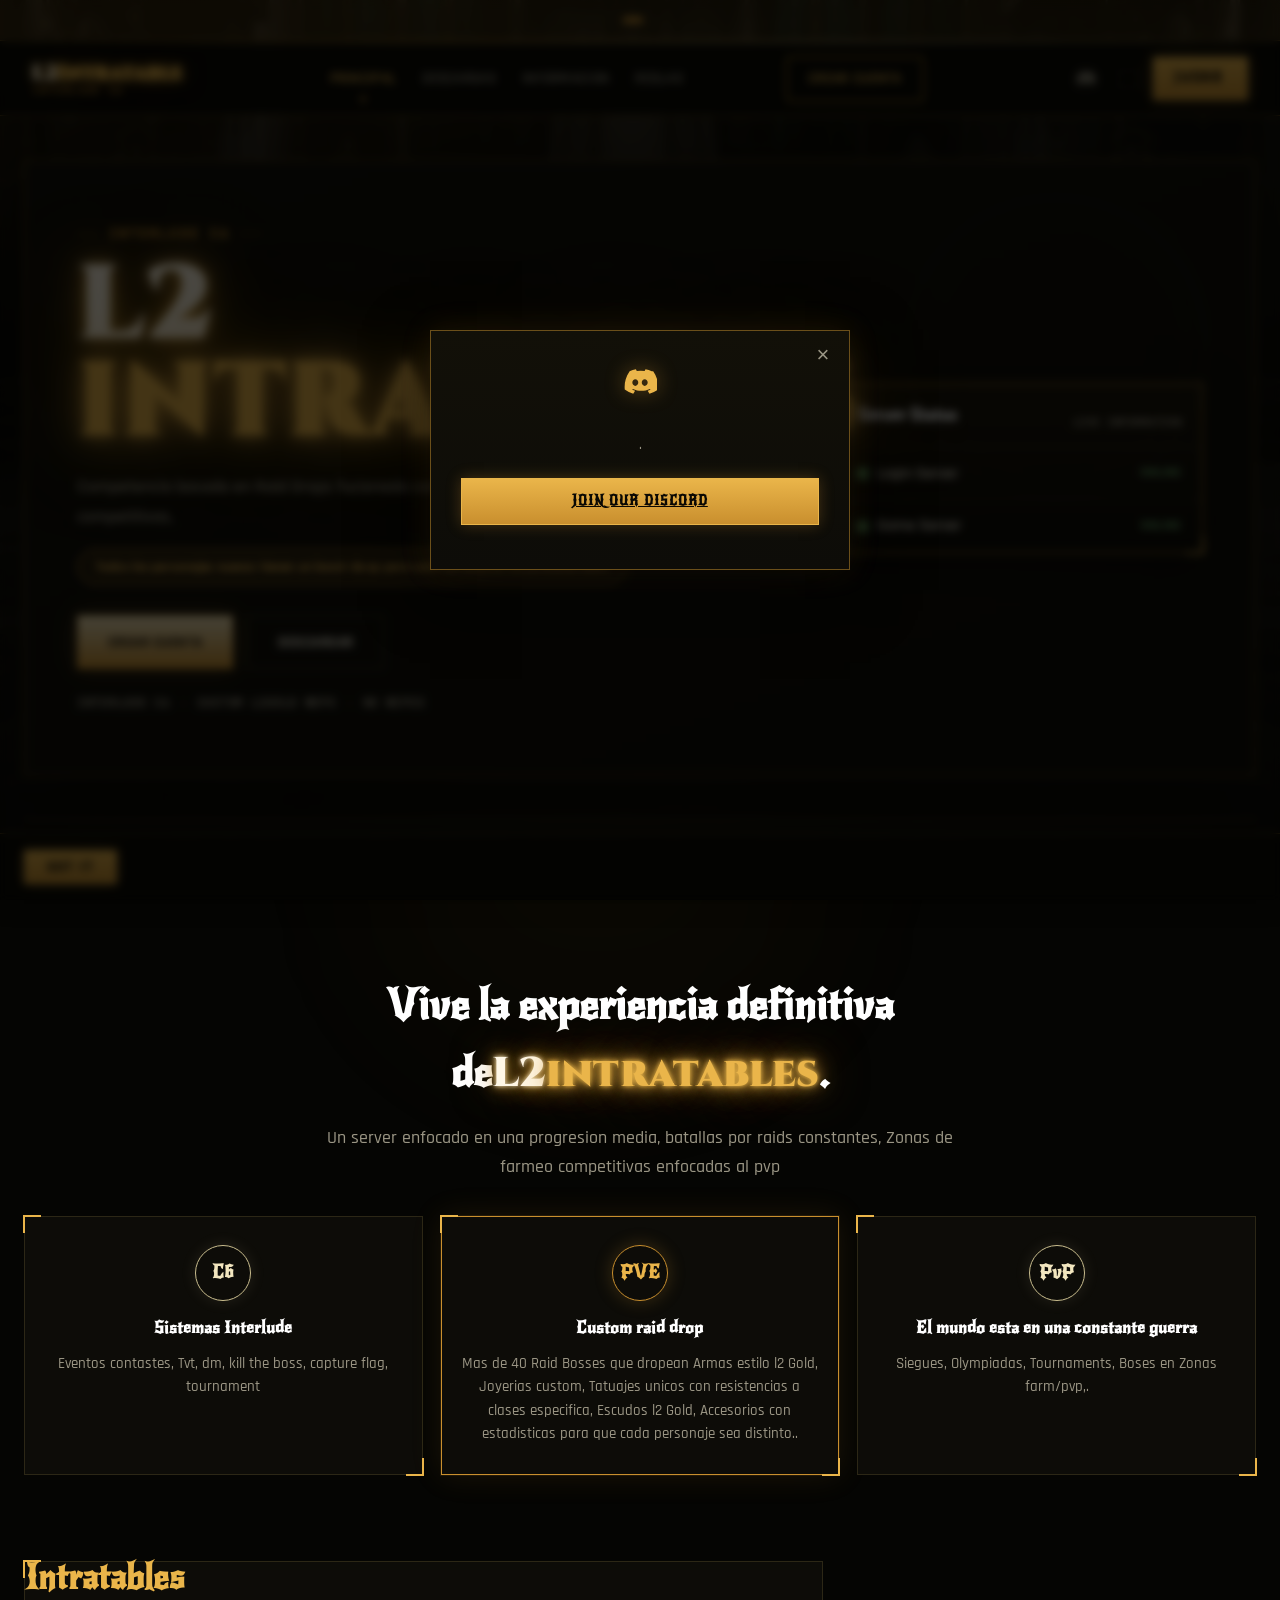
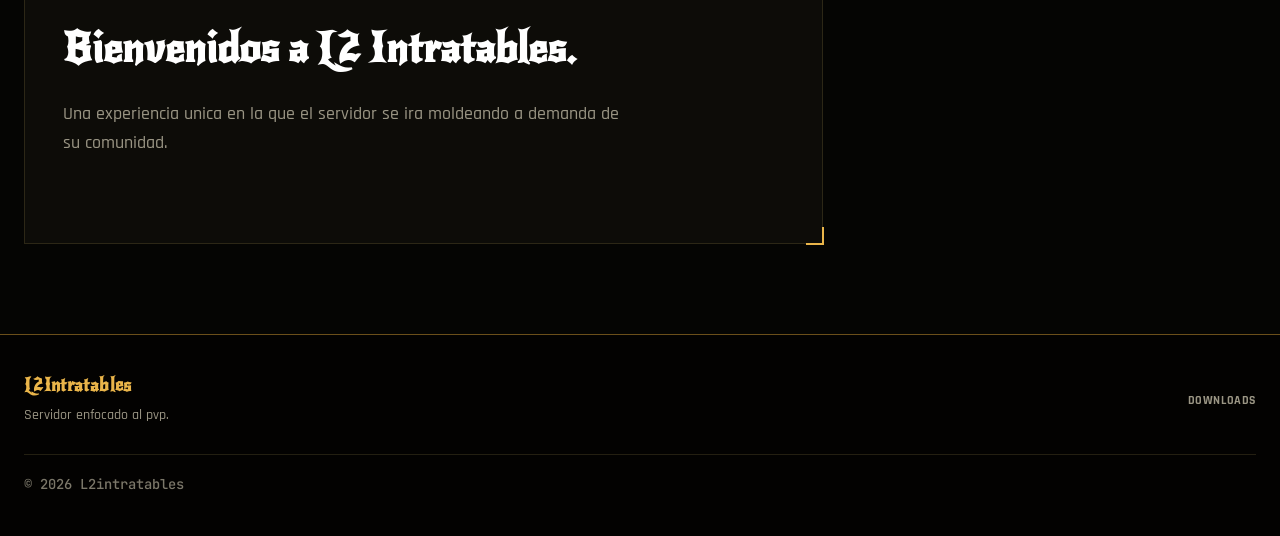
==== index.html @ 2b1c3dee "Add files via upload" ====
<!doctype html>
<html lang="en">

<!-- Mirrored from l2gold.run/ by HTTrack Website Copier/3.x [XR&CO'2014], Wed, 05 Aug 2026 22:41:58 GMT -->
<!-- Added by HTTrack --><meta http-equiv="content-type" content="text/html;charset=UTF-8" /><!-- /Added by HTTrack -->
<head>
    <meta charset="utf-8">
    <meta name="viewport" content="width=device-width, initial-scale=1">
    <meta name="theme-color" content="#0d1310">
    <meta name="description" content="L2Intratables.com —Lineage II Interlude server.">
    <title>L2Intratables.com</title>
    <meta property="og:type" content="website">
    <meta property="og:url" content="index.html">
    <meta property="og:site_name" content="L2Intratables.run">
    <meta property="og:title" content="L2Intratables.com">
    <meta property="og:description" content="L2Intratables.com — Lineage II Interlude server.">
    <meta property="og:image" content="assets/l2gold-og-logo-v2.gif">
    <meta property="og:image:type" content="image/gif">
    <meta property="og:image:width" content="240">
    <meta property="og:image:height" content="240">
    <meta name="twitter:card" content="summary_large_image">
    <meta name="twitter:title" content="L2Intratables.run">
    <meta name="twitter:description" content="L2Gold.run — Lineage II Interlude server.">
    <meta name="twitter:image" content="assets/l2Intratables-og-logo-v2.gif">
    <link rel="icon" href="favicon.ico" sizes="any">
    <link rel="icon" type="image/png" sizes="32x32" href="assets/favicon-32x32.png">
    <link rel="icon" type="image/png" sizes="16x16" href="assets/favicon-16x16.png">
    <link rel="icon" type="image/png" sizes="192x192" href="assets/favicon-192x192.png">
    <link rel="apple-touch-icon" href="assets/apple-touch-icon.png">
    <link rel="stylesheet" href="assets/fonts.css">
    <link rel="stylesheet" href="assets/style.css">
    <script defer src="assets/site.js"></script>
</head>
<body>
<video class="bg-video" autoplay muted loop playsinline>
    <source src="assets/bg/site-bg-video.webm" type="video/webm">
    <source src="assets/bg/site-bg-video.mp4" type="video/mp4">
</video>
<div class="bg-video-overlay" aria-hidden="true"></div>
<div class="page-atmosphere" aria-hidden="true"><span></span><span></span><span></span></div>
<div class="beta-banner"><span class="beta-tag"></span><span>.</span></div>
<header class="site-header">
    <div class="header-topline"></div>
    <div class="nav-wrap">
        <a class="brand" href="index.html" aria-label="L2Gold.run home">
            <span class="brand-copy"><strong class="neon-logo-nav">L2<span class="neon-accent">Intratable</span></strong><small>Interlude C6</small></span>
        </a>
        <button class="nav-toggle" type="button" aria-expanded="false" aria-controls="main-nav"><span></span><span></span><span></span></button>
        <nav id="main-nav" class="main-nav">
            <a class="active" href="index.html">Principal</a>
            <a class="" href="downloads.html">Descargas</a>
            <a class="" href="information.html">Informacion</a>
            <a class="" href="rules.html">Reglas</a>
            <a class="" href="raidbosses.html"></a>
            <a class="" href="rankings.html"></a>
                            <a href="login.html"></a>
                <a class="nav-account-mobile" href="register.html">Crear Cuenta</a>
                    </nav>
        <div class="header-actions">
            <a class="icon-btn" href="https://discord.gg/a4QXUT7ww" target="_blank" rel="noopener" aria-label="Discord">
                <svg viewBox="0 0 24 24" width="19" height="19" fill="currentColor" aria-hidden="true"><path d="M20.317 4.369A19.79 19.79 0 0 0 15.885 3c-.211.375-.457.881-.63 1.283a18.27 18.27 0 0 0-5.51 0A12.6 12.6 0 0 0 9.115 3a19.74 19.74 0 0 0-4.435 1.372C1.578 8.79.892 13.09 1.235 17.33a19.9 19.9 0 0 0 5.993 3.03c.483-.66.913-1.36 1.283-2.098a12.9 12.9 0 0 1-2.021-.97c.17-.124.336-.253.497-.386 3.898 1.8 8.126 1.8 11.977 0 .163.133.329.262.497.386-.641.383-1.32.71-2.023.971.37.737.799 1.437 1.282 2.098a19.83 19.83 0 0 0 5.996-3.03c.428-4.917-.739-9.178-3.399-12.962ZM8.68 14.756c-1.146 0-2.086-1.06-2.086-2.362 0-1.303.914-2.363 2.086-2.363 1.181 0 2.112 1.069 2.093 2.363 0 1.303-.912 2.362-2.093 2.362Zm6.65 0c-1.146 0-2.085-1.06-2.085-2.362 0-1.303.913-2.363 2.085-2.363 1.183 0 2.113 1.069 2.094 2.363 0 1.303-.902 2.362-2.094 2.362Z"/></svg>
            </a>
                        <div class="lang-switch">
                <button type="button" class="lang-current" aria-expanded="false" aria-haspopup="listbox">
                    <span></span>
                </ul>
            </div>
            <a class="btn-play" href="downloads.html"><span>Jugar</span></a>
        </div>
    </div>
</header>
<main class="wrap site-main">
<section class="hero">
    <div class="hero-rune" aria-hidden="true"></div>
    <div class="hero-content">
        <p class="eyebrow"><span></span> Interlude C6 <span></span></p>
        <h1 class="neon-logo">L2<span class="neon-accent">Intratables</span></h1>
        <p class="lead">Competencia basada en Raid Drops fucionada con zonas de farm competitivas.</p>
        <p class="hero-promo">Todos los personajes nuevos tienen un boost de xp para subir su clase en las primeras 24hs</p>
        <div class="actions">
            <a class="button primary large" href="register.html">Crear Cuenta</a>
            <a class="button ghost large" href="downloads.html">Descargar</a>
        </div>
        <div class="hero-notes"><span>Interlude C6</span><i></i><span>Custom L2Gold WEPS</span><i></i><span>No Wipes</span></div>
    </div>
    <aside class="server-widget">
        <div class="widget-title"><span>Server Status</span><small>Live information</small></div>
        <div class="status-row"><span><b class="status-dot up"></b>Login Server</span><strong class="online">Online</strong></div>
        <div class="status-row"><span><b class="status-dot up"></b>Game Server</span><strong class="online">Online</strong></div>
    </aside>
</section>

<div class="ticker" aria-hidden="true">
    <div class="ticker-track">
                                    <span class="ticker-item"><i></i>Joyerias Custom Por Drop</span>
                            <span class="ticker-item"><i></i>Doble progresion las primeras 24 hs</span>
                            <span class="ticker-item"><i></i>Weapons Custom Por Drop</span>
                            <span class="ticker-item"><i></i>Sub-class sin restriccion por clases</span>
                            <span class="ticker-item"><i></i>Clases balanceadas</span>
                            <span class="ticker-item"><i></i>No Wipes</span>
                            <span class="ticker-item"><i></i>Reward por pvps y pks</span>
                            <span class="ticker-item"><i></i>Zonas rotativas De Flag</span>
                            <span class="ticker-item"><i></i>Enfocado al pvp</span>
                            <span class="ticker-item"><i></i>TvT &amp; Olympiad Events</span>
                            <span class="ticker-item"><i></i> Custom Accesorios Por Drop</span>
                                                <span class="ticker-item"><i></i> Interlude C6</span>
                                    <span class="ticker-item"><i></i>Joyerias Custom Por Drop</span>
                        </div>
</div>

<section class="section-heading">
    <p class="eyebrow"></p>
    <h2>Vive la experiencia definitiva de<span class="neon-logo-inline">L2<span class="neon-accent">intratables</span></span>.</h2>
    <p>Un server enfocado en una progresion media, batallas por raids constantes, Zonas de farmeo competitivas enfocadas al pvp</p>
</section>

<section class="feature-grid">
    <article class="feature-card"><div class="feature-icon">C6</div><h3>Sistemas Interlude</h3><p>Eventos contastes, Tvt, dm, kill the boss, capture flag, tournament</p></article>
    <article class="feature-card featured"><div class="feature-icon">PVE</div><h3>Custom raid drop</h3><p>Mas de 40 Raid Bosses que dropean Armas estilo l2 Gold, Joyerias custom, Tatuajes unicos con resistencias a clases especifica, Escudos l2 Gold, Accesorios con estadisticas para que cada personaje sea distinto..</p></article>
    <article class="feature-card"><div class="feature-icon">PvP</div><h3>El mundo esta en una constante guerra</h3><p>Siegues, Olympiadas, Tournaments, Boses en Zonas farm/pvp,.</p></article>
</section>

<section class="news-layout">
    <div class="news-main" data-day="Intratables">
        <div>
            <p class="eyebrow"></p>
            <h2>Bienvenidos a L2 Intratables.</h2>
            <p>Una experiencia unica en la que el servidor se ira moldeando a demanda de su comunidad.</p>
            <a class="text-link" href="register.html"><span></span></a>
        </div>
    </div>
</div>
    </aside>
</section>
</main>
<footer class="site-footer">
    <div class="wrap footer-grid">
        <div>
            <div class="footer-brand">L2Intratables</div>
            <p>Servidor enfocado al pvp.</p>
        </div>
        <div class="footer-links">
            <a href="downloads.html">Downloads</a>
        </div>
        <p class="legal">&copy; 2026 L2intratables </p>
    </div>
</footer>
<div class="cookie-banner" id="cookie-banner" role="dialog" aria-live="polite" aria-label="Cookie notice" hidden>
    <div class="cookie-banner-inner">
        <button type="button" class="btn-cookie-accept" id="cookie-accept">Got it</button>
    </div>
</div>
<div class="discord-popup-overlay" id="discord-popup" role="dialog" aria-modal="true" aria-label="Discord feedback invite" hidden>
    <div class="discord-popup-card">
        <button type="button" class="discord-popup-close" id="discord-popup-close" aria-label="Close">&times;</button>
        <svg class="discord-popup-icon" viewBox="0 0 24 24" width="34" height="34" fill="currentColor" aria-hidden="true"><path d="M20.317 4.369A19.79 19.79 0 0 0 15.885 3c-.211.375-.457.881-.63 1.283a18.27 18.27 0 0 0-5.51 0A12.6 12.6 0 0 0 9.115 3a19.74 19.74 0 0 0-4.435 1.372C1.578 8.79.892 13.09 1.235 17.33a19.9 19.9 0 0 0 5.993 3.03c.483-.66.913-1.36 1.283-2.098a12.9 12.9 0 0 1-2.021-.97c.17-.124.336-.253.497-.386 3.898 1.8 8.126 1.8 11.977 0 .163.133.329.262.497.386-.641.383-1.32.71-2.023.971.37.737.799 1.437 1.282 2.098a19.83 19.83 0 0 0 5.996-3.03c.428-4.917-.739-9.178-3.399-12.962ZM8.68 14.756c-1.146 0-2.086-1.06-2.086-2.362 0-1.303.914-2.363 2.086-2.363 1.181 0 2.112 1.069 2.093 2.363 0 1.303-.912 2.362-2.093 2.362Zm6.65 0c-1.146 0-2.085-1.06-2.085-2.362 0-1.303.913-2.363 2.085-2.363 1.183 0 2.113 1.069 2.094 2.363 0 1.303-.902 2.362-2.094 2.362Z"/></svg>
        <h3></h3>
        <p>.</p>
        <div class="discord-popup-actions">
            <a class="btn-discord-join" href="https://discord.gg/a4QXUT7ww" target="_blank" rel="noopener" id="discord-popup-join">Join our Discord</a>
            <button type="button" class="btn-discord-dismiss" id="discord-popup-dismiss"></button>
        </div>
    </div>
</div>
</body>

<!-- Mirrored from l2Intratables/ by HTTrack Website Copier/3.x [XR&CO'2014], Wed, 05 Aug 2026 22:42:10 GMT -->
</html>
---- assets/fonts.css ----
/*
 * New Rocker (display font) — the .ttf could not be downloaded in this
 * environment to self-host like the fonts below, so it's loaded from Google
 * Fonts directly for now. Same GDPR caveat as the old setup: swap this for a
 * self-hosted /assets/fonts/new-rocker-400.ttf + @font-face block whenever
 * you get a chance to download it yourself, then delete this @import line.
 * NOTE: @import must stay the very first rule in this file or the browser
 * silently ignores it.
 */
@import url('https://fonts.googleapis.com/css2?family=New+Rocker&amp;display=swap');

/*
 * Self-hosted replacements for the fonts previously loaded from
 * fonts.googleapis.com / fonts.gstatic.com. Serving them from our own
 * domain means visitor IP addresses are never sent to Google just to
 * render text — this was the actual GDPR issue in play, not the fonts
 * themselves.
 *
 * Place the matching .ttf files in /public/assets/fonts/ using the exact
 * filenames referenced below.
 */
@font-face{ font-family:'Cinzel'; font-style:normal; font-weight:600; font-display:swap; src:url('fonts/cinzel-600.ttf') format('truetype'); }
@font-face{ font-family:'Cinzel'; font-style:normal; font-weight:700; font-display:swap; src:url('fonts/cinzel-700.ttf') format('truetype'); }
@font-face{ font-family:'Cinzel'; font-style:normal; font-weight:900; font-display:swap; src:url('fonts/cinzel-900.ttf') format('truetype'); }

@font-face{ font-family:'Rajdhani'; font-style:normal; font-weight:500; font-display:swap; src:url('fonts/rajdhani-500.ttf') format('truetype'); }
@font-face{ font-family:'Rajdhani'; font-style:normal; font-weight:600; font-display:swap; src:url('fonts/rajdhani-600.ttf') format('truetype'); }
@font-face{ font-family:'Rajdhani'; font-style:normal; font-weight:700; font-display:swap; src:url('fonts/rajdhani-700.ttf') format('truetype'); }

@font-face{ font-family:'JetBrains Mono'; font-style:normal; font-weight:400; font-display:swap; src:url('fonts/jetbrains-mono-400.ttf') format('truetype'); }
@font-face{ font-family:'JetBrains Mono'; font-style:normal; font-weight:500; font-display:swap; src:url('fonts/jetbrains-mono-500.ttf') format('truetype'); }
---- assets/style.css ----
/* ==========================================================================
   L2Gold Interlude — theme: black & gold (no green)
   Deep black background, dark gold primary, pearl-gold highlight accents.
   ========================================================================== */

:root{
  --bg:        #050503;
  --bg2:       #0a0906;
  --panel:     #0d0c08;
  --panel2:    #121008;
  --line:      #2c2716;
  --line-strong: #46401f;
  --text:      #ece7d6;
  --muted:     #9a9584;
  --gold:      #c98f2e;
  --gold-bright: #eab54a;
  --gold-dim:  #6b4f1a;
  --pearl:     #f2e6bf;
  --pearl-dim: #c9bd8e;
  --red:       #e2574c;
  --status-green: #6fbf73;
  --shadow:    0 24px 70px rgba(0,0,0,.65);
  --display:   'New Rocker', 'Cinzel', Georgia, serif;
  --body:      'Rajdhani', sans-serif;
  --mono:      'JetBrains Mono', 'Courier New', monospace;
}

*{ box-sizing:border-box; }
html{ scroll-behavior:smooth; background:var(--bg); scrollbar-width:thin; scrollbar-color:var(--gold-dim) var(--bg2); }
body{
  margin:0; background:transparent; color:var(--text);
  font-family:var(--body); font-size:18px; font-weight:500; line-height:1.6;
  -webkit-font-smoothing:antialiased;
}

/* Themed scrollbars everywhere (page + any scrollable box like .table-wrap)
   instead of the browser's default light/boxy scrollbar clashing with the
   dark theme. Firefox uses the scrollbar-width/-color rule above; this
   covers Chrome/Edge/Safari. */
::-webkit-scrollbar{ width:10px; height:10px; }
::-webkit-scrollbar-track{ background:var(--bg2); }
::-webkit-scrollbar-thumb{ background:var(--gold-dim); border:2px solid var(--bg2); }
::-webkit-scrollbar-thumb:hover{ background:var(--gold); }
::-webkit-scrollbar-corner{ background:var(--bg2); }
a{ color:inherit; }
.wrap{ width:min(100% - 48px, 1440px); margin-inline:auto; }
h1,h2,h3{ font-family:var(--display); font-weight:700; margin:0; }

.page-atmosphere{ position:fixed; inset:0; z-index:0; pointer-events:none; }
.page-atmosphere span{ position:absolute; border-radius:50%; filter:blur(80px); opacity:.5; }
.page-atmosphere span:nth-child(1){ width:720px; height:480px; top:-200px; left:-160px; background:rgba(201,143,46,.13); }
.page-atmosphere span:nth-child(2){ width:580px; height:460px; top:20px; right:-180px; background:rgba(242,230,191,.05); }
.page-atmosphere span:nth-child(3){ width:480px; height:400px; bottom:-180px; left:28%; background:rgba(201,143,46,.06); }

.beta-banner{ position:relative; z-index:51; display:flex; align-items:center; justify-content:center; gap:12px; flex-wrap:wrap; padding:10px 20px; background:linear-gradient(90deg, rgba(201,143,46,.14), rgba(234,181,74,.1), rgba(201,143,46,.14)); border-bottom:1px solid var(--gold-dim); text-align:center; font-family:var(--body); font-size:14px; line-height:1.4; color:var(--pearl-dim); }
.beta-tag{ flex:none; padding:3px 10px; border-radius:2px; background:var(--gold); color:#050503; font-weight:800; font-size:12px; letter-spacing:.04em; text-transform:uppercase; }
.site-header{ position:sticky; top:0; z-index:50; background:rgba(5,5,3,.94); backdrop-filter:blur(10px); border-bottom:1px solid var(--gold-dim); }
.header-topline{ height:2px; background:linear-gradient(90deg, transparent, var(--gold), var(--pearl-dim), transparent); opacity:.6; }
.nav-wrap{ display:grid; grid-template-columns:auto 1fr auto; align-items:center; gap:20px; padding:14px 32px; position:relative; }
.brand{ display:flex; align-items:center; gap:14px; text-decoration:none; }
.brand-mark{ width:44px; height:44px; flex:none; display:block; filter: drop-shadow(0 0 10px rgba(201,143,46,.5)); }
.brand-copy{ display:grid; line-height:1.15; }
.brand-copy strong{ font-family:var(--display); font-size:19px; letter-spacing:.01em; font-weight:700; color:#fff; text-shadow:0 0 14px rgba(201,143,46,.3); }
.brand-copy small{ font-family:var(--mono); font-size:10.5px; letter-spacing:.16em; text-transform:uppercase; color:var(--gold); }

/* Small nav-bar echo of the hero neon wordmark — mixed case ("L2Gold", not
   "L2GOLD"), glow radii scaled way down so it doesn't blur out this small. */
.brand-copy strong.neon-logo-nav{
  font-family:'Cinzel', Georgia, serif;
  font-size:20px;
  font-weight:900;
  letter-spacing:.01em;
  color:#fff8e8;
  text-shadow:
    0 0 2px rgba(255,247,224,.85),
    0 0 5px rgba(234,181,74,.9),
    0 0 11px rgba(201,143,46,.8),
    0 0 22px rgba(201,143,46,.45);
  animation: neon-breathe 4s ease-in-out infinite;
}
.brand-copy strong.neon-logo-nav .neon-accent{
  color:#eab54a;
  text-shadow:
    0 0 2px rgba(234,181,74,.95),
    0 0 6px rgba(234,181,74,1),
    0 0 13px rgba(201,143,46,.85),
    0 0 26px rgba(201,143,46,.5);
}
.nav-toggle{ display:none; background:none; border:1px solid var(--line); width:40px; height:40px; padding:0; cursor:pointer; }
.nav-toggle span{ display:block; width:18px; height:1px; background:var(--muted); margin:4px auto; }
.main-nav{ display:flex; align-items:center; justify-content:center; gap:26px; font-family:var(--body); font-size:15px; font-weight:600; letter-spacing:.02em; text-transform:uppercase; }
.main-nav a{ position:relative; color:var(--muted); text-decoration:none; transition:color .6s ease, text-shadow .6s ease; }
.main-nav a:hover, .main-nav a.active{ color:#fff; }
.main-nav a:hover{ text-shadow:0 0 10px rgba(234,181,74,.55), 0 0 22px rgba(201,143,46,.35); }
.main-nav a.active{ color:var(--gold-bright); }
.main-nav a.active::after{ content:""; position:absolute; left:50%; bottom:-10px; width:4px; height:4px; background:var(--gold-bright); border-radius:50%; transform:translateX(-50%); box-shadow:0 0 8px rgba(234,181,74,.7); }
.main-nav .nav-account-mobile{ padding:9px 20px; border:1px solid var(--gold); border-radius:0; color:var(--gold-bright) !important; box-shadow:0 0 0 1px rgba(201,143,46,.1), 0 0 18px rgba(201,143,46,.14); }
.main-nav .nav-account-mobile:hover{ background:var(--gold); color:#0a0803 !important; }

/* ---- header right-side actions: socials, language switch, play button ---- */
.header-actions{ display:flex; align-items:center; gap:14px; }
.icon-btn{ display:flex; align-items:center; justify-content:center; width:34px; height:34px; border-radius:50%; border:1px solid var(--line); color:var(--muted); text-decoration:none; transition:color .3s ease, border-color .3s ease, box-shadow .3s ease; flex:none; }
.icon-btn:hover{ color:var(--gold-bright); border-color:var(--gold); box-shadow:0 0 14px rgba(201,143,46,.2); }

.lang-switch{ position:relative; font-family:var(--mono); font-size:12px; letter-spacing:.08em; }
.lang-current{ display:flex; align-items:center; gap:6px; background:none; border:1px solid var(--line); color:var(--muted); padding:8px 10px; border-radius:0; cursor:pointer; text-transform:uppercase; transition:color .3s ease, border-color .3s ease; }
.lang-current:hover, .lang-switch.open .lang-current{ color:var(--gold-bright); border-color:var(--gold); }
.lang-switch.open .lang-current svg{ transform:rotate(180deg); }
.lang-current svg{ transition:transform .25s ease; }
.lang-options{ display:none; position:absolute; top:calc(100% + 8px); right:0; min-width:64px; margin:0; padding:6px; list-style:none; background:#0a0805; border:1px solid var(--line-strong); border-radius:0; box-shadow:var(--shadow); z-index:60; }
.lang-switch.open .lang-options{ display:block; }
.lang-options li{ margin:0; }
.lang-options a{ display:block; width:100%; padding:7px 10px; border-radius:0; color:var(--muted); font-family:var(--mono); font-size:12px; letter-spacing:.08em; text-align:left; text-decoration:none; cursor:pointer; transition:color .2s ease, background .2s ease; }
.lang-options a:hover{ color:#fff; background:rgba(201,143,46,.12); }
.lang-options li[aria-selected="true"] a{ color:var(--gold-bright); }

.user-switch{ position:relative; font-family:var(--body); font-size:13px; }
.user-current{ display:flex; align-items:center; gap:7px; background:none; border:1px solid var(--line); color:var(--pearl-dim); padding:8px 12px; border-radius:0; cursor:pointer; font-weight:600; letter-spacing:.01em; max-width:160px; transition:color .3s ease, border-color .3s ease; }
.user-current span{ overflow:hidden; text-overflow:ellipsis; white-space:nowrap; }
.user-current:hover, .user-switch.open .user-current{ color:var(--gold-bright); border-color:var(--gold); }
.user-switch.open .user-current svg{ transform:rotate(180deg); }
.user-current svg{ flex:none; transition:transform .25s ease; }
.user-options{ display:none; position:absolute; top:calc(100% + 8px); right:0; min-width:190px; margin:0; padding:6px; list-style:none; background:#0a0805; border:1px solid var(--line-strong); border-radius:0; box-shadow:var(--shadow); z-index:60; }
.user-switch.open .user-options{ display:block; }
.user-options li{ margin:0; }
.user-options a{ display:block; width:100%; padding:8px 10px; border-radius:0; color:var(--muted); font-size:13px; font-weight:600; text-align:left; text-decoration:none; cursor:pointer; transition:color .2s ease, background .2s ease; }
.user-options a:hover{ color:#fff; background:rgba(201,143,46,.12); }
.user-options-divider{ margin-top:6px !important; padding-top:6px; border-top:1px solid var(--line); }
.user-options-divider a{ color:var(--red); }
.user-options-divider a:hover{ color:#fff; background:rgba(226,87,76,.14); }

.btn-play{ display:flex; align-items:center; gap:8px; padding:10px 24px 10px 20px; font-family:var(--display); font-size:13px; font-weight:700; letter-spacing:.14em; text-transform:uppercase; text-decoration:none; color:#0a0803; background:linear-gradient(180deg, var(--gold-bright), var(--gold)); border:1px solid var(--gold-bright); box-shadow:0 0 18px rgba(201,143,46,.35); transition:filter .25s ease, box-shadow .25s ease; }
.btn-play:hover{ filter:brightness(1.12); box-shadow:0 0 26px rgba(234,181,74,.5); }

.flash{ margin:20px 0; padding:14px 18px; border-radius:0; border:1px solid var(--line); font-family:var(--body); font-size:15px; font-weight:600; }
.flash.error{ border-color:var(--red); color:#f3a9a2; background:rgba(226,87,76,.08); }
.flash.success{ border-color:var(--gold); color:var(--pearl); background:rgba(201,143,46,.08); }

.site-main{ position:relative; z-index:1; padding-block:44px 90px; }

.eyebrow{ margin:0 0 16px; color:var(--gold); font:700 13px var(--mono); letter-spacing:.16em; text-transform:uppercase; display:flex; align-items:center; gap:10px; }
.eyebrow span{ width:22px; height:1px; background:var(--gold-dim); }
.button{
  display:inline-flex; align-items:center; justify-content:center; min-height:48px; padding:0 24px;
  border:1px solid var(--line-strong); border-radius:0; background:rgba(255,255,255,.02); color:var(--text);
  font:700 14px var(--body); letter-spacing:.03em; text-transform:uppercase; text-decoration:none;
  transition:background .6s ease, border-color .6s ease, box-shadow .6s ease, filter .6s ease;
  cursor:pointer; transition:.15s;
}
.button:hover{ border-color:var(--gold-dim); background:rgba(201,143,46,.06); box-shadow:0 0 22px rgba(201,143,46,.35); }
.button.primary{ background:linear-gradient(180deg, var(--pearl), var(--gold)); border-color:var(--gold); color:#150f05; box-shadow:0 0 24px rgba(201,143,46,.28); }
.button.primary:hover{ filter:brightness(1.08); box-shadow:0 0 36px rgba(201,143,46,.55); }
.button.ghost{ background:transparent; }
.button.ghost:hover{ box-shadow:0 0 18px rgba(201,143,46,.25); }
.button.large{ min-height:54px; padding:0 30px; font-size:15px; }
.button.full{ width:100%; }

/* Hewn Stone framing: sharp edges, thick bronze border, carved gold corner brackets */
.panel, .feature-card, .download-card, .server-widget, .news-main, .quick-start,
.page-banner, .auth-shell, .account-hero, .account-sidebar, .char-card, .hero{
  position:relative; border-width:2px; border-color:var(--gold-dim);
}
.panel::before, .feature-card::before, .download-card::before, .server-widget::before, .news-main::before, .quick-start::before,
.page-banner::before, .auth-shell::before, .account-hero::before, .account-sidebar::before, .char-card::before, .hero::before,
.panel::after, .feature-card::after, .download-card::after, .server-widget::after, .news-main::after, .quick-start::after,
.page-banner::after, .auth-shell::after, .account-hero::after, .account-sidebar::after, .char-card::after, .hero::after{
  content:""; position:absolute; width:16px; height:16px; border:2px solid var(--gold-bright); pointer-events:none;
}
.panel::before, .feature-card::before, .download-card::before, .server-widget::before, .news-main::before, .quick-start::before,
.page-banner::before, .auth-shell::before, .account-hero::before, .account-sidebar::before, .char-card::before, .hero::before{
  top:-2px; left:-2px; border-right:0; border-bottom:0;
}
.panel::after, .feature-card::after, .download-card::after, .server-widget::after, .news-main::after, .quick-start::after,
.page-banner::after, .auth-shell::after, .account-hero::after, .account-sidebar::after, .char-card::after, .hero::after{
  bottom:-2px; right:-2px; border-left:0; border-top:0;
}

.panel{ background:var(--panel); border:1px solid var(--line); border-radius:0; padding:30px; position:relative; }
.panel-heading{ margin-bottom:22px; }
.panel-heading h2{ margin:5px 0 6px; font-size:1.7rem; color:#fff; }
.panel-heading p{ margin:0; color:var(--muted); }
.panel-kicker{ color:var(--pearl-dim); font:700 11px var(--mono); letter-spacing:.14em; text-transform:uppercase; }

.shop-category-title{ margin:0 0 4px; font:700 13px var(--mono); letter-spacing:.1em; text-transform:uppercase; color:var(--pearl-dim); border-bottom:1px solid var(--gold-dim); padding-bottom:8px; }
.amount-presets{ display:flex; flex-wrap:wrap; gap:8px; margin-bottom:14px; }
.amount-presets .amount-preset{ min-height:auto; padding:8px 14px; font-size:13px; }

.page-banner{ padding:60px 25px; text-align:center; border:1px solid var(--gold-dim); border-radius:0; background:radial-gradient(ellipse at 50% 0%, rgba(201,143,46,.09), var(--panel) 70%); }
.page-banner h1{
  font-size:clamp(2.1rem, 4.6vw, 3.2rem);
  font-weight:900;
  color:#fff8e8;
  text-shadow:
    0 0 4px rgba(255,247,224,.85),
    0 0 10px rgba(234,181,74,.85),
    0 0 24px rgba(201,143,46,.7),
    0 0 50px rgba(201,143,46,.4);
  animation: neon-breathe 4s ease-in-out infinite;
}
.page-banner p:last-child{ margin:14px auto 0; max-width:520px; color:var(--muted); font-size:17px; }

.hero{
  position:relative; display:grid; grid-template-columns:minmax(0,1.3fr) minmax(280px,.66fr);
  align-items:center; gap:40px; padding:64px 52px; overflow:hidden;
  border:1px solid var(--gold-dim); border-radius:0; background:linear-gradient(160deg, var(--panel), var(--bg2)); box-shadow:var(--shadow);
}
.hero-rune{ position:absolute; right:4%; top:6%; width:300px; height:300px; border:1px solid rgba(242,230,191,.1); border-radius:50%; opacity:.6; }
.hero-rune::before{ content:""; position:absolute; inset:18px; border:1px dashed rgba(201,143,46,.16); border-radius:50%; }
.hero-content, .server-widget{ position:relative; z-index:2; }
h1, .page-banner h1, .auth-story h1, .account-hero h1{ color:#fff; line-height:1.05; letter-spacing:-.01em; }
.hero h1{ font-size:clamp(2.4rem, 5.2vw, 4rem); font-weight:700; text-shadow:0 0 26px rgba(201,143,46,.3); }
.hero h1 em{ font-style:normal; color:var(--gold-bright); }

/* Neon wordmark treatment for the homepage hero logo — kept on Cinzel on
   purpose, the brand mark stays as-is even though headings elsewhere now
   use New Rocker. */
.hero h1.neon-logo{
  font-family:'Cinzel', Georgia, serif;
  font-size:clamp(3.6rem, 10vw, 6.4rem);
  font-weight:900;
  text-transform:uppercase;
  letter-spacing:.02em;
  line-height:.95;
  color:#fff8e8;
  text-shadow:
    0 0 6px rgba(255,247,224,.85),
    0 0 14px rgba(234,181,74,.9),
    0 0 30px rgba(201,143,46,.85),
    0 0 64px rgba(201,143,46,.55),
    0 0 110px rgba(201,143,46,.32);
  animation: neon-breathe 4s ease-in-out infinite;
}
.neon-logo .neon-accent{
  display:inline-block;
  color:#eab54a;
  text-shadow:
    0 0 6px rgba(234,181,74,.95),
    0 0 18px rgba(234,181,74,1),
    0 0 38px rgba(201,143,46,.9),
    0 0 78px rgba(201,143,46,.6),
    0 0 130px rgba(201,143,46,.38);
}
@keyframes neon-breathe{
  0%, 100%{ filter:brightness(1); }
  50%{ filter:brightness(1.18); }
}
@media (prefers-reduced-motion: reduce){
  .neon-logo{ animation:none; }
}
@media(max-width:480px){
  .hero h1.neon-logo{ font-size:2.8rem; }
}
.lead{ max-width:520px; margin:20px 0 0; color:var(--muted); font-size:1.15rem; font-weight:600; }
.actions{ display:flex; flex-wrap:wrap; gap:14px; margin-top:30px; }
.hero-notes{ display:flex; align-items:center; gap:12px; margin-top:26px; color:var(--muted); font:700 12px var(--mono); letter-spacing:.06em; text-transform:uppercase; }
.hero-notes i{ width:3px; height:3px; border-radius:50%; background:var(--gold-dim); }

.hero-promo{ display:inline-flex; align-items:center; gap:8px; margin:18px 0 0; padding:9px 18px; border:1px solid var(--gold); border-radius:999px; background:rgba(201,143,46,.12); color:var(--gold-bright); font:700 13px var(--body); letter-spacing:.01em; }

.server-widget{ border:1px solid var(--gold); border-radius:0; background:linear-gradient(180deg, rgba(201,143,46,.05), rgba(0,0,0,.3)); box-shadow:0 0 0 1px rgba(201,143,46,.08), 0 12px 40px rgba(0,0,0,.6); }
.widget-title{ display:flex; align-items:end; justify-content:space-between; padding:18px 20px; border-bottom:1px solid var(--line); }
.widget-title span{ font-family:var(--display); font-weight:700; font-size:1.05rem; color:#fff; }
.widget-title small{ color:var(--muted); font:700 10.5px var(--mono); text-transform:uppercase; letter-spacing:.08em; }
.status-row{ display:flex; justify-content:space-between; align-items:center; padding:13px 20px; border-bottom:1px solid var(--line); font-family:var(--body); font-size:16px; font-weight:600; }
.status-row:last-of-type{ border-bottom:none; }
.status-row span{ display:flex; align-items:center; gap:10px; }
.status-row strong{ font-size:.72rem; text-transform:uppercase; letter-spacing:.08em; }
.status-dot{ width:9px; height:9px; border-radius:50%; }
.status-dot.up{ background:var(--status-green); box-shadow:0 0 0 4px rgba(111,191,115,.18), 0 0 10px rgba(111,191,115,.6); animation:pulse 2s ease-in-out infinite; }
.status-dot.down{ background:var(--red); box-shadow:0 0 0 4px rgba(226,87,76,.15); }
@keyframes pulse{ 0%,100%{opacity:1} 50%{opacity:.5} }
.online{ color:var(--status-green) !important; font-weight:700; text-transform:uppercase; letter-spacing:.06em; font-size:13.5px; }
.offline{ color:var(--red) !important; font-weight:700; text-transform:uppercase; letter-spacing:.06em; font-size:13.5px; }
.players-online{ display:flex; align-items:center; justify-content:space-between; padding:20px; border-bottom:1px solid var(--line); }
.players-online small{ color:var(--muted); font:700 10.5px var(--mono); letter-spacing:.08em; text-transform:uppercase; }
.players-online strong{ font-size:2rem; font-family:var(--display); color:var(--gold-bright); line-height:1; }
.widget-link{ display:flex; justify-content:space-between; padding:14px 20px; background:rgba(201,143,46,.06); font:700 13px var(--body); letter-spacing:.03em; text-transform:uppercase; color:var(--gold-bright); text-decoration:none; }

.section-heading{ text-align:center; max-width:640px; margin:86px auto 34px; }
.section-heading h2, .news-main h2{ font-size:clamp(1.9rem,3.6vw,2.6rem); margin:10px 0 12px; color:#fff; }
.section-heading > p:last-child{ color:var(--muted); }

/* Reserved for the two "Gold Weapons" / "Gold Shields" headings only —
   the amber half of the L2Gold wordmark glow, standalone (no neon-logo
   ancestor needed). */
.eyebrow-brand{
  color:#fff8e8;
  text-shadow:
    0 0 3px rgba(255,247,224,.85),
    0 0 7px rgba(234,181,74,.85),
    0 0 15px rgba(201,143,46,.6);
}
.gold-accent-text{
  color:#eab54a;
  font-weight:900;
  text-shadow:
    0 0 4px rgba(234,181,74,.95),
    0 0 12px rgba(234,181,74,1),
    0 0 26px rgba(201,143,46,.85),
    0 0 52px rgba(201,143,46,.55);
  animation: neon-breathe 4s ease-in-out infinite;
}

/* Inline logo treatment when the L2Gold wordmark appears inside running heading text */
.neon-logo-inline{
  font-family:'Cinzel', Georgia, serif;
  font-weight:900;
  color:#fff8e8;
  text-shadow:
    0 0 4px rgba(255,247,224,.85),
    0 0 10px rgba(234,181,74,.9),
    0 0 22px rgba(201,143,46,.8),
    0 0 44px rgba(201,143,46,.5);
  animation: neon-breathe 4s ease-in-out infinite;
}
.neon-logo-inline .neon-accent{
  color:#eab54a;
  text-shadow:
    0 0 4px rgba(234,181,74,.95),
    0 0 12px rgba(234,181,74,1),
    0 0 26px rgba(201,143,46,.85),
    0 0 52px rgba(201,143,46,.55);
}

.feature-grid{ display:grid; grid-template-columns:repeat(auto-fit, minmax(230px, 1fr)); gap:18px; }
.feature-card{
  display:flex; flex-direction:column; align-items:center; text-align:center; gap:10px;
  padding:28px 20px; border:1px solid var(--line); border-radius:0; background:var(--panel);
  transition:.15s;
}
.feature-card:hover{ border-color:var(--gold-dim); transform:translateY(-2px); }
.feature-card.featured{ border-color:var(--gold); box-shadow:0 0 0 1px rgba(201,143,46,.1), 0 0 30px rgba(201,143,46,.12); }
.feature-number{ display:none; }
.feature-icon{
  width:56px; height:56px; border-radius:50%; border:1px solid var(--pearl-dim); color:var(--pearl);
  display:grid; place-items:center; font-size:1.2rem; font-family:var(--display); font-weight:700;
  box-shadow:0 0 16px rgba(242,230,191,.1);
}
.feature-card.featured .feature-icon{ border-color:var(--gold); color:var(--gold-bright); box-shadow:0 0 18px rgba(201,143,46,.25); }
.feature-card h3{ font-size:1.05rem; margin:4px 0 0; font-family:var(--display); font-weight:700; color:#fff; }
.feature-card p{ margin:0; color:var(--muted); font-size:.92rem; }

.news-layout{ display:grid; grid-template-columns:1.4fr .72fr; gap:22px; margin-top:86px; }
.news-main{ border:1px solid var(--line); border-radius:0; background:var(--panel); padding:38px; display:grid; grid-template-columns:auto 1fr; gap:30px; align-items:start; }
.news-main::before{ content:attr(data-day); font-family:var(--display); font-weight:700; font-size:2.1rem; color:var(--gold-bright); line-height:1; }
.news-date{ display:none; }
.news-main p{ color:var(--muted); max-width:560px; }
.text-link{ display:inline-flex; gap:12px; margin-top:8px; font:700 13px var(--body); letter-spacing:.03em; text-transform:uppercase; color:var(--gold-bright); text-decoration:none; }
.text-link.muted-link{ font:600 12px var(--body); letter-spacing:.02em; text-transform:none; color:var(--muted); }
.text-link.muted-link:hover{ color:var(--pearl-dim); }
.quick-start{ border:1px solid var(--line); border-radius:0; background:var(--panel); padding:38px; }
.quick-start ol{ list-style:none; margin:22px 0; padding:0; }
.quick-start li{ display:flex; gap:14px; padding:14px 0; border-bottom:1px solid var(--line); }
.quick-start li:last-child{ border-bottom:none; }
.quick-start li > span{ display:grid; place-items:center; width:30px; height:30px; border:1px solid var(--gold); border-radius:50%; color:var(--gold-bright); font:700 12px var(--mono); flex:none; }
.quick-start li div{ display:grid; }
.quick-start li strong{ color:#fff; }
.quick-start li small{ color:var(--muted); }

.vote-panel .vote-desc{ margin:14px 0 0; color:var(--muted); line-height:1.5; }
.vote-buttons{ display:flex; flex-wrap:wrap; align-items:center; gap:12px; margin-top:24px; }
.vote-buttons a{ display:inline-flex; padding:5px; border:1px solid var(--line); transition:.15s; }
.vote-buttons a:hover{ border-color:var(--gold); }
.vote-buttons img{ display:block; max-width:100%; height:auto; }

.auth-shell{ min-height:auto; display:grid; grid-template-columns:1.1fr .82fr; gap:40px; align-items:center; padding:50px; border:1px solid var(--gold-dim); border-radius:0; background:var(--panel); }
.auth-shell.reverse{ grid-template-columns:1.1fr .82fr; }
.auth-story{ padding:20px; }
.auth-story h1{ max-width:560px; font-size:clamp(2.1rem,4.4vw,3rem); }
.auth-story > p:not(.eyebrow){ max-width:500px; color:var(--muted); font-size:1.05rem; }
.auth-quote{ margin-top:36px; padding-left:16px; border-left:2px solid var(--gold); color:var(--pearl-dim); font-style:italic; font-size:.98rem; }
.auth-benefits{ margin:26px 0 0; padding:0; list-style:none; }
.auth-benefits li{ margin:9px 0; color:#d7d3c2; font-weight:600; }
.auth-benefits li::before{ content:"\2726"; margin-right:10px; color:var(--gold); font-size:.8em; }
.auth-panel{ max-width:460px; width:100%; justify-self:end; }
.auth-shell.reverse .auth-panel{ order:2; }
.auth-shell.reverse .auth-story{ order:1; }

form{ display:grid; gap:16px; }
label{ display:grid; gap:7px; color:#d7d3c2; font:700 12px var(--body); letter-spacing:.03em; text-transform:uppercase; }
input{ width:100%; min-height:48px; padding:11px 14px; border:1px solid var(--line); border-radius:0; outline:none; background:#050503; color:var(--text); font:600 1rem var(--body); transition:.15s; }
input:focus{ border-color:var(--gold-dim); box-shadow:0 0 0 3px rgba(201,143,46,.1); }
input::placeholder{ color:#5c5748; }
.form-foot{ margin:16px 0 0; text-align:center; color:var(--muted); font-size:.92rem; }

.download-grid, .ranking-grid, .support-layout, .account-grid{ display:grid; grid-template-columns:repeat(2,minmax(0,1fr)); gap:20px; margin-top:24px; }
.download-card{ padding:30px; border:1px solid var(--line); border-radius:0; background:var(--panel); position:relative; }
.download-icon{ float:right; width:46px; height:46px; border-radius:50%; display:grid; place-items:center; border:1px solid var(--gold); color:var(--gold-bright); font-size:1.2rem; }
.download-card h2{ margin:6px 0 8px; font-size:1.5rem; color:#fff; }
.download-card p{ min-height:48px; color:var(--muted); }
.download-card.is-disabled{ opacity:.5; filter:grayscale(.5); }
.download-card.is-disabled .download-icon{ border-color:var(--line-strong); color:var(--muted); }
.disabled-btn{ display:flex; align-items:center; justify-content:center; width:100%; min-height:48px; padding:0 24px; border:1px solid var(--line-strong); background:none; color:var(--muted); font:700 14px var(--body); letter-spacing:.03em; text-transform:uppercase; cursor:not-allowed; }
.download-meta{ display:flex; justify-content:space-between; margin:22px 0; padding:12px 0; border-top:1px solid var(--line); border-bottom:1px solid var(--line); font:700 12px var(--body); text-transform:uppercase; letter-spacing:.03em; }
.download-meta span{ color:var(--muted); }
.install-steps{ display:grid; grid-template-columns:repeat(3,1fr); margin-top:22px; border:1px solid var(--line); border-radius:0; overflow:hidden; }
.install-steps > div{ display:grid; grid-template-columns:auto 1fr; column-gap:12px; padding:22px; border-right:1px solid var(--line); background:var(--panel); }
.install-steps > div:last-child{ border-right:0; }
.install-steps span{ grid-row:1/3; color:var(--gold-bright); font-family:var(--mono); font-size:1.1rem; }
.install-steps strong{ font-size:1rem; font-family:var(--display); color:#fff; }
.install-steps small{ color:var(--muted); }

.row-heading{ display:flex; align-items:center; justify-content:space-between; }
.ranking-emblem{ font-size:1.3rem; color:var(--gold-bright); }
.ranking-row{ display:grid; grid-template-columns:36px 1fr auto; align-items:center; gap:12px; padding:12px 0; border-top:1px solid var(--line); font-family:var(--mono); }
.rank-position{ display:grid; place-items:center; width:30px; height:30px; border-radius:50%; color:var(--muted); font-size:.76rem; font-weight:700; }
.rank-position.top{ border:1px solid var(--gold); color:var(--gold-bright); background:rgba(201,143,46,.08); }
.rank-name{ font-family:var(--body); font-weight:700; font-size:1.02rem; color:#fff; }
.rank-score{ text-align:right; }
.rank-score strong{ display:block; color:var(--gold-bright); font-size:1rem; }
.rank-score small{ color:var(--muted); font-size:.62rem; text-transform:uppercase; letter-spacing:.08em; }

.support-layout{ grid-template-columns:1.25fr .65fr; }
.support-main{ display:flex; gap:24px; align-items:flex-start; }
.support-icon{ display:grid; place-items:center; flex:0 0 58px; height:58px; border-radius:50%; border:1px solid var(--pearl-dim); color:var(--pearl); font-size:1.2rem; }
.support-main h2{ font-size:1.7rem; margin:4px 0; color:#fff; }
.support-info h3{ margin-top:0; font-family:var(--display); color:#fff; }
.support-info ul{ padding-left:18px; color:var(--muted); }
.support-info li{ margin:10px 0; }
.muted{ color:var(--muted); }

.terms-box{ max-height:220px; overflow-y:auto; padding:16px 18px; margin:16px 0; border:1px solid var(--line); border-radius:0; background:rgba(255,255,255,.02); color:var(--muted); font-size:13.5px; line-height:1.65; }
.terms-box h4{ margin:14px 0 6px; color:var(--pearl-dim); font-size:12px; letter-spacing:.06em; text-transform:uppercase; }
.terms-box h4:first-child{ margin-top:0; }
.terms-box p{ margin:0 0 10px; }
.terms-box p:last-child{ margin-bottom:0; }
.terms-checkbox{ display:flex; align-items:flex-start; gap:10px; margin-bottom:16px; font-size:14px; color:var(--text); }
.terms-checkbox input{ margin-top:3px; }

.account-hero{ display:flex; align-items:center; justify-content:space-between; padding:44px; border:1px solid var(--gold-dim); border-radius:0; background:var(--panel); gap:24px; }
.account-hero h1{ font-size:clamp(2rem,4.4vw,2.8rem); }
.account-hero p:last-child{ color:var(--muted); }
.account-seal{ display:grid; place-items:center; width:90px; height:90px; border-radius:50%; border:1px solid var(--gold); background:rgba(201,143,46,.08); flex:none; }
.account-seal span{ font-family:var(--display); font-weight:700; font-size:2rem; color:var(--gold-bright); }
.account-data{ margin:0; }
.account-data > div{ display:flex; justify-content:space-between; padding:13px 0; border-top:1px solid var(--line); }
.account-data dt{ color:var(--muted); font-family:var(--mono); font-size:.85rem; }
.account-data dd{ margin:0; font-weight:700; color:#fff; }
.character-panel{ margin-top:22px; }
.count-badge{ padding:6px 10px; border:1px solid var(--line); border-radius:0; color:var(--muted); font:700 11px var(--body); text-transform:uppercase; letter-spacing:.06em; }
.table-wrap{ overflow-x:auto; }
table{ width:100%; border-collapse:collapse; }
th,td{ text-align:left; padding:12px; border-top:1px solid var(--line); }
th{ color:var(--muted); font:700 11px var(--mono); letter-spacing:.08em; text-transform:uppercase; }
.mini-status{ font:700 11px var(--body); text-transform:uppercase; letter-spacing:.05em; }
.empty-state{ text-align:center; padding:40px 20px; color:var(--muted); }
.empty-state span{ color:var(--gold-bright); font-size:1.8rem; }
.empty-state h3{ margin:8px 0; color:#fff; }
.empty-state.compact{ padding:24px; }

.legend{ display:flex; gap:24px; margin-top:22px; flex-wrap:wrap; font-family:var(--mono); font-size:12.5px; color:var(--muted); }
.legend span{ display:flex; align-items:center; gap:8px; }
.ldot{ width:8px; height:8px; border-radius:50%; }
.ldot.alive{ background:var(--status-green); box-shadow:0 0 0 3px rgba(111,191,115,.22); }
.ldot.dead{ background:var(--red); box-shadow:0 0 0 3px rgba(226,87,76,.2); }
.boss-note{ font-family:var(--mono); font-size:12px; color:var(--muted); opacity:.85; margin:24px 0; max-width:640px; line-height:1.7; }
.boss-table thead th{ font-size:11px; }
.bossname{ font-family:var(--display); font-weight:700; font-size:1rem; color:#fff; }
.bosslevel{ font-family:var(--mono); font-size:11px; color:var(--muted); margin-top:3px; }
.bstatus{ display:flex; align-items:center; gap:8px; font-family:var(--body); font-weight:700; font-size:13px; white-space:nowrap; text-transform:uppercase; letter-spacing:.03em; }
.bstatus.alive{ color:var(--status-green); }
.bstatus.dead{ color:var(--red); }
.bstatus .dot{ width:8px; height:8px; border-radius:50%; }
.bstatus.alive .dot{ background:var(--status-green); box-shadow:0 0 0 3px rgba(111,191,115,.22); animation:pulse 2s ease-in-out infinite; }
.bstatus.dead .dot{ background:var(--red); }
.respawn{ display:block; font-size:10.5px; color:var(--muted); margin-top:3px; opacity:.9; font-family:var(--mono); }
.drops-cell{ font-size:.94rem; color:var(--muted); }
.drops-cell b{ color:#fff; font-weight:700; }
.quest-tag{ display:inline-block; font-family:var(--mono); font-size:10px; letter-spacing:.03em; color:var(--gold-bright); border:1px solid var(--gold-dim); padding:2px 7px; margin-top:6px; border-radius:0; }

.site-footer{ border-top:1px solid var(--gold-dim); background:#030201; padding:36px 0; position:relative; z-index:1; }
.footer-grid{ display:grid; grid-template-columns:1fr auto; gap:18px; align-items:center; }
.footer-brand{ color:var(--gold-bright); font-family:var(--display); font-size:1.1rem; font-weight:700; letter-spacing:.02em; }
.footer-grid p{ margin:5px 0; color:var(--muted); font-size:.86rem; }
.footer-links{ display:flex; gap:20px; font:700 12px var(--body); text-transform:uppercase; letter-spacing:.05em; }
.footer-links a{ text-decoration:none; color:var(--muted); }
.footer-links a:hover{ color:var(--gold-bright); }
.legal{ grid-column:1/-1; padding-top:18px; border-top:1px solid var(--line); font-family:var(--mono); font-size:11px; color:var(--muted); opacity:.8; }

/* cookie consent banner */
.cookie-banner{ position:fixed; left:0; right:0; bottom:0; z-index:80; background:rgba(5,5,3,.97); backdrop-filter:blur(10px); border-top:1px solid var(--gold-dim); box-shadow:0 -8px 30px rgba(0,0,0,.5); }
.cookie-banner-inner{ width:min(100% - 48px, 1440px); margin-inline:auto; padding:16px 0; display:flex; flex-wrap:wrap; align-items:center; justify-content:space-between; gap:16px; }
.cookie-banner-inner p{ margin:0; color:var(--text); font-size:.9rem; line-height:1.5; }
.cookie-banner-inner p a{ color:var(--gold-bright); text-decoration:underline; }
.btn-cookie-accept{ flex:none; padding:9px 22px; font-family:var(--display); font-size:12px; font-weight:700; letter-spacing:.1em; text-transform:uppercase; color:#0a0803; background:linear-gradient(180deg, var(--gold-bright), var(--gold)); border:1px solid var(--gold-bright); cursor:pointer; box-shadow:0 0 14px rgba(201,143,46,.3); transition:filter .25s ease, box-shadow .25s ease; }
.btn-cookie-accept:hover{ filter:brightness(1.12); box-shadow:0 0 22px rgba(234,181,74,.45); }
@media (max-width:640px){
  .cookie-banner-inner{ flex-direction:column; align-items:stretch; text-align:center; }
  .btn-cookie-accept{ width:100%; }
  .beta-banner{ font-size:12.5px; padding:8px 14px; }
}

.discord-popup-overlay{ position:fixed; inset:0; z-index:90; display:flex; align-items:center; justify-content:center; padding:24px; background:rgba(4,4,2,.72); backdrop-filter:blur(4px); animation:discordPopupFade .25s ease; }
.discord-popup-overlay[hidden]{ display:none; }
@keyframes discordPopupFade{ from{ opacity:0; } to{ opacity:1; } }
.discord-popup-card{ position:relative; width:min(100%, 420px); padding:34px 30px 28px; text-align:center; background:linear-gradient(180deg, var(--panel2), var(--panel)); border:1px solid var(--gold-dim); box-shadow:0 20px 60px rgba(0,0,0,.55), 0 0 30px rgba(201,143,46,.12); animation:discordPopupRise .3s ease; }
@keyframes discordPopupRise{ from{ opacity:0; transform:translateY(12px) scale(.98); } to{ opacity:1; transform:translateY(0) scale(1); } }
.discord-popup-icon{ color:var(--gold-bright); filter:drop-shadow(0 0 10px rgba(201,143,46,.4)); margin-bottom:14px; }
.discord-popup-card h3{ font-family:var(--display); font-size:20px; color:var(--pearl); margin-bottom:10px; }
.discord-popup-card p{ margin:0 0 22px; color:var(--muted); font-size:.92rem; line-height:1.6; }
.discord-popup-actions{ display:flex; flex-direction:column; align-items:center; gap:12px; }
.btn-discord-join{ display:inline-block; width:100%; padding:12px 22px; font-family:var(--display); font-size:13px; font-weight:700; letter-spacing:.08em; text-transform:uppercase; color:#0a0803; background:linear-gradient(180deg, var(--gold-bright), var(--gold)); border:1px solid var(--gold-bright); cursor:pointer; box-shadow:0 0 14px rgba(201,143,46,.3); transition:filter .25s ease, box-shadow .25s ease; }
.btn-discord-join:hover{ filter:brightness(1.12); box-shadow:0 0 22px rgba(234,181,74,.45); }
.btn-discord-dismiss{ background:none; border:none; color:var(--muted); font-family:var(--body); font-size:.85rem; text-decoration:underline; cursor:pointer; padding:2px; }
.btn-discord-dismiss:hover{ color:var(--pearl-dim); }
.discord-popup-close{ position:absolute; top:10px; right:12px; width:28px; height:28px; display:flex; align-items:center; justify-content:center; background:none; border:none; color:var(--muted); font-size:22px; line-height:1; cursor:pointer; }
.discord-popup-close:hover{ color:var(--pearl); }
@media (max-width:640px){
  .discord-popup-card{ padding:28px 22px 24px; }
}

/* live video background */
.bg-video{
  position:fixed; inset:0; width:100%; height:100%; object-fit:cover;
  z-index:-2; filter:brightness(.5) saturate(.8) sepia(.15);
}
.bg-video-overlay{
  position:fixed; inset:0; z-index:-1;
  background:
    linear-gradient(180deg, rgba(5,5,3,.55), rgba(5,5,3,.74) 60%, var(--bg) 100%),
    radial-gradient(ellipse at 50% 0%, rgba(201,143,46,.1), transparent 60%);
}

@media(max-width:980px){
  .main-nav a{ padding-inline:6px; }
  .hero{ grid-template-columns:1fr; padding:44px 32px; }
  .server-widget{ max-width:440px; }
  .news-layout, .auth-shell, .auth-shell.reverse{ grid-template-columns:1fr; }
  .auth-panel{ justify-self:stretch; max-width:none; }
  .support-layout{ grid-template-columns:1fr; }
  .account-grid{ grid-template-columns:1fr; }
  .auth-shell.reverse .auth-panel, .auth-shell.reverse .auth-story{ order:initial; }
}
@media(max-width:760px){
  .nav-wrap{ grid-template-columns:auto auto auto; padding:14px 18px; }
  .nav-toggle{ display:block; }
  .main-nav{ display:none; position:absolute; left:0; right:0; top:64px; flex-direction:column; align-items:stretch; gap:0; padding:8px; background:#030201; border-bottom:1px solid var(--line); }
  .main-nav.open{ display:flex; }
  .main-nav a{ padding:13px 16px; }
  .main-nav .nav-account-mobile{ margin:6px 0 0; text-align:center; }
  .header-actions{ gap:8px; }
  .icon-btn{ display:none; }
  .lang-current span{ display:none; }
  .lang-current{ padding:8px; }
  .btn-play{ padding:9px 18px 9px 15px; font-size:12px; }
  .hero{ padding:32px 22px; }
  .feature-grid{ grid-template-columns:1fr 1fr; }
  .download-grid, .ranking-grid, .install-steps{ grid-template-columns:1fr; }
  .install-steps > div{ border-right:0; border-bottom:1px solid var(--line); }
  .install-steps > div:last-child{ border-bottom:0; }
  .news-main{ grid-template-columns:1fr; }
  .account-hero{ flex-direction:column; align-items:flex-start; }
  .footer-grid{ grid-template-columns:1fr; }
  .legal{ grid-column:auto; }
  thead{ display:none; }
  .boss-table, .boss-table tbody, .boss-table tr, .boss-table td{ display:block; width:100%; }
  .boss-table tbody tr{ padding:14px 0; border-top:1px solid var(--line); }
  .boss-table tbody td{ padding:5px 0; border-top:none; }
}
@media(max-width:480px){
  .hero h1{ font-size:2.1rem; }
  .actions{ display:grid; }
  .server-widget{ width:100%; }
  .feature-grid{ grid-template-columns:1fr; }
}

/* Account dashboard: left sidebar + tabbed content, so nothing requires endless scrolling */
.account-shell{ display:grid; grid-template-columns:250px 1fr; gap:26px; align-items:start; }

.account-sidebar{
  position:sticky; top:88px; display:flex; flex-direction:column; gap:18px;
  background:var(--panel); border:1px solid var(--line); border-radius:0; padding:18px;
}
.balance-box{
  display:flex; flex-direction:column; gap:4px; padding:16px 16px 18px;
  border:1px solid var(--gold-dim); border-radius:0;
  background:linear-gradient(160deg, rgba(201,143,46,.14), rgba(201,143,46,.03));
}
.balance-label{ font:700 11px var(--mono); letter-spacing:.14em; text-transform:uppercase; color:var(--pearl-dim); }
.balance-amount{ font-family:var(--display); font-size:1.7rem; color:var(--gold-bright); }
.balance-amount small{ font-family:var(--body); font-size:.8rem; font-weight:600; color:var(--muted); text-transform:uppercase; letter-spacing:.06em; }

.account-nav{ display:flex; flex-direction:column; gap:3px; }
.account-nav-link{
  display:flex; align-items:center; gap:11px; width:100%; padding:11px 12px; border-radius:0;
  background:none; border:1px solid transparent; color:var(--muted); text-decoration:none; cursor:pointer;
  font:600 14.5px var(--body); letter-spacing:.01em; text-align:left; transition:background .15s, color .15s, border-color .15s;
}
.account-nav-link svg{ width:18px; height:18px; flex:none; opacity:.85; }
.account-nav-link span{ flex:1; }
.account-nav-link .nav-count{
  font:700 11px var(--mono); font-style:normal; padding:1px 7px; border-radius:0;
  background:rgba(201,143,46,.12); color:var(--gold-bright); border:1px solid var(--gold-dim);
}
.account-nav-link:hover{ color:var(--pearl); background:rgba(255,255,255,.03); }
.account-nav-link.is-active{
  color:var(--gold-bright); background:rgba(201,143,46,.1); border-color:var(--gold-dim);
}
.account-nav-footer{ display:flex; flex-direction:column; gap:3px; padding-top:14px; border-top:1px solid var(--line); }
.account-nav-footer .account-nav-link.exit:hover{ color:#e2685f; border-color:rgba(226,104,95,.35); background:rgba(226,104,95,.06); }

.account-content{ min-width:0; }
.account-topbar{ display:flex; align-items:center; justify-content:space-between; gap:20px; margin-bottom:22px; }
.account-topbar h1{ font-size:clamp(1.5rem,3vw,2rem); color:#fff; margin:4px 0 0; }
.account-topbar .account-seal{ width:56px; height:56px; }
.account-topbar .account-seal span{ font-size:1.3rem; }

.tab-panel{ display:none; }
.tab-panel.is-active{ display:block; }

.char-grid{ display:grid; grid-template-columns:repeat(auto-fill, minmax(220px,1fr)); gap:12px; }
.char-card{
  display:flex; align-items:center; gap:12px; padding:14px; border:1px solid var(--line); border-radius:0;
  background:rgba(255,255,255,.015);
}
.char-avatar{
  display:grid; place-items:center; width:42px; height:42px; border-radius:50%; flex:none;
  border:1px solid var(--gold-dim); background:rgba(201,143,46,.08);
}
.char-avatar span{ font-family:var(--display); font-weight:700; color:var(--gold-bright); }
.char-card-body{ display:flex; flex-direction:column; gap:3px; flex:1; min-width:0; }
.char-card-body strong{ color:#fff; font-size:.95rem; overflow:hidden; text-overflow:ellipsis; white-space:nowrap; }
.char-card-stats{ display:flex; flex-direction:column; align-items:flex-end; gap:3px; font:600 12px var(--mono); color:var(--muted); flex:none; }
button.view-all-chars{ background:none; border:0; padding:14px 0 0; cursor:pointer; }
button.view-all-chars.text-link{ font:inherit; }

@media(max-width:900px){
  .account-shell{ grid-template-columns:1fr; }
  .account-sidebar{ position:static; flex-direction:row; flex-wrap:wrap; align-items:center; }
  .balance-box{ flex:none; }
  .account-nav{ flex-direction:row; flex-wrap:wrap; flex:1; }
  .account-nav-link{ width:auto; }
  .account-nav-link span{ flex:none; }
  .account-nav-footer{ flex-direction:row; border-top:0; padding-top:0; margin-left:auto; }
}
@media(max-width:480px){
  .account-topbar{ flex-direction:column; align-items:flex-start; gap:10px; }
  .char-grid{ grid-template-columns:1fr; }
}

/* Scrolling feature ticker (homepage, under the hero) */
.ticker{
  position:relative; overflow:hidden; border-top:1px solid var(--gold-dim); border-bottom:1px solid var(--gold-dim);
  background:linear-gradient(90deg, var(--bg) 0%, var(--panel) 50%, var(--bg) 100%);
  padding:16px 0; margin:44px 0;
}
.ticker::before, .ticker::after{
  content:""; position:absolute; top:0; bottom:0; width:80px; z-index:2; pointer-events:none;
}
.ticker::before{ left:0; background:linear-gradient(90deg, var(--bg), transparent); }
.ticker::after{ right:0; background:linear-gradient(270deg, var(--bg), transparent); }
.ticker-track{ display:flex; width:max-content; gap:0; animation:ticker-scroll 42s linear infinite; }
.ticker:hover .ticker-track{ animation-play-state:paused; }
.ticker-item{
  display:flex; align-items:center; gap:10px; padding:0 28px; white-space:nowrap;
  font:700 13px var(--mono); letter-spacing:.1em; text-transform:uppercase; color:var(--pearl-dim);
  border-right:1px solid var(--gold-dim);
}
.ticker-item i{ width:5px; height:5px; border-radius:50%; background:var(--gold); box-shadow:0 0 8px rgba(201,143,46,.7); }
@keyframes ticker-scroll{ from{ transform:translateX(0); } to{ transform:translateX(-50%); } }
@media(max-width:480px){
  .ticker-item{ padding:0 18px; font-size:11.5px; }
}
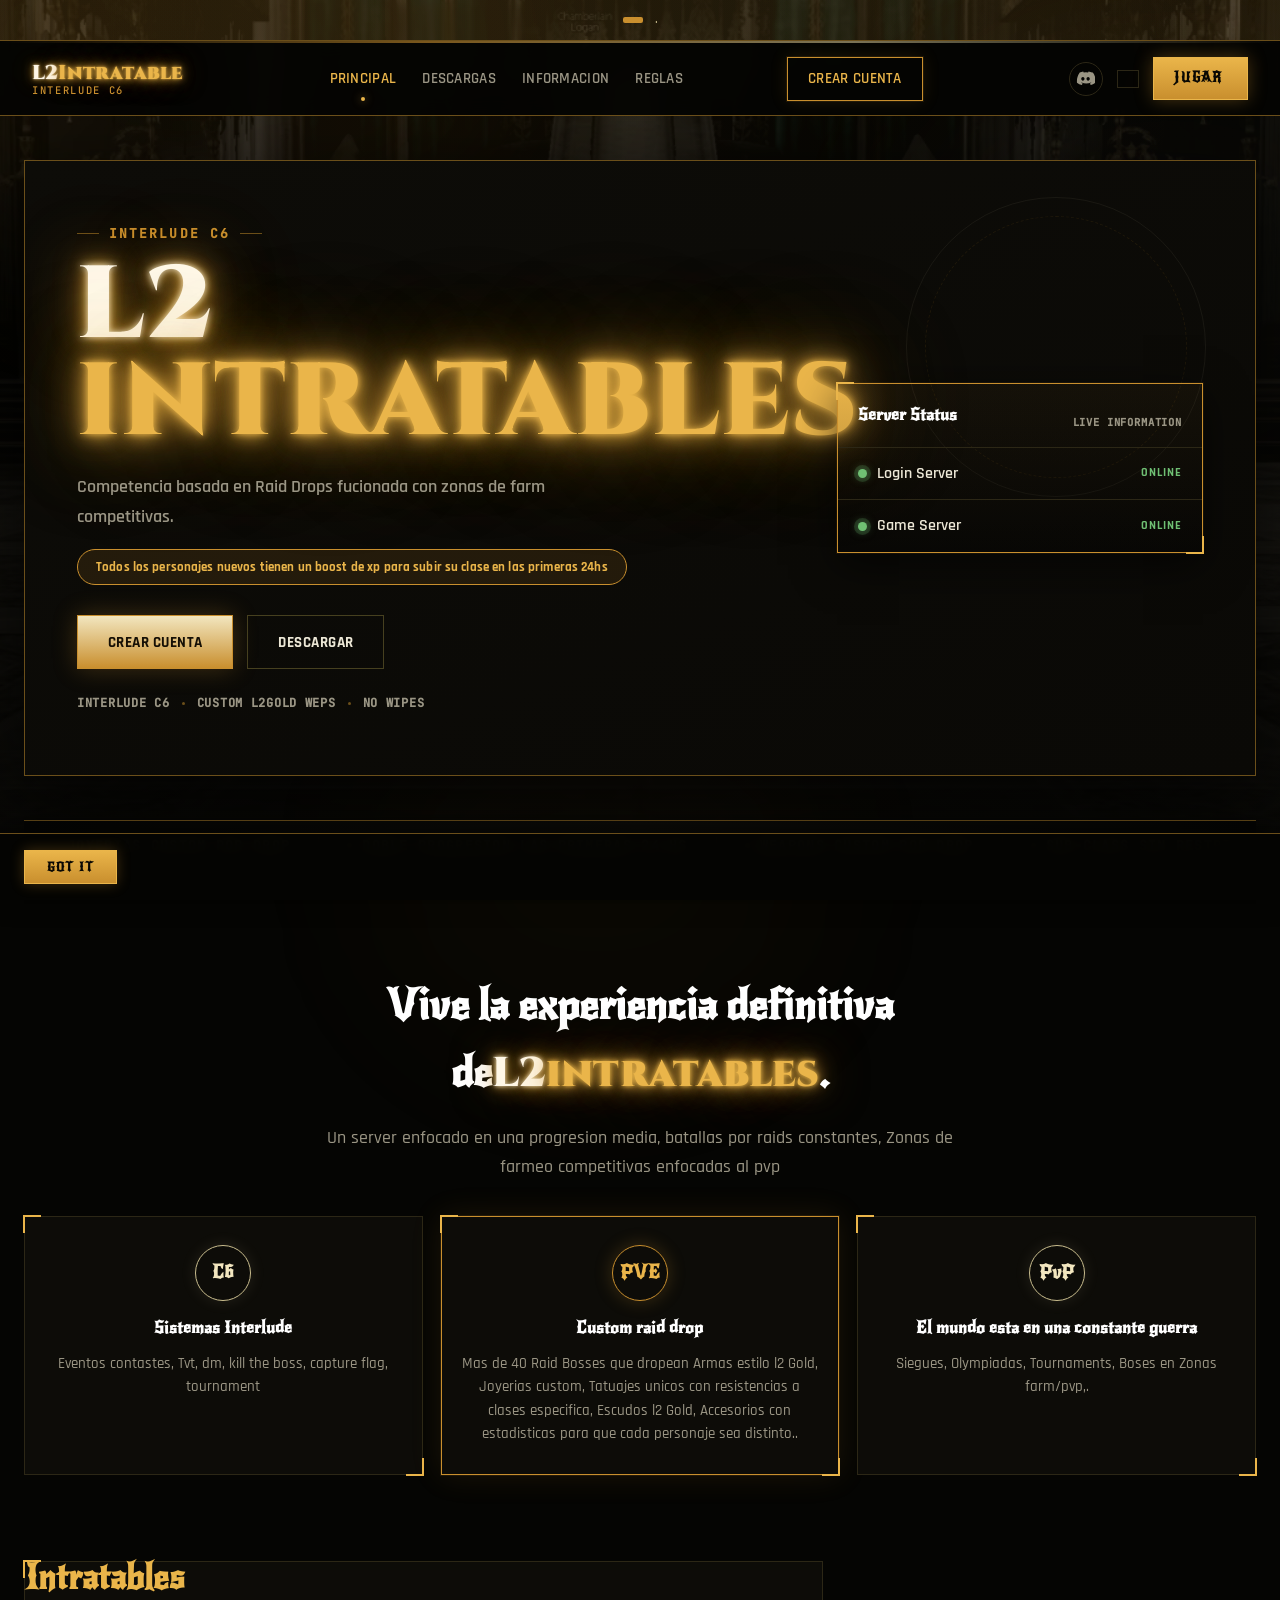
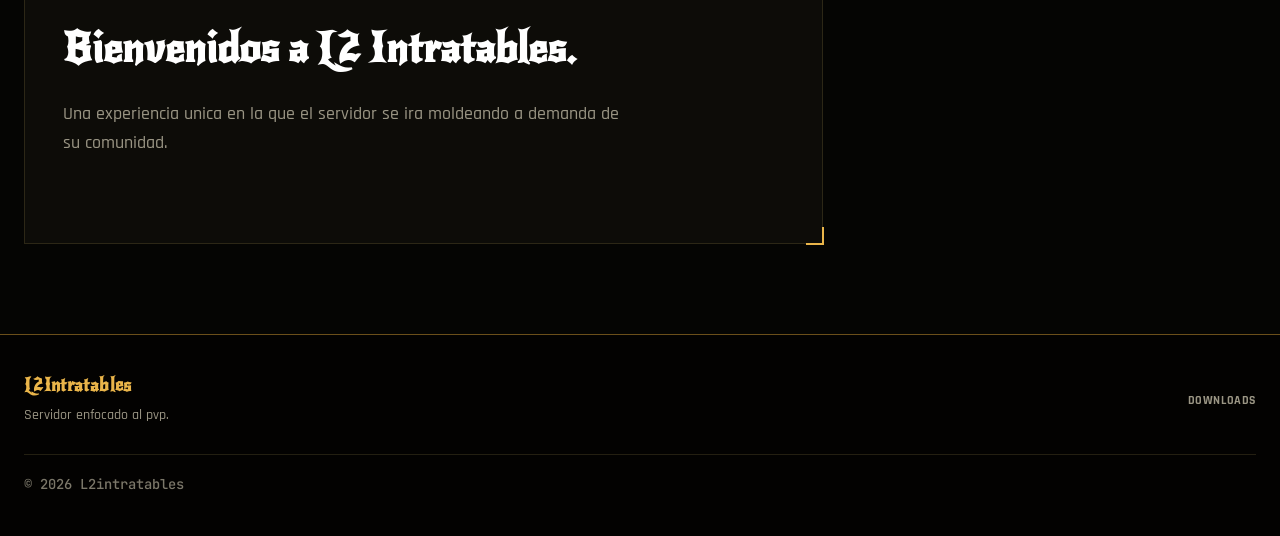
==== commit 72fce062: "Update index.html" ====
--- a/index.html
+++ b/index.html
@@ -157,7 +157,7 @@
         <h3></h3>
         <p>.</p>
         <div class="discord-popup-actions">
-            <a class="btn-discord-join" href="https://discord.gg/a4QXUT7ww" target="_blank" rel="noopener" id="discord-popup-join">Join our Discord</a>
+            <a class="btn-discord-join" href="https://discord.gg/cTSgzqUdz6" target="_blank" rel="noopener" id="discord-popup-join">Join our Discord</a>
             <button type="button" class="btn-discord-dismiss" id="discord-popup-dismiss"></button>
         </div>
     </div>
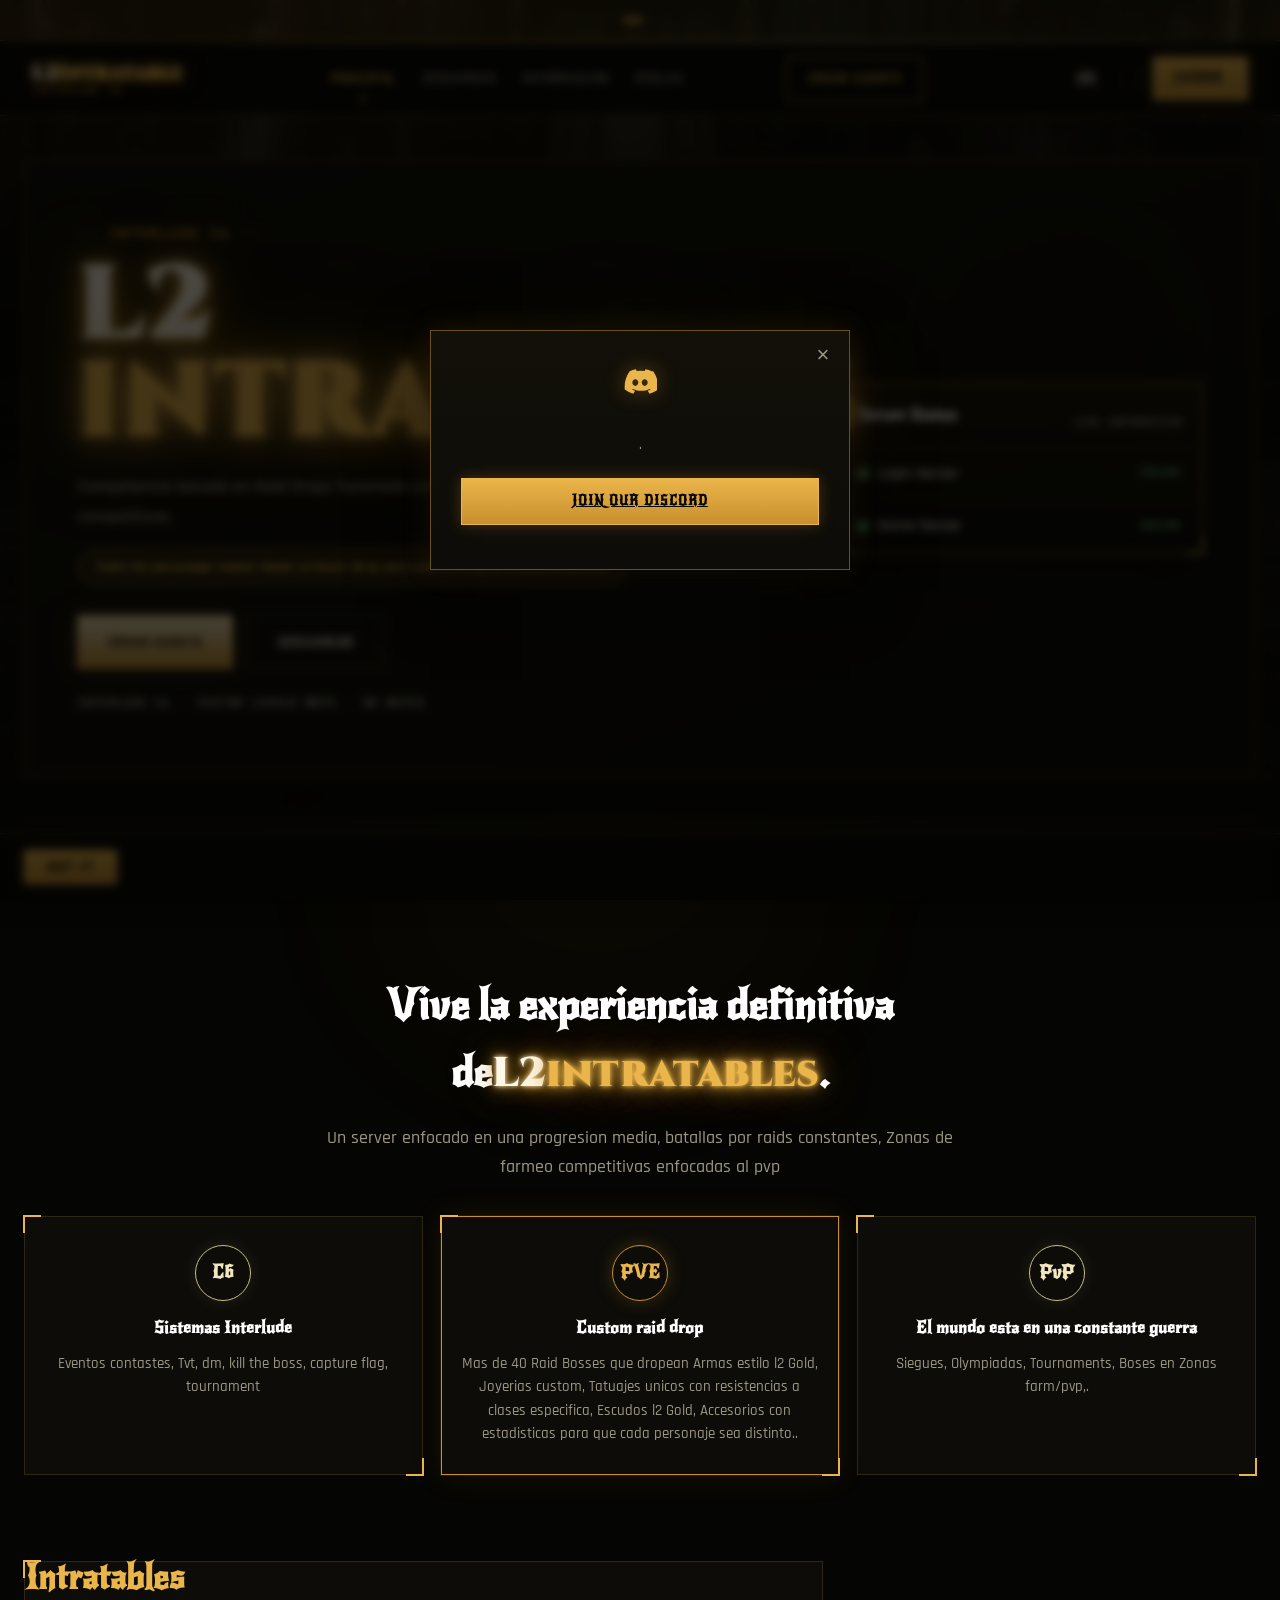
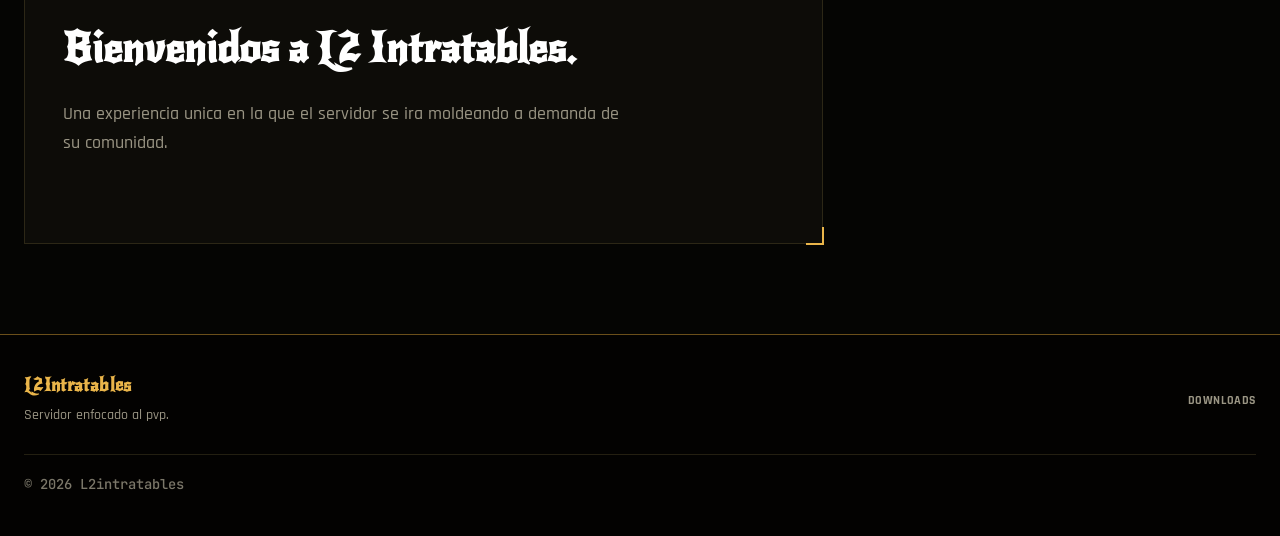
==== commit 908b3d84: "Update index.html" ====
--- a/index.html
+++ b/index.html
@@ -57,7 +57,7 @@
                 <a class="nav-account-mobile" href="register.html">Crear Cuenta</a>
                     </nav>
         <div class="header-actions">
-            <a class="icon-btn" href="https://discord.gg/a4QXUT7ww" target="_blank" rel="noopener" aria-label="Discord">
+            <a class="icon-btn" href="https://discord.gg/cTSgzqUdz6" target="_blank" rel="noopener" aria-label="Discord">
                 <svg viewBox="0 0 24 24" width="19" height="19" fill="currentColor" aria-hidden="true"><path d="M20.317 4.369A19.79 19.79 0 0 0 15.885 3c-.211.375-.457.881-.63 1.283a18.27 18.27 0 0 0-5.51 0A12.6 12.6 0 0 0 9.115 3a19.74 19.74 0 0 0-4.435 1.372C1.578 8.79.892 13.09 1.235 17.33a19.9 19.9 0 0 0 5.993 3.03c.483-.66.913-1.36 1.283-2.098a12.9 12.9 0 0 1-2.021-.97c.17-.124.336-.253.497-.386 3.898 1.8 8.126 1.8 11.977 0 .163.133.329.262.497.386-.641.383-1.32.71-2.023.971.37.737.799 1.437 1.282 2.098a19.83 19.83 0 0 0 5.996-3.03c.428-4.917-.739-9.178-3.399-12.962ZM8.68 14.756c-1.146 0-2.086-1.06-2.086-2.362 0-1.303.914-2.363 2.086-2.363 1.181 0 2.112 1.069 2.093 2.363 0 1.303-.912 2.362-2.093 2.362Zm6.65 0c-1.146 0-2.085-1.06-2.085-2.362 0-1.303.913-2.363 2.085-2.363 1.183 0 2.113 1.069 2.094 2.363 0 1.303-.902 2.362-2.094 2.362Z"/></svg>
             </a>
                         <div class="lang-switch">
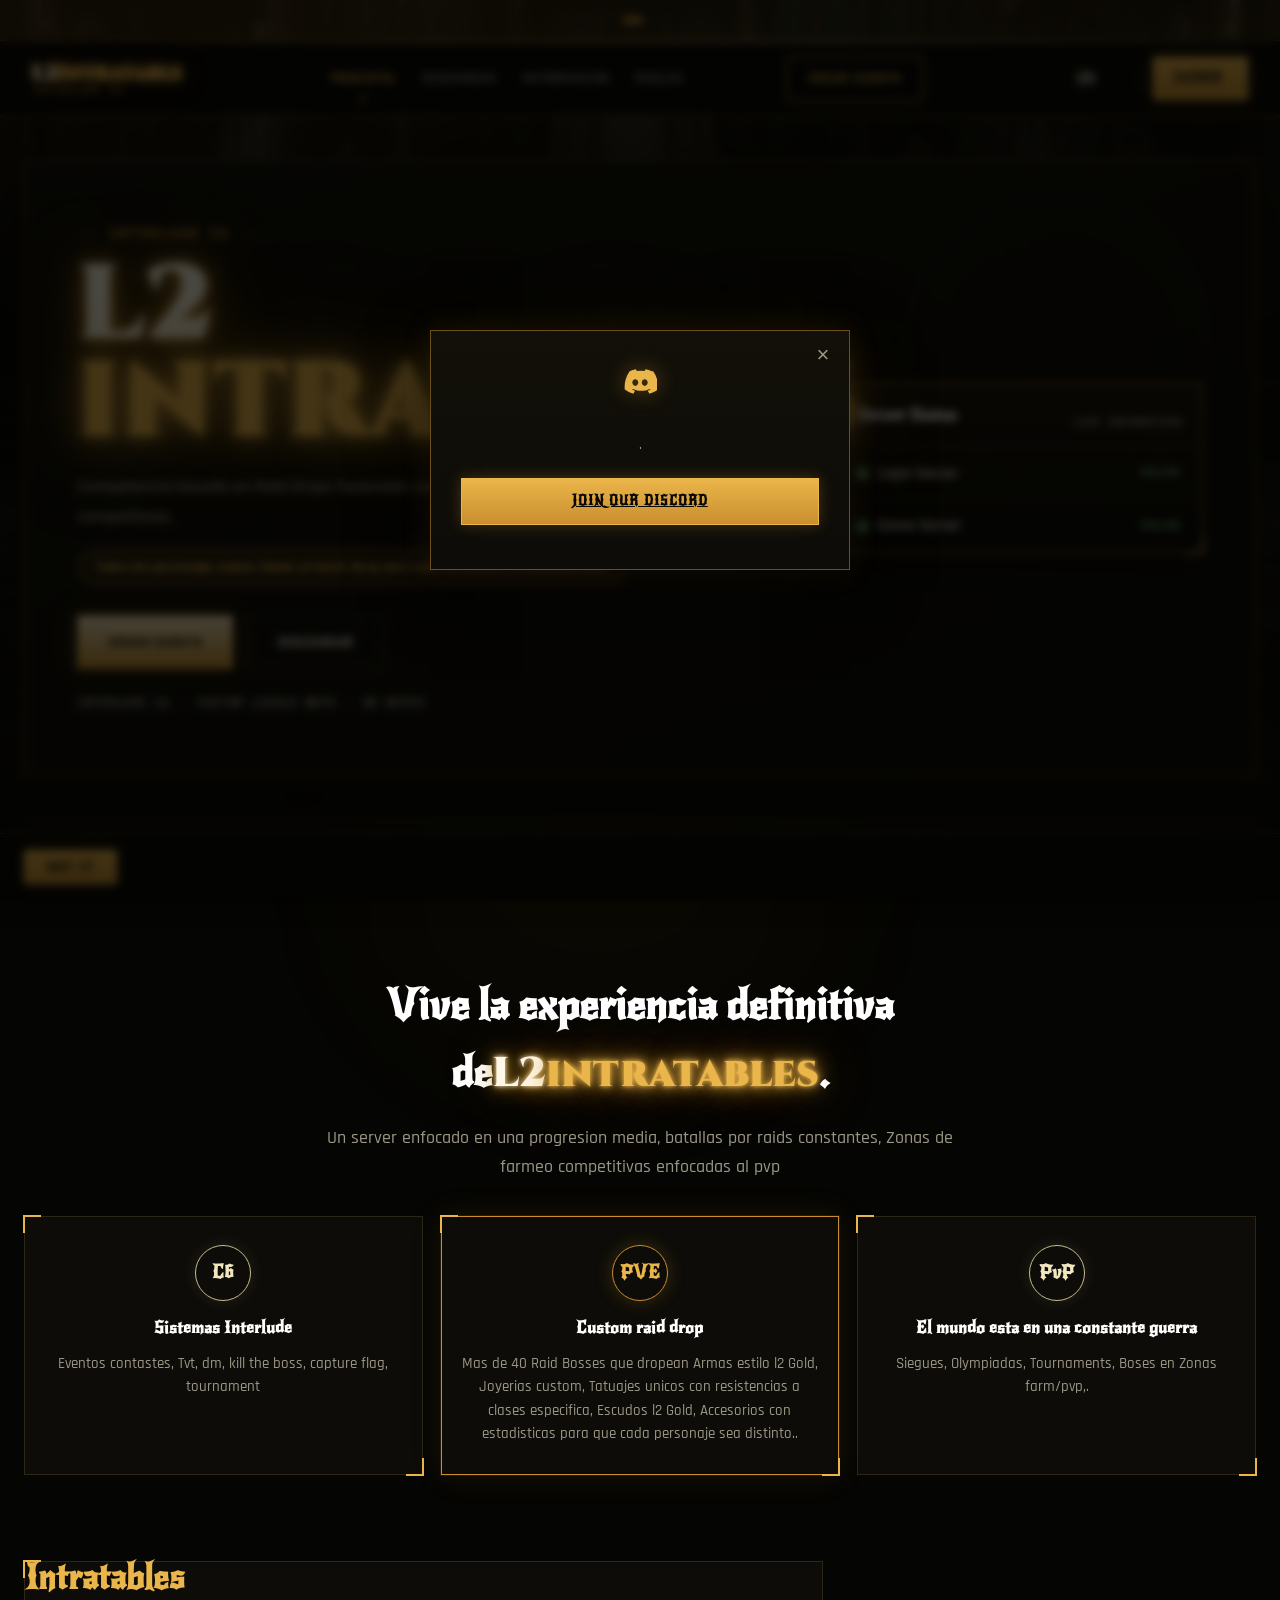
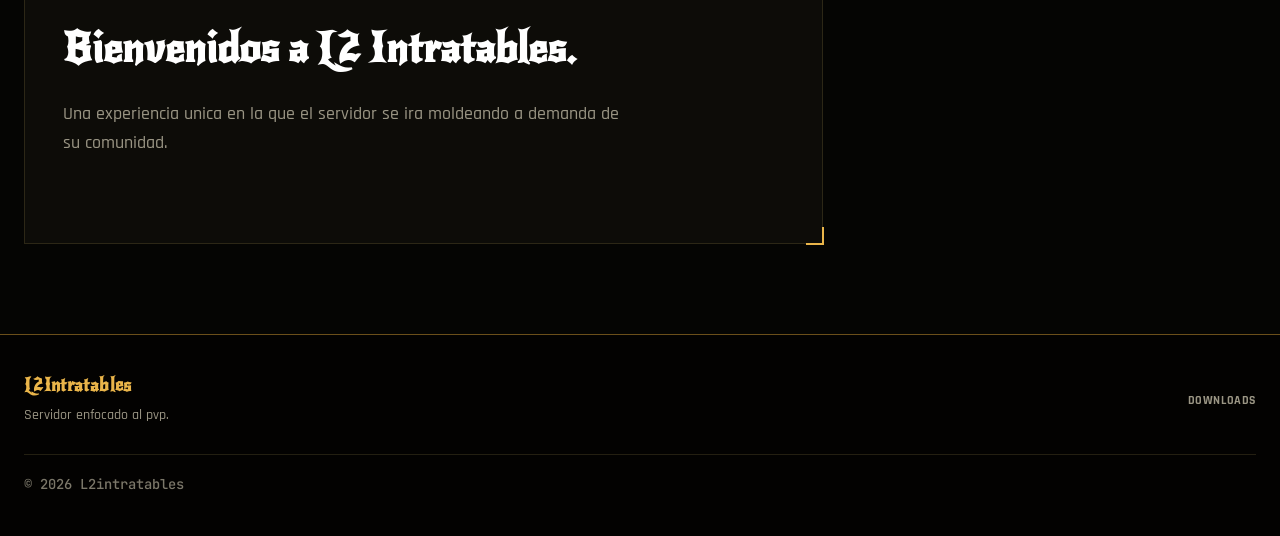
==== commit dce80db3: "Change mirrored source comment in index.html Updated the mirrored source comment in index.html." ====
--- a/index.html
+++ b/index.html
@@ -1,7 +1,7 @@
 <!doctype html>
 <html lang="en">
 
-<!-- Mirrored from l2gold.run/ by HTTrack Website Copier/3.x [XR&CO'2014], Wed, 05 Aug 2026 22:41:58 GMT -->
+<!-- Mirrored from l2Intratables/ by HTTrack Website Copier/3.x [XR&CO'2026], Wed, 08 Aug 2026 13:44:28 GMT -->
 <!-- Added by HTTrack --><meta http-equiv="content-type" content="text/html;charset=UTF-8" /><!-- /Added by HTTrack -->
 <head>
     <meta charset="utf-8">
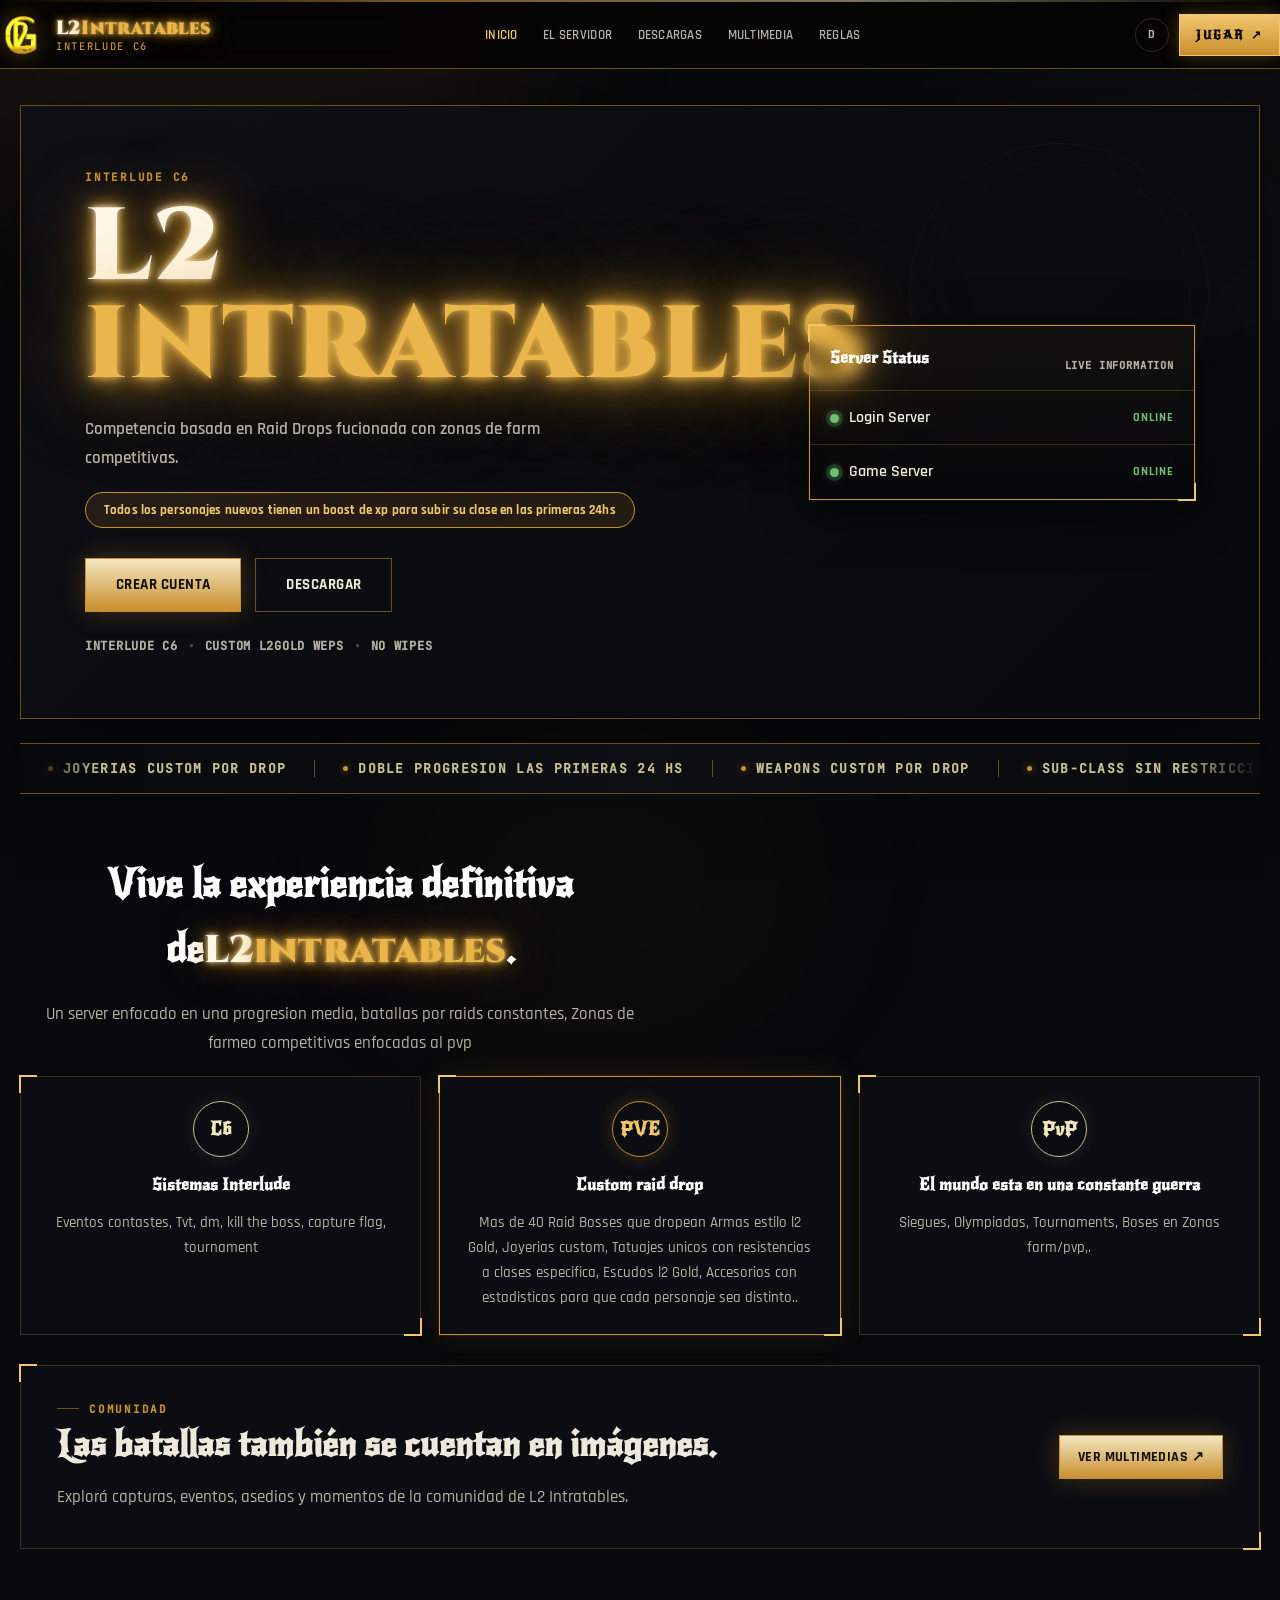
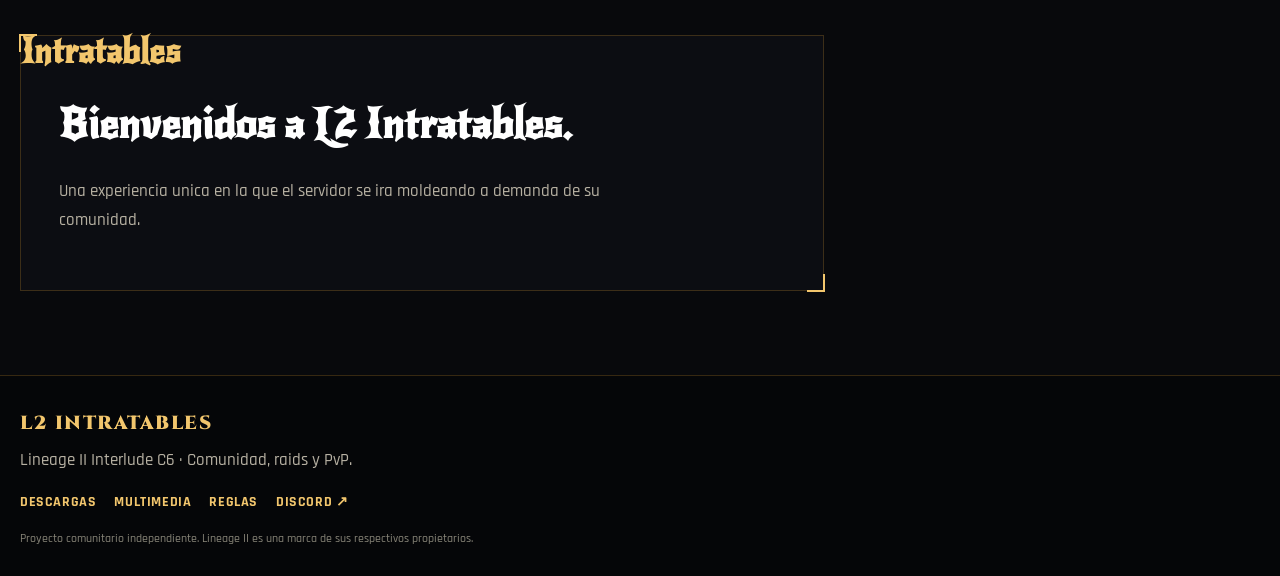
==== commit f7cbf872: "Add files via upload" ====
--- a/index.html
+++ b/index.html
@@ -1,168 +1,81 @@
 <!doctype html>
-<html lang="en">
-
-<!-- Mirrored from l2Intratables/ by HTTrack Website Copier/3.x [XR&CO'2026], Wed, 08 Aug 2026 13:44:28 GMT -->
-<!-- Added by HTTrack --><meta http-equiv="content-type" content="text/html;charset=UTF-8" /><!-- /Added by HTTrack -->
+<html lang="es">
 <head>
-    <meta charset="utf-8">
-    <meta name="viewport" content="width=device-width, initial-scale=1">
-    <meta name="theme-color" content="#0d1310">
-    <meta name="description" content="L2Intratables.com —Lineage II Interlude server.">
-    <title>L2Intratables.com</title>
-    <meta property="og:type" content="website">
-    <meta property="og:url" content="index.html">
-    <meta property="og:site_name" content="L2Intratables.run">
-    <meta property="og:title" content="L2Intratables.com">
-    <meta property="og:description" content="L2Intratables.com — Lineage II Interlude server.">
-    <meta property="og:image" content="assets/l2gold-og-logo-v2.gif">
-    <meta property="og:image:type" content="image/gif">
-    <meta property="og:image:width" content="240">
-    <meta property="og:image:height" content="240">
-    <meta name="twitter:card" content="summary_large_image">
-    <meta name="twitter:title" content="L2Intratables.run">
-    <meta name="twitter:description" content="L2Gold.run — Lineage II Interlude server.">
-    <meta name="twitter:image" content="assets/l2Intratables-og-logo-v2.gif">
-    <link rel="icon" href="favicon.ico" sizes="any">
-    <link rel="icon" type="image/png" sizes="32x32" href="assets/favicon-32x32.png">
-    <link rel="icon" type="image/png" sizes="16x16" href="assets/favicon-16x16.png">
-    <link rel="icon" type="image/png" sizes="192x192" href="assets/favicon-192x192.png">
-    <link rel="apple-touch-icon" href="assets/apple-touch-icon.png">
-    <link rel="stylesheet" href="assets/fonts.css">
-    <link rel="stylesheet" href="assets/style.css">
-    <script defer src="assets/site.js"></script>
+<meta charset="utf-8"><meta name="viewport" content="width=device-width, initial-scale=1">
+<meta name="theme-color" content="#090a0d"><meta name="description" content="Servidor Lineage II Interlude C6: raids, zonas de farm competitivas, PvP y eventos.">
+<title>Inicio | L2 Intratables — Interlude C6</title>
+<link rel="icon" href="assets/favicon-16x16.png" type="image/png">
+<link rel="apple-touch-icon" href="assets/apple-touch-icon.png">
+<link rel="stylesheet" href="assets/fonts.css"><link rel="stylesheet" href="assets/style.css">
+<link rel="stylesheet" href="assets/site-refresh.css">
+<script defer src="assets/site.js"></script>
 </head>
 <body>
-<video class="bg-video" autoplay muted loop playsinline>
-    <source src="assets/bg/site-bg-video.webm" type="video/webm">
-    <source src="assets/bg/site-bg-video.mp4" type="video/mp4">
-</video>
-<div class="bg-video-overlay" aria-hidden="true"></div>
-<div class="page-atmosphere" aria-hidden="true"><span></span><span></span><span></span></div>
-<div class="beta-banner"><span class="beta-tag"></span><span>.</span></div>
-<header class="site-header">
-    <div class="header-topline"></div>
-    <div class="nav-wrap">
-        <a class="brand" href="index.html" aria-label="L2Gold.run home">
-            <span class="brand-copy"><strong class="neon-logo-nav">L2<span class="neon-accent">Intratable</span></strong><small>Interlude C6</small></span>
-        </a>
-        <button class="nav-toggle" type="button" aria-expanded="false" aria-controls="main-nav"><span></span><span></span><span></span></button>
-        <nav id="main-nav" class="main-nav">
-            <a class="active" href="index.html">Principal</a>
-            <a class="" href="downloads.html">Descargas</a>
-            <a class="" href="information.html">Informacion</a>
-            <a class="" href="rules.html">Reglas</a>
-            <a class="" href="raidbosses.html"></a>
-            <a class="" href="rankings.html"></a>
-                            <a href="login.html"></a>
-                <a class="nav-account-mobile" href="register.html">Crear Cuenta</a>
-                    </nav>
-        <div class="header-actions">
-            <a class="icon-btn" href="https://discord.gg/cTSgzqUdz6" target="_blank" rel="noopener" aria-label="Discord">
-                <svg viewBox="0 0 24 24" width="19" height="19" fill="currentColor" aria-hidden="true"><path d="M20.317 4.369A19.79 19.79 0 0 0 15.885 3c-.211.375-.457.881-.63 1.283a18.27 18.27 0 0 0-5.51 0A12.6 12.6 0 0 0 9.115 3a19.74 19.74 0 0 0-4.435 1.372C1.578 8.79.892 13.09 1.235 17.33a19.9 19.9 0 0 0 5.993 3.03c.483-.66.913-1.36 1.283-2.098a12.9 12.9 0 0 1-2.021-.97c.17-.124.336-.253.497-.386 3.898 1.8 8.126 1.8 11.977 0 .163.133.329.262.497.386-.641.383-1.32.71-2.023.971.37.737.799 1.437 1.282 2.098a19.83 19.83 0 0 0 5.996-3.03c.428-4.917-.739-9.178-3.399-12.962ZM8.68 14.756c-1.146 0-2.086-1.06-2.086-2.362 0-1.303.914-2.363 2.086-2.363 1.181 0 2.112 1.069 2.093 2.363 0 1.303-.912 2.362-2.093 2.362Zm6.65 0c-1.146 0-2.085-1.06-2.085-2.362 0-1.303.913-2.363 2.085-2.363 1.183 0 2.113 1.069 2.094 2.363 0 1.303-.902 2.362-2.094 2.362Z"/></svg>
-            </a>
-                        <div class="lang-switch">
-                <button type="button" class="lang-current" aria-expanded="false" aria-haspopup="listbox">
-                    <span></span>
-                </ul>
-            </div>
-            <a class="btn-play" href="downloads.html"><span>Jugar</span></a>
-        </div>
-    </div>
-</header>
-<main class="wrap site-main">
+<a class="skip-link" href="#contenido">Saltar al contenido</a>
+<video class="bg-video" autoplay muted loop playsinline aria-hidden="true"><source src="assets/bg/site-bg-video.webm" type="video/webm"><source src="assets/bg/site-bg-video.mp4" type="video/mp4"></video>
+<div class="bg-video-overlay" aria-hidden="true"></div><div class="page-atmosphere" aria-hidden="true"><span></span><span></span><span></span></div>
+<header class="site-header"><div class="header-topline"></div><div class="nav-wrap">
+<a class="brand" href="index.html" aria-label="L2 Intratables, inicio"><img class="brand-mark" src="assets/l2Intratables-logo.gif" alt=""><span class="brand-copy"><strong class="neon-logo-nav">L2<span class="neon-accent">Intratables</span></strong><small>INTERLUDE C6</small></span></a>
+<button class="nav-toggle" type="button" aria-expanded="false" aria-controls="main-nav" aria-label="Abrir menú"><span></span><span></span><span></span></button>
+<nav id="main-nav" class="main-nav" aria-label="Navegación principal"><a href="index.html" aria-current="page">Inicio</a><a href="information.html">El servidor</a><a href="downloads.html">Descargas</a><a href="multimedia.html">Multimedia</a><a href="rules.html">Reglas</a></nav>
+<div class="header-actions"><a class="icon-btn" href="https://discord.gg/cTSgzqUdz6" target="_blank" rel="noopener noreferrer" aria-label="Discord">D</a><a class="btn-play" href="downloads.html">Jugar <span aria-hidden="true">↗</span></a></div>
+</div></header>
+<main id="contenido" class="wrap site-main">
 <section class="hero">
-    <div class="hero-rune" aria-hidden="true"></div>
-    <div class="hero-content">
-        <p class="eyebrow"><span></span> Interlude C6 <span></span></p>
-        <h1 class="neon-logo">L2<span class="neon-accent">Intratables</span></h1>
-        <p class="lead">Competencia basada en Raid Drops fucionada con zonas de farm competitivas.</p>
-        <p class="hero-promo">Todos los personajes nuevos tienen un boost de xp para subir su clase en las primeras 24hs</p>
-        <div class="actions">
-            <a class="button primary large" href="register.html">Crear Cuenta</a>
-            <a class="button ghost large" href="downloads.html">Descargar</a>
-        </div>
-        <div class="hero-notes"><span>Interlude C6</span><i></i><span>Custom L2Gold WEPS</span><i></i><span>No Wipes</span></div>
-    </div>
-    <aside class="server-widget">
-        <div class="widget-title"><span>Server Status</span><small>Live information</small></div>
-        <div class="status-row"><span><b class="status-dot up"></b>Login Server</span><strong class="online">Online</strong></div>
-        <div class="status-row"><span><b class="status-dot up"></b>Game Server</span><strong class="online">Online</strong></div>
-    </aside>
+<div aria-hidden="true" class="hero-rune"></div>
+<div class="hero-content">
+<p class="eyebrow"> Interlude C6 </p>
+<h1 class="neon-logo">L2<span class="neon-accent">Intratables</span></h1>
+<p class="lead">Competencia basada en Raid Drops fucionada con zonas de farm competitivas.</p>
+<p class="hero-promo">Todos los personajes nuevos tienen un boost de xp para subir su clase en las primeras 24hs</p>
+<div class="actions">
+<a class="button primary large" href="register.html">Crear Cuenta</a>
+<a class="button ghost large" href="downloads.html">Descargar</a>
+</div>
+<div class="hero-notes"><span>Interlude C6</span><i></i><span>Custom L2Gold WEPS</span><i></i><span>No Wipes</span></div>
+</div>
+<aside class="server-widget">
+<div class="widget-title"><span>Server Status</span><small>Live information</small></div>
+<div class="status-row"><span><b class="status-dot up"></b>Login Server</span><strong class="online">Online</strong></div>
+<div class="status-row"><span><b class="status-dot up"></b>Game Server</span><strong class="online">Online</strong></div>
+</aside>
 </section>
-
-<div class="ticker" aria-hidden="true">
-    <div class="ticker-track">
-                                    <span class="ticker-item"><i></i>Joyerias Custom Por Drop</span>
-                            <span class="ticker-item"><i></i>Doble progresion las primeras 24 hs</span>
-                            <span class="ticker-item"><i></i>Weapons Custom Por Drop</span>
-                            <span class="ticker-item"><i></i>Sub-class sin restriccion por clases</span>
-                            <span class="ticker-item"><i></i>Clases balanceadas</span>
-                            <span class="ticker-item"><i></i>No Wipes</span>
-                            <span class="ticker-item"><i></i>Reward por pvps y pks</span>
-                            <span class="ticker-item"><i></i>Zonas rotativas De Flag</span>
-                            <span class="ticker-item"><i></i>Enfocado al pvp</span>
-                            <span class="ticker-item"><i></i>TvT &amp; Olympiad Events</span>
-                            <span class="ticker-item"><i></i> Custom Accesorios Por Drop</span>
-                                                <span class="ticker-item"><i></i> Interlude C6</span>
-                                    <span class="ticker-item"><i></i>Joyerias Custom Por Drop</span>
-                        </div>
+<div aria-hidden="true" class="ticker">
+<div class="ticker-track">
+<span class="ticker-item"><i></i>Joyerias Custom Por Drop</span>
+<span class="ticker-item"><i></i>Doble progresion las primeras 24 hs</span>
+<span class="ticker-item"><i></i>Weapons Custom Por Drop</span>
+<span class="ticker-item"><i></i>Sub-class sin restriccion por clases</span>
+<span class="ticker-item"><i></i>Clases balanceadas</span>
+<span class="ticker-item"><i></i>No Wipes</span>
+<span class="ticker-item"><i></i>Reward por pvps y pks</span>
+<span class="ticker-item"><i></i>Zonas rotativas De Flag</span>
+<span class="ticker-item"><i></i>Enfocado al pvp</span>
+<span class="ticker-item"><i></i>TvT &amp; Olympiad Events</span>
+<span class="ticker-item"><i></i> Custom Accesorios Por Drop</span>
+<span class="ticker-item"><i></i> Interlude C6</span>
+<span class="ticker-item"><i></i>Joyerias Custom Por Drop</span>
 </div>
-
+</div>
 <section class="section-heading">
-    <p class="eyebrow"></p>
-    <h2>Vive la experiencia definitiva de<span class="neon-logo-inline">L2<span class="neon-accent">intratables</span></span>.</h2>
-    <p>Un server enfocado en una progresion media, batallas por raids constantes, Zonas de farmeo competitivas enfocadas al pvp</p>
+<p class="eyebrow"></p>
+<h2>Vive la experiencia definitiva de<span class="neon-logo-inline">L2<span class="neon-accent">intratables</span></span>.</h2>
+<p>Un server enfocado en una progresion media, batallas por raids constantes, Zonas de farmeo competitivas enfocadas al pvp</p>
 </section>
-
 <section class="feature-grid">
-    <article class="feature-card"><div class="feature-icon">C6</div><h3>Sistemas Interlude</h3><p>Eventos contastes, Tvt, dm, kill the boss, capture flag, tournament</p></article>
-    <article class="feature-card featured"><div class="feature-icon">PVE</div><h3>Custom raid drop</h3><p>Mas de 40 Raid Bosses que dropean Armas estilo l2 Gold, Joyerias custom, Tatuajes unicos con resistencias a clases especifica, Escudos l2 Gold, Accesorios con estadisticas para que cada personaje sea distinto..</p></article>
-    <article class="feature-card"><div class="feature-icon">PvP</div><h3>El mundo esta en una constante guerra</h3><p>Siegues, Olympiadas, Tournaments, Boses en Zonas farm/pvp,.</p></article>
-</section>
-
+<article class="feature-card"><div class="feature-icon">C6</div><h3>Sistemas Interlude</h3><p>Eventos contastes, Tvt, dm, kill the boss, capture flag, tournament</p></article>
+<article class="feature-card featured"><div class="feature-icon">PVE</div><h3>Custom raid drop</h3><p>Mas de 40 Raid Bosses que dropean Armas estilo l2 Gold, Joyerias custom, Tatuajes unicos con resistencias a clases especifica, Escudos l2 Gold, Accesorios con estadisticas para que cada personaje sea distinto..</p></article>
+<article class="feature-card"><div class="feature-icon">PvP</div><h3>El mundo esta en una constante guerra</h3><p>Siegues, Olympiadas, Tournaments, Boses en Zonas farm/pvp,.</p></article>
+</section><section class="gallery-promo panel"><div><p class="eyebrow"><span></span> Comunidad</p><h2>Las batallas también se cuentan en imágenes.</h2><p>Explorá capturas, eventos, asedios y momentos de la comunidad de L2 Intratables.</p></div><a class="button primary" href="multimedia.html">Ver multimedias ↗</a></section>
 <section class="news-layout">
-    <div class="news-main" data-day="Intratables">
-        <div>
-            <p class="eyebrow"></p>
-            <h2>Bienvenidos a L2 Intratables.</h2>
-            <p>Una experiencia unica en la que el servidor se ira moldeando a demanda de su comunidad.</p>
-            <a class="text-link" href="register.html"><span></span></a>
-        </div>
-    </div>
+<div class="news-main" data-day="Intratables">
+<div>
+<p class="eyebrow"></p>
+<h2>Bienvenidos a L2 Intratables.</h2>
+<p>Una experiencia unica en la que el servidor se ira moldeando a demanda de su comunidad.</p>
 </div>
-    </aside>
+</div>
 </section>
 </main>
-<footer class="site-footer">
-    <div class="wrap footer-grid">
-        <div>
-            <div class="footer-brand">L2Intratables</div>
-            <p>Servidor enfocado al pvp.</p>
-        </div>
-        <div class="footer-links">
-            <a href="downloads.html">Downloads</a>
-        </div>
-        <p class="legal">&copy; 2026 L2intratables </p>
-    </div>
-</footer>
-<div class="cookie-banner" id="cookie-banner" role="dialog" aria-live="polite" aria-label="Cookie notice" hidden>
-    <div class="cookie-banner-inner">
-        <button type="button" class="btn-cookie-accept" id="cookie-accept">Got it</button>
-    </div>
-</div>
-<div class="discord-popup-overlay" id="discord-popup" role="dialog" aria-modal="true" aria-label="Discord feedback invite" hidden>
-    <div class="discord-popup-card">
-        <button type="button" class="discord-popup-close" id="discord-popup-close" aria-label="Close">&times;</button>
-        <svg class="discord-popup-icon" viewBox="0 0 24 24" width="34" height="34" fill="currentColor" aria-hidden="true"><path d="M20.317 4.369A19.79 19.79 0 0 0 15.885 3c-.211.375-.457.881-.63 1.283a18.27 18.27 0 0 0-5.51 0A12.6 12.6 0 0 0 9.115 3a19.74 19.74 0 0 0-4.435 1.372C1.578 8.79.892 13.09 1.235 17.33a19.9 19.9 0 0 0 5.993 3.03c.483-.66.913-1.36 1.283-2.098a12.9 12.9 0 0 1-2.021-.97c.17-.124.336-.253.497-.386 3.898 1.8 8.126 1.8 11.977 0 .163.133.329.262.497.386-.641.383-1.32.71-2.023.971.37.737.799 1.437 1.282 2.098a19.83 19.83 0 0 0 5.996-3.03c.428-4.917-.739-9.178-3.399-12.962ZM8.68 14.756c-1.146 0-2.086-1.06-2.086-2.362 0-1.303.914-2.363 2.086-2.363 1.181 0 2.112 1.069 2.093 2.363 0 1.303-.912 2.362-2.093 2.362Zm6.65 0c-1.146 0-2.085-1.06-2.085-2.362 0-1.303.913-2.363 2.085-2.363 1.183 0 2.113 1.069 2.094 2.363 0 1.303-.902 2.362-2.094 2.362Z"/></svg>
-        <h3></h3>
-        <p>.</p>
-        <div class="discord-popup-actions">
-            <a class="btn-discord-join" href="https://discord.gg/cTSgzqUdz6" target="_blank" rel="noopener" id="discord-popup-join">Join our Discord</a>
-            <button type="button" class="btn-discord-dismiss" id="discord-popup-dismiss"></button>
-        </div>
-    </div>
-</div>
-</body>
-
-<!-- Mirrored from l2Intratables/ by HTTrack Website Copier/3.x [XR&CO'2014], Wed, 05 Aug 2026 22:42:10 GMT -->
-</html>
+<footer class="site-footer"><div class="wrap footer-inner"><a class="footer-brand" href="index.html">L2 <span>INTRATABLES</span></a><p>Lineage II Interlude C6 · Comunidad, raids y PvP.</p><div class="footer-links"><a href="downloads.html">Descargas</a><a href="multimedia.html">Multimedia</a><a href="rules.html">Reglas</a><a href="https://discord.gg/cTSgzqUdz6" target="_blank" rel="noopener noreferrer">Discord ↗</a></div><small>Proyecto comunitario independiente. Lineage II es una marca de sus respectivos propietarios.</small></div></footer>
+</body></html>
--- a/assets/site-refresh.css
+++ b/assets/site-refresh.css
@@ -0,0 +1,6 @@
+
+:root{--bg:#08090c;--bg2:#101116;--panel:rgba(15,16,21,.92);--text:#eee9dd;--muted:#b6b0a2;--gold:#c98f2e;--gold-bright:#f2c66d;--line:rgba(201,143,46,.25);--line-strong:rgba(201,143,46,.52);--shadow:0 22px 70px rgba(0,0,0,.45)}
+html{scroll-behavior:smooth;scroll-padding-top:100px}body{background:#08090c;color:var(--text);font-size:17px;line-height:1.7}body:has(.bg-video){background:#08090c}.bg-video{position:fixed;inset:0;width:100%;height:100%;object-fit:cover;z-index:-3;opacity:.19}.bg-video-overlay{position:fixed;inset:0;z-index:-2;background:linear-gradient(180deg,rgba(5,6,9,.72),rgba(5,6,9,.94))}.wrap{width:min(100% - 40px,1240px)}.skip-link{position:absolute;left:-999px;top:10px;background:#f2c66d;color:#090909;padding:10px 16px;z-index:100}.skip-link:focus{left:10px}.nav-wrap{padding:12px 0;grid-template-columns:auto 1fr auto;gap:24px}.brand-mark{width:42px;height:42px;object-fit:contain}.brand-copy strong.neon-logo-nav{font-size:19px}.main-nav{gap:clamp(12px,2vw,28px);font-size:13px}.main-nav a{white-space:nowrap}.main-nav a[aria-current=page]{color:var(--gold-bright)}.header-actions{gap:10px}.icon-btn{font-size:12px;font-weight:900}.btn-play{padding:10px 16px;font-size:12px}.site-main{padding-block:36px 84px;min-height:55vh}.hero{padding:clamp(30px,5vw,66px);grid-template-columns:minmax(0,1.25fr) minmax(280px,.7fr);gap:34px;background:linear-gradient(135deg,rgba(15,16,21,.96),rgba(9,10,13,.92));box-shadow:0 28px 90px #0008}.hero h1{font-size:clamp(2.6rem,5vw,4.6rem);line-height:1.08}.hero .lead{font-size:1.08rem}.hero-rune{opacity:.35}.server-widget{backdrop-filter:blur(8px)}.ticker{margin:24px 0 40px}.section-heading{margin:42px 0 18px}.section-heading h2{font-size:clamp(1.6rem,3vw,2.4rem)}.feature-grid,.download-grid{gap:18px}.feature-card,.download-card,.panel,.news-main,.quick-start{background:rgba(14,15,19,.91);backdrop-filter:blur(7px)}.feature-card{padding:24px;min-height:180px}.panel{padding:clamp(20px,3vw,32px)}.page-banner{padding:clamp(34px,5vw,60px) 24px;margin-bottom:28px;background:radial-gradient(ellipse at 50% 0%,rgba(201,143,46,.12),rgba(14,15,19,.92) 72%)}.page-banner h1{font-size:clamp(2.2rem,5vw,3.8rem)}.page-banner p:last-child{max-width:700px}.page-banner .eyebrow{justify-content:center}.eyebrow{font-size:11px}.button{min-height:44px;padding:0 18px}.gallery-promo{display:flex;align-items:center;justify-content:space-between;gap:24px;margin:30px 0;padding:clamp(22px,4vw,36px)}.gallery-promo h2{font-size:clamp(1.5rem,3vw,2.2rem);line-height:1.2}.gallery-promo p:not(.eyebrow){color:var(--muted);margin-bottom:0}.gallery-promo .eyebrow{margin-bottom:8px}.site-footer{border-top:1px solid var(--line);background:rgba(5,6,8,.88);padding:34px 0 26px}.footer-inner{display:grid;grid-template-columns:1fr;gap:10px}.footer-brand{font:900 19px 'Cinzel',Georgia,serif;text-decoration:none;letter-spacing:.08em}.footer-brand span{color:var(--gold-bright)}.footer-inner p{margin:0;color:var(--muted)}.footer-links{display:flex;gap:18px;flex-wrap:wrap;margin:8px 0}.footer-links a{color:var(--gold-bright);text-decoration:none;font-size:14px}.footer-inner>small{color:#888578;font-size:12px}.gallery-tools{display:flex;align-items:center;justify-content:space-between;gap:24px;margin-bottom:20px}.gallery-tools h2,.gallery-admin h2{margin:4px 0 8px;font-size:clamp(1.5rem,3vw,2rem)}.gallery-tools p:not(.panel-kicker),.gallery-admin p{color:var(--muted);margin:0}.gallery-filters{display:flex;flex-wrap:wrap;gap:8px}.filter-button{min-height:38px;padding:0 14px;font-size:12px}.filter-button.is-active{background:var(--gold);color:#120d04;border-color:var(--gold)}.public-gallery{margin:22px 0 40px}.gallery-empty{text-align:center;padding:48px 22px}.gallery-empty h2{margin:10px 0 4px}.gallery-empty p{color:var(--muted);margin:4px 0}.empty-symbol{font-size:38px;color:var(--gold-bright)}.gallery-grid{display:grid;grid-template-columns:repeat(3,minmax(0,1fr));gap:16px}.album-card{overflow:hidden;border:1px solid var(--line);background:rgba(14,15,19,.94)}.album-cover{display:block;width:100%;height:230px;object-fit:cover;background:#111}.album-meta{padding:16px}.album-meta h3{font-size:18px;margin:0 0 4px}.album-meta p{margin:0;color:var(--muted);font-size:13px}.album-photos{display:grid;grid-template-columns:repeat(3,minmax(0,1fr));gap:5px;margin-top:12px}.album-photos button{border:0;padding:0;background:#090909;cursor:pointer;aspect-ratio:1;overflow:hidden}.album-photos img{width:100%;height:100%;object-fit:cover;transition:transform .2s}.album-photos button:hover img{transform:scale(1.06)}.gallery-admin{margin-top:34px}.album-form{display:grid;grid-template-columns:1fr 1fr;gap:10px 16px;margin-top:20px}.album-form label{font-size:13px;font-weight:700;color:var(--pearl-dim);align-self:end}.album-form input,.album-form select{width:100%;min-width:0;background:#090a0d;color:var(--text);border:1px solid var(--line-strong);padding:12px;font:inherit;font-size:14px}.album-form input[type=file]{grid-column:1/-1}.album-form label[for=album-photos]{grid-column:1/-1}.album-form .muted-note,.album-form button{grid-column:1/-1}.muted-note{font-size:13px!important;color:#a6a091!important;margin:8px 0 14px!important}.album-preview{margin-top:24px;border-top:1px solid var(--line);padding-top:20px}.preview-images{display:grid;grid-template-columns:repeat(4,minmax(0,1fr));gap:10px;margin-top:14px}.preview-images img{width:100%;height:150px;object-fit:cover;border:1px solid var(--line)}.lightbox{position:fixed;inset:0;z-index:1000;background:rgba(0,0,0,.94);display:flex;align-items:center;justify-content:center;padding:60px 70px}.lightbox[hidden]{display:none}.lightbox img{max-width:min(100%,1200px);max-height:78vh;object-fit:contain}.lightbox p{position:absolute;bottom:14px;left:15px;right:15px;text-align:center;color:#eee}.lightbox button{position:absolute;border:1px solid #ffffff55;background:#111;color:white;font-size:32px;width:44px;height:48px;cursor:pointer}.lightbox-close{right:18px;top:18px}.lightbox-prev{left:18px;top:50%;transform:translateY(-50%)}.lightbox-next{right:18px;top:50%;transform:translateY(-50%)}.account-info{display:grid;grid-template-columns:100px 1fr;gap:26px;align-items:start;max-width:850px;margin:30px auto}.account-info h2{margin:0 0 10px}.account-info p{color:var(--muted)}.account-icon{display:grid;place-items:center;width:84px;height:84px;border:1px solid var(--gold);color:var(--gold-bright);font:900 26px 'Cinzel',serif;box-shadow:inset 0 0 25px #c98f2e18}.account-info .actions{margin-top:20px}.table-wrap{overflow-x:auto}.table-wrap table{width:100%;border-collapse:collapse;min-width:540px}.table-wrap th,.table-wrap td{padding:12px;border-bottom:1px solid var(--line);text-align:left}.table-wrap th{color:var(--gold-bright);font-size:13px}.panel li{margin:.35em 0}.panel a{color:var(--gold-bright)}img{max-width:100%}
+@media(max-width:980px){.nav-wrap{grid-template-columns:1fr auto auto;gap:14px}.nav-toggle{display:block;grid-column:2;grid-row:1}.main-nav{display:none;position:absolute;top:100%;left:0;right:0;padding:18px;background:#090a0dee;border-bottom:1px solid var(--line);flex-direction:column;align-items:stretch;gap:0}.main-nav.open{display:flex}.main-nav a{padding:12px 8px}.main-nav a[aria-current=page]:after{display:none}.header-actions{grid-column:3;grid-row:1}.hero{grid-template-columns:1fr}.server-widget{max-width:520px;width:100%}.gallery-tools{align-items:flex-start;flex-direction:column}.gallery-grid{grid-template-columns:repeat(2,minmax(0,1fr))}}
+@media(max-width:620px){.wrap{width:min(100% - 28px,1240px)}.nav-wrap{padding:10px 0;grid-template-columns:minmax(0,1fr) auto}.brand{gap:8px}.brand-mark{width:34px;height:34px}.brand-copy strong.neon-logo-nav{font-size:15px}.brand-copy small{font-size:9px}.nav-toggle{grid-column:2;grid-row:1}.header-actions{grid-column:1/-1;grid-row:2;justify-content:flex-end}.site-header .nav-wrap{row-gap:10px}.main-nav{top:calc(100% + 1px)}.btn-play{padding:8px 12px}.hero{padding:28px 20px;gap:24px}.hero h1{font-size:clamp(2.1rem,10vw,3.4rem)}.hero .lead{font-size:1rem}.actions{gap:9px}.button{padding:0 13px;font-size:12px}.ticker{overflow:hidden}.feature-grid,.download-grid{grid-template-columns:1fr}.gallery-promo{align-items:flex-start;flex-direction:column}.gallery-grid{grid-template-columns:1fr}.album-cover{height:210px}.album-form{grid-template-columns:1fr}.album-form label,.album-form input,.album-form select,.album-form input[type=file],.album-form label[for=album-photos],.album-form .muted-note,.album-form button{grid-column:1}.preview-images{grid-template-columns:repeat(2,minmax(0,1fr))}.account-info{grid-template-columns:1fr}.lightbox{padding:60px 12px}.lightbox-prev{left:8px}.lightbox-next{right:8px}.footer-links{gap:12px}}
+@media(prefers-reduced-motion:reduce){*,*::before,*::after{scroll-behavior:auto!important;animation:none!important;transition:none!important}}
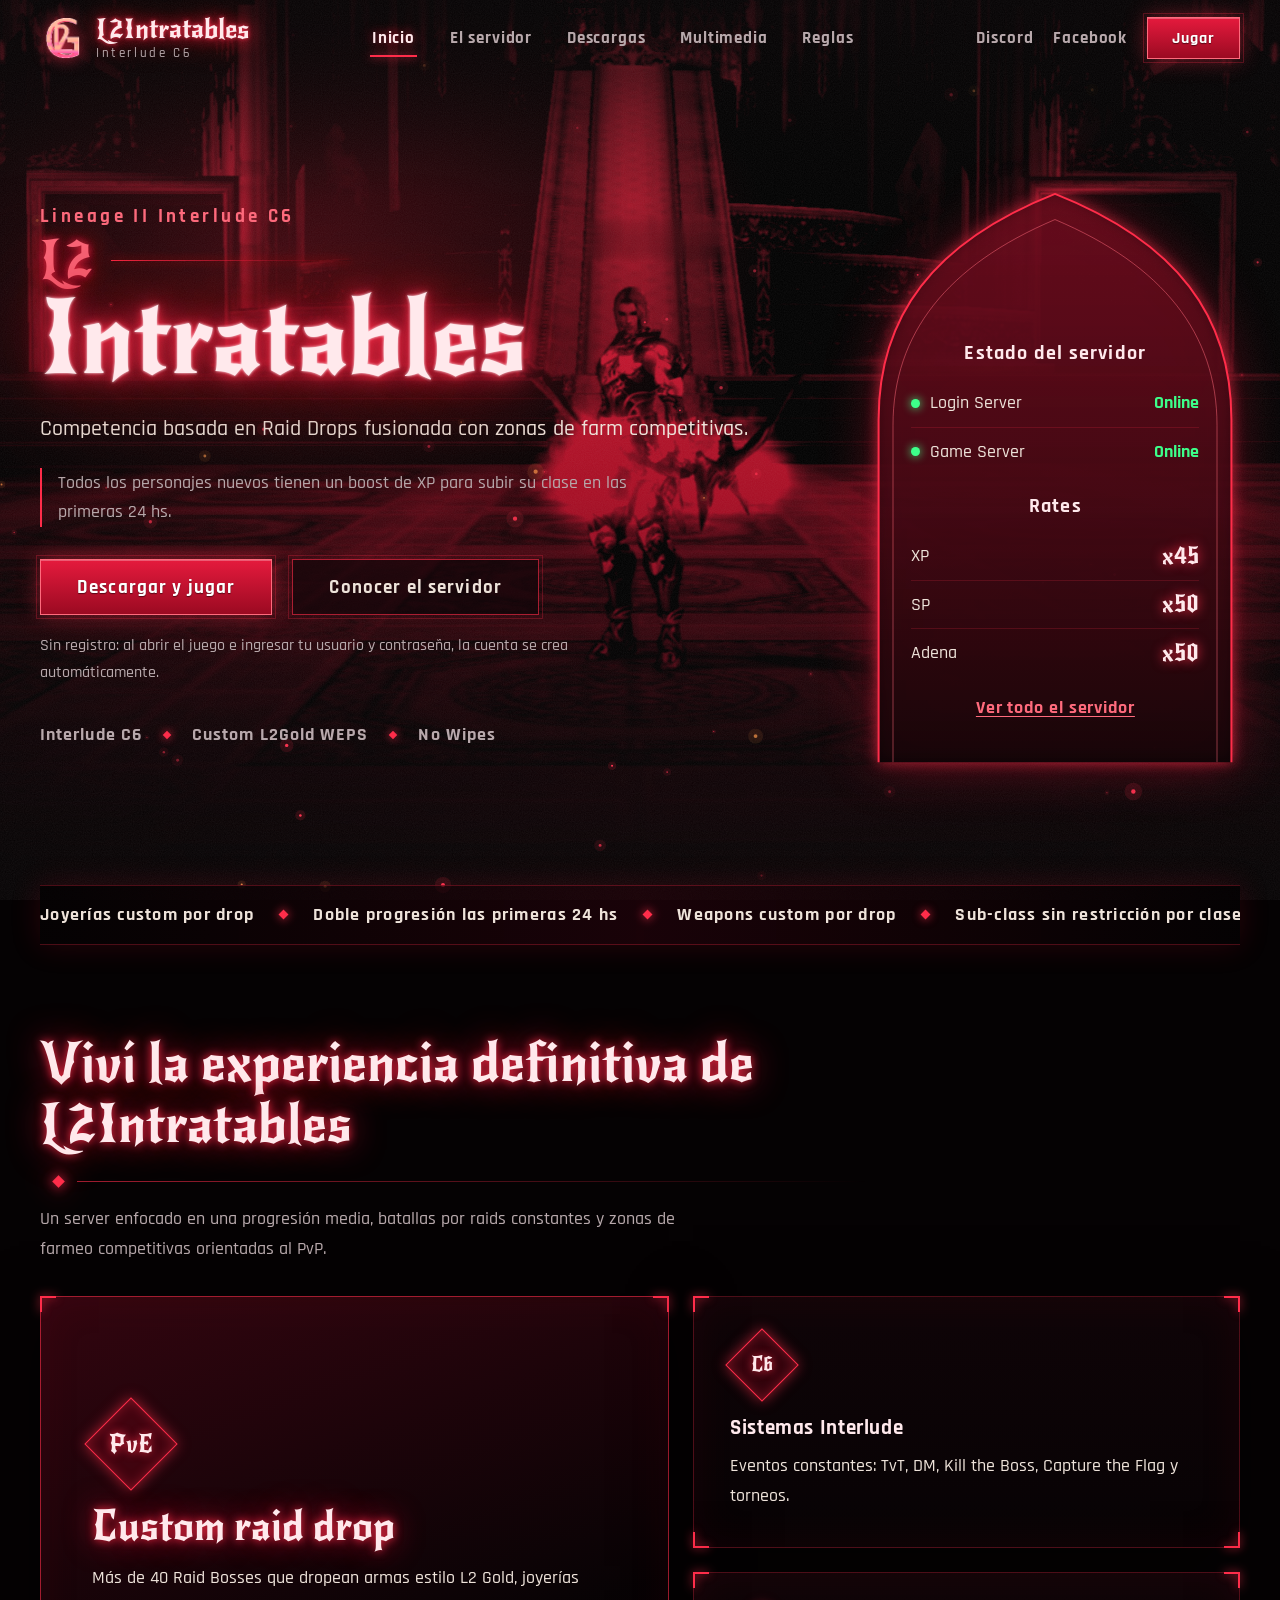
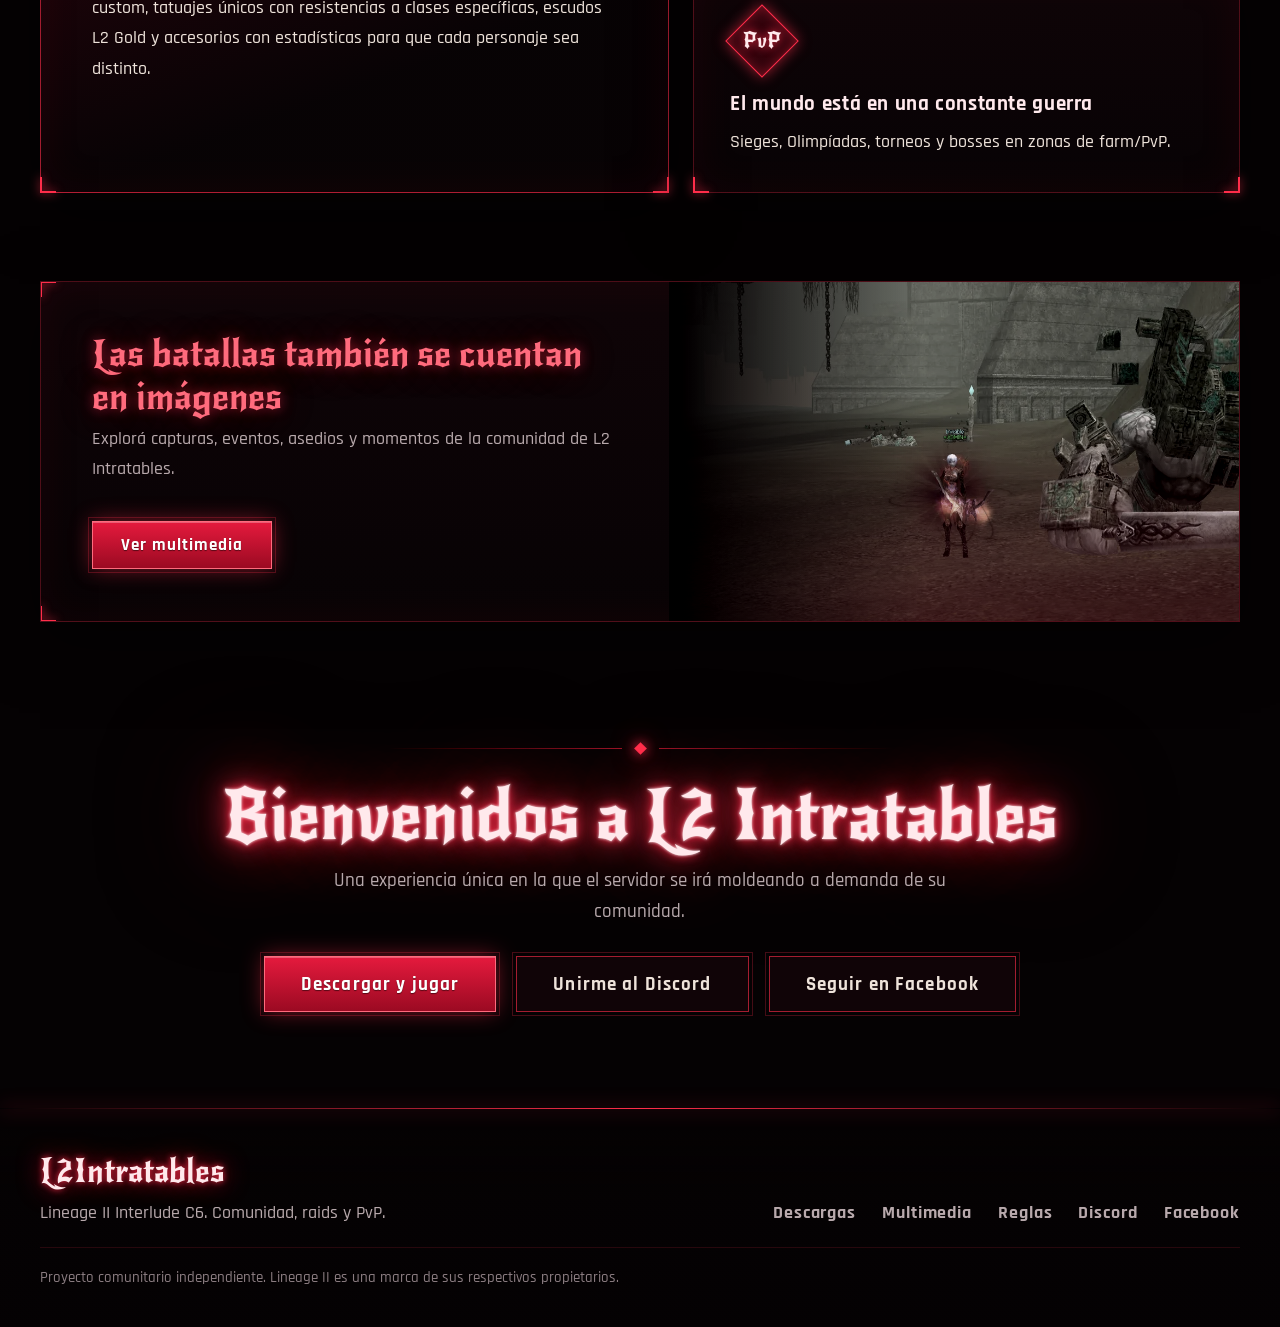
==== commit 489c7df7: "Add files via upload" ====
--- a/index.html
+++ b/index.html
@@ -2,80 +2,59 @@
 <html lang="es">
 <head>
 <meta charset="utf-8"><meta name="viewport" content="width=device-width, initial-scale=1">
-<meta name="theme-color" content="#090a0d"><meta name="description" content="Servidor Lineage II Interlude C6: raids, zonas de farm competitivas, PvP y eventos.">
+<meta name="theme-color" content="#050203"><meta name="description" content="Servidor Lineage II Interlude C6: raids, zonas de farm competitivas, PvP y eventos.">
 <title>Inicio | L2 Intratables — Interlude C6</title>
 <link rel="icon" href="assets/favicon-16x16.png" type="image/png">
 <link rel="apple-touch-icon" href="assets/apple-touch-icon.png">
+<link rel="preconnect" href="https://fonts.googleapis.com"><link rel="preconnect" href="https://fonts.gstatic.com" crossorigin>
+<link rel="stylesheet" href="https://fonts.googleapis.com/css2?family=New+Rocker&amp;display=swap">
 <link rel="stylesheet" href="assets/fonts.css"><link rel="stylesheet" href="assets/style.css">
-<link rel="stylesheet" href="assets/site-refresh.css">
 <script defer src="assets/site.js"></script>
 </head>
-<body>
+<body class="home">
 <a class="skip-link" href="#contenido">Saltar al contenido</a>
-<video class="bg-video" autoplay muted loop playsinline aria-hidden="true"><source src="assets/bg/site-bg-video.webm" type="video/webm"><source src="assets/bg/site-bg-video.mp4" type="video/mp4"></video>
-<div class="bg-video-overlay" aria-hidden="true"></div><div class="page-atmosphere" aria-hidden="true"><span></span><span></span><span></span></div>
-<header class="site-header"><div class="header-topline"></div><div class="nav-wrap">
-<a class="brand" href="index.html" aria-label="L2 Intratables, inicio"><img class="brand-mark" src="assets/l2Intratables-logo.gif" alt=""><span class="brand-copy"><strong class="neon-logo-nav">L2<span class="neon-accent">Intratables</span></strong><small>INTERLUDE C6</small></span></a>
+<div class="scene" aria-hidden="true">
+<video class="scene-video" autoplay muted loop playsinline poster="assets/bg/site-bg-poster.jpg"><source src="assets/bg/site-bg-video.webm" type="video/webm"><source src="assets/bg/site-bg-video.mp4" type="video/mp4"></video>
+<div class="scene-tint"></div><div class="scene-glow"></div><div class="scene-vignette"></div><canvas class="scene-embers"></canvas>
+</div>
+<header class="site-header"><div class="wrap nav-wrap">
+<a class="brand" href="index.html" aria-label="L2 Intratables, inicio"><img class="brand-mark" src="assets/l2Intratables-logo.gif" alt="" width="44" height="44"><span class="brand-copy"><span class="brand-name">L2Intratables</span><span class="brand-sub">Interlude C6</span></span></a>
+<nav id="main-nav" class="main-nav" aria-label="Navegación principal"><a href="index.html" aria-current="page">Inicio</a><a href="information.html">El servidor</a><a href="downloads.html">Descargas</a><a href="multimedia.html">Multimedia</a><a href="rules.html">Reglas</a><a class="nav-social" href="https://discord.gg/cTSgzqUdz6" target="_blank" rel="noopener noreferrer">Discord<span class="sr-only"> (se abre en otra pestaña)</span></a><a class="nav-social" href="https://www.facebook.com/profile.php?id=61594117560274" target="_blank" rel="noopener noreferrer">Facebook<span class="sr-only"> (se abre en otra pestaña)</span></a></nav>
+<div class="header-actions"><a class="link-social" href="https://discord.gg/cTSgzqUdz6" target="_blank" rel="noopener noreferrer">Discord<span class="sr-only"> (se abre en otra pestaña)</span></a><a class="link-social" href="https://www.facebook.com/profile.php?id=61594117560274" target="_blank" rel="noopener noreferrer">Facebook<span class="sr-only"> (se abre en otra pestaña)</span></a><a class="button primary btn-play" href="downloads.html">Jugar</a></div>
 <button class="nav-toggle" type="button" aria-expanded="false" aria-controls="main-nav" aria-label="Abrir menú"><span></span><span></span><span></span></button>
-<nav id="main-nav" class="main-nav" aria-label="Navegación principal"><a href="index.html" aria-current="page">Inicio</a><a href="information.html">El servidor</a><a href="downloads.html">Descargas</a><a href="multimedia.html">Multimedia</a><a href="rules.html">Reglas</a></nav>
-<div class="header-actions"><a class="icon-btn" href="https://discord.gg/cTSgzqUdz6" target="_blank" rel="noopener noreferrer" aria-label="Discord">D</a><a class="btn-play" href="downloads.html">Jugar <span aria-hidden="true">↗</span></a></div>
 </div></header>
 <main id="contenido" class="wrap site-main">
 <section class="hero">
-<div aria-hidden="true" class="hero-rune"></div>
-<div class="hero-content">
-<p class="eyebrow"> Interlude C6 </p>
-<h1 class="neon-logo">L2<span class="neon-accent">Intratables</span></h1>
-<p class="lead">Competencia basada en Raid Drops fucionada con zonas de farm competitivas.</p>
-<p class="hero-promo">Todos los personajes nuevos tienen un boost de xp para subir su clase en las primeras 24hs</p>
-<div class="actions">
-<a class="button primary large" href="register.html">Crear Cuenta</a>
-<a class="button ghost large" href="downloads.html">Descargar</a>
+<div class="hero-copy">
+<p class="hero-kicker">Lineage II Interlude C6</p>
+<h1 class="title"><span class="title-l2">L2</span><span class="title-main">Intratables</span></h1>
+<p class="lead">Competencia basada en Raid Drops fusionada con zonas de farm competitivas.</p>
+<p class="boost">Todos los personajes nuevos tienen un boost de XP para subir su clase en las primeras 24 hs.</p>
+<div class="actions"><a class="button primary large" href="downloads.html">Descargar y jugar</a><a class="button large" href="information.html">Conocer el servidor</a></div>
+<p class="note autoacc">Sin registro: al abrir el juego e ingresar tu usuario y contraseña, la cuenta se crea automáticamente.</p>
+<ul class="hero-tags"><li>Interlude C6</li><li>Custom L2Gold WEPS</li><li>No Wipes</li></ul>
 </div>
-<div class="hero-notes"><span>Interlude C6</span><i></i><span>Custom L2Gold WEPS</span><i></i><span>No Wipes</span></div>
-</div>
-<aside class="server-widget">
-<div class="widget-title"><span>Server Status</span><small>Live information</small></div>
-<div class="status-row"><span><b class="status-dot up"></b>Login Server</span><strong class="online">Online</strong></div>
-<div class="status-row"><span><b class="status-dot up"></b>Game Server</span><strong class="online">Online</strong></div>
-</aside>
+<aside class="arch" aria-label="Estado del servidor y rates">
+<svg viewBox="0 0 100 100" preserveAspectRatio="none" aria-hidden="true"><defs><linearGradient id="archGrad" x1="0" y1="0" x2="0" y2="1"><stop offset="0" stop-color="#4a0614" stop-opacity=".7"/><stop offset="1" stop-color="#080305" stop-opacity=".92"/></linearGradient></defs>
+<path class="arch-fill" d="M1,100 V40 C1,22 16,9 50,0.5 C84,9 99,22 99,40 V100 Z"/>
+<path class="arch-line" d="M1,100 V40 C1,22 16,9 50,0.5 C84,9 99,22 99,40 V100"/>
+<path class="arch-line inner" d="M5,100 V41 C5,25 20,13 50,5 C80,13 95,25 95,41 V100"/></svg>
+<div class="arch-body">
+<div class="status-block"><h2>Estado del servidor</h2>
+<ul class="status-list"><li><span class="status-name"><b class="dot"></b>Login Server</span><span class="state is-on">Online</span></li><li><span class="status-name"><b class="dot"></b>Game Server</span><span class="state is-on">Online</span></li></ul></div>
+<h2 class="rates-title">Rates</h2>
+<ul class="rate-list"><li><span>XP</span><strong>x45</strong></li><li><span>SP</span><strong>x50</strong></li><li><span>Adena</span><strong>x50</strong></li></ul>
+<a class="arch-link" href="information.html">Ver todo el servidor</a></div></aside>
 </section>
-<div aria-hidden="true" class="ticker">
-<div class="ticker-track">
-<span class="ticker-item"><i></i>Joyerias Custom Por Drop</span>
-<span class="ticker-item"><i></i>Doble progresion las primeras 24 hs</span>
-<span class="ticker-item"><i></i>Weapons Custom Por Drop</span>
-<span class="ticker-item"><i></i>Sub-class sin restriccion por clases</span>
-<span class="ticker-item"><i></i>Clases balanceadas</span>
-<span class="ticker-item"><i></i>No Wipes</span>
-<span class="ticker-item"><i></i>Reward por pvps y pks</span>
-<span class="ticker-item"><i></i>Zonas rotativas De Flag</span>
-<span class="ticker-item"><i></i>Enfocado al pvp</span>
-<span class="ticker-item"><i></i>TvT &amp; Olympiad Events</span>
-<span class="ticker-item"><i></i> Custom Accesorios Por Drop</span>
-<span class="ticker-item"><i></i> Interlude C6</span>
-<span class="ticker-item"><i></i>Joyerias Custom Por Drop</span>
-</div>
-</div>
-<section class="section-heading">
-<p class="eyebrow"></p>
-<h2>Vive la experiencia definitiva de<span class="neon-logo-inline">L2<span class="neon-accent">intratables</span></span>.</h2>
-<p>Un server enfocado en una progresion media, batallas por raids constantes, Zonas de farmeo competitivas enfocadas al pvp</p>
+<div class="ticker" aria-hidden="true"><div class="ticker-track"><div class="ticker-group"><span class="ticker-item">Joyerías custom por drop</span><span class="ticker-item">Doble progresión las primeras 24 hs</span><span class="ticker-item">Weapons custom por drop</span><span class="ticker-item">Sub-class sin restricción por clases</span><span class="ticker-item">Clases balanceadas</span><span class="ticker-item">No wipes</span><span class="ticker-item">Reward por PvPs y PKs</span><span class="ticker-item">Zonas rotativas de flag</span><span class="ticker-item">Enfocado al PvP</span><span class="ticker-item">TvT y Olympiad events</span><span class="ticker-item">Accesorios custom por drop</span><span class="ticker-item">Interlude C6</span></div><div class="ticker-group" aria-hidden="true"><span class="ticker-item">Joyerías custom por drop</span><span class="ticker-item">Doble progresión las primeras 24 hs</span><span class="ticker-item">Weapons custom por drop</span><span class="ticker-item">Sub-class sin restricción por clases</span><span class="ticker-item">Clases balanceadas</span><span class="ticker-item">No wipes</span><span class="ticker-item">Reward por PvPs y PKs</span><span class="ticker-item">Zonas rotativas de flag</span><span class="ticker-item">Enfocado al PvP</span><span class="ticker-item">TvT y Olympiad events</span><span class="ticker-item">Accesorios custom por drop</span><span class="ticker-item">Interlude C6</span></div></div></div>
+<section class="section-head"><h2>Viví la experiencia definitiva de L2Intratables</h2><div class="ornament is-left" aria-hidden="true"><i></i></div><p>Un server enfocado en una progresión media, batallas por raids constantes y zonas de farmeo competitivas orientadas al PvP.</p></section>
+<section class="features">
+<article class="panel featured"><div class="glyph" aria-hidden="true"><span>PvE</span></div><h3>Custom raid drop</h3><p>Más de 40 Raid Bosses que dropean armas estilo L2 Gold, joyerías custom, tatuajes únicos con resistencias a clases específicas, escudos L2 Gold y accesorios con estadísticas para que cada personaje sea distinto.</p></article>
+<article class="panel"><div class="glyph" aria-hidden="true"><span>C6</span></div><h3>Sistemas Interlude</h3><p>Eventos constantes: TvT, DM, Kill the Boss, Capture the Flag y torneos.</p></article>
+<article class="panel"><div class="glyph" aria-hidden="true"><span>PvP</span></div><h3>El mundo está en una constante guerra</h3><p>Sieges, Olimpíadas, torneos y bosses en zonas de farm/PvP.</p></article>
 </section>
-<section class="feature-grid">
-<article class="feature-card"><div class="feature-icon">C6</div><h3>Sistemas Interlude</h3><p>Eventos contastes, Tvt, dm, kill the boss, capture flag, tournament</p></article>
-<article class="feature-card featured"><div class="feature-icon">PVE</div><h3>Custom raid drop</h3><p>Mas de 40 Raid Bosses que dropean Armas estilo l2 Gold, Joyerias custom, Tatuajes unicos con resistencias a clases especifica, Escudos l2 Gold, Accesorios con estadisticas para que cada personaje sea distinto..</p></article>
-<article class="feature-card"><div class="feature-icon">PvP</div><h3>El mundo esta en una constante guerra</h3><p>Siegues, Olympiadas, Tournaments, Boses en Zonas farm/pvp,.</p></article>
-</section><section class="gallery-promo panel"><div><p class="eyebrow"><span></span> Comunidad</p><h2>Las batallas también se cuentan en imágenes.</h2><p>Explorá capturas, eventos, asedios y momentos de la comunidad de L2 Intratables.</p></div><a class="button primary" href="multimedia.html">Ver multimedias ↗</a></section>
-<section class="news-layout">
-<div class="news-main" data-day="Intratables">
-<div>
-<p class="eyebrow"></p>
-<h2>Bienvenidos a L2 Intratables.</h2>
-<p>Una experiencia unica en la que el servidor se ira moldeando a demanda de su comunidad.</p>
-</div>
-</div>
-</section>
+<section class="panel promo"><div class="promo-copy"><h2>Las batallas también se cuentan en imágenes</h2><p>Explorá capturas, eventos, asedios y momentos de la comunidad de L2 Intratables.</p><a class="button primary" href="multimedia.html">Ver multimedia</a></div><div class="promo-img" role="img" aria-label="Captura de un raid boss en Lineage II"></div></section>
+<section class="welcome"><div class="ornament" aria-hidden="true"><i></i></div><h2>Bienvenidos a L2 Intratables</h2><p>Una experiencia única en la que el servidor se irá moldeando a demanda de su comunidad.</p><div class="actions"><a class="button primary large" href="downloads.html">Descargar y jugar</a><a class="button large" href="https://discord.gg/cTSgzqUdz6" target="_blank" rel="noopener noreferrer">Unirme al Discord<span class="sr-only"> (se abre en otra pestaña)</span></a><a class="button large" href="https://www.facebook.com/profile.php?id=61594117560274" target="_blank" rel="noopener noreferrer">Seguir en Facebook<span class="sr-only"> (se abre en otra pestaña)</span></a></div></section>
 </main>
-<footer class="site-footer"><div class="wrap footer-inner"><a class="footer-brand" href="index.html">L2 <span>INTRATABLES</span></a><p>Lineage II Interlude C6 · Comunidad, raids y PvP.</p><div class="footer-links"><a href="downloads.html">Descargas</a><a href="multimedia.html">Multimedia</a><a href="rules.html">Reglas</a><a href="https://discord.gg/cTSgzqUdz6" target="_blank" rel="noopener noreferrer">Discord ↗</a></div><small>Proyecto comunitario independiente. Lineage II es una marca de sus respectivos propietarios.</small></div></footer>
-</body></html>+<footer class="site-footer"><div class="wrap footer-inner"><div><a class="footer-brand" href="index.html">L2Intratables</a><p>Lineage II Interlude C6. Comunidad, raids y PvP.</p></div><nav class="footer-links" aria-label="Pie de página"><a href="downloads.html">Descargas</a><a href="multimedia.html">Multimedia</a><a href="rules.html">Reglas</a><a href="https://discord.gg/cTSgzqUdz6" target="_blank" rel="noopener noreferrer">Discord<span class="sr-only"> (se abre en otra pestaña)</span></a><a href="https://www.facebook.com/profile.php?id=61594117560274" target="_blank" rel="noopener noreferrer">Facebook<span class="sr-only"> (se abre en otra pestaña)</span></a></nav><small>Proyecto comunitario independiente. Lineage II es una marca de sus respectivos propietarios.</small></div></footer>
+</body></html>
--- a/assets/fonts.css
+++ b/assets/fonts.css
@@ -1,31 +1,10 @@
 /*
- * New Rocker (display font) — the .ttf could not be downloaded in this
- * environment to self-host like the fonts below, so it's loaded from Google
- * Fonts directly for now. Same GDPR caveat as the old setup: swap this for a
- * self-hosted /assets/fonts/new-rocker-400.ttf + @font-face block whenever
- * you get a chance to download it yourself, then delete this @import line.
- * NOTE: @import must stay the very first rule in this file or the browser
- * silently ignores it.
+ * Fuentes locales (autoalojadas, sin enviar la IP del visitante a Google).
+ * - Rajdhani: texto general.
+ * - Cinzel 900: respaldo del título si New Rocker (Google Fonts) no carga.
+ * New Rocker se carga con un <link> a Google Fonts en el <head> de cada página.
+ * Si querés autoalojarla también, descargá New Rocker (.ttf) y agregá aquí su @font-face.
  */
-@import url('https://fonts.googleapis.com/css2?family=New+Rocker&amp;display=swap');
-
-/*
- * Self-hosted replacements for the fonts previously loaded from
- * fonts.googleapis.com / fonts.gstatic.com. Serving them from our own
- * domain means visitor IP addresses are never sent to Google just to
- * render text — this was the actual GDPR issue in play, not the fonts
- * themselves.
- *
- * Place the matching .ttf files in /public/assets/fonts/ using the exact
- * filenames referenced below.
- */
-@font-face{ font-family:'Cinzel'; font-style:normal; font-weight:600; font-display:swap; src:url('fonts/cinzel-600.ttf') format('truetype'); }
-@font-face{ font-family:'Cinzel'; font-style:normal; font-weight:700; font-display:swap; src:url('fonts/cinzel-700.ttf') format('truetype'); }
-@font-face{ font-family:'Cinzel'; font-style:normal; font-weight:900; font-display:swap; src:url('fonts/cinzel-900.ttf') format('truetype'); }
-
-@font-face{ font-family:'Rajdhani'; font-style:normal; font-weight:500; font-display:swap; src:url('fonts/rajdhani-500.ttf') format('truetype'); }
-@font-face{ font-family:'Rajdhani'; font-style:normal; font-weight:600; font-display:swap; src:url('fonts/rajdhani-600.ttf') format('truetype'); }
-@font-face{ font-family:'Rajdhani'; font-style:normal; font-weight:700; font-display:swap; src:url('fonts/rajdhani-700.ttf') format('truetype'); }
-
-@font-face{ font-family:'JetBrains Mono'; font-style:normal; font-weight:400; font-display:swap; src:url('fonts/jetbrains-mono-400.ttf') format('truetype'); }
-@font-face{ font-family:'JetBrains Mono'; font-style:normal; font-weight:500; font-display:swap; src:url('fonts/jetbrains-mono-500.ttf') format('truetype'); }
+@font-face{font-family:'Cinzel';font-style:normal;font-weight:900;font-display:swap;src:url('fonts/cinzel-900.ttf') format('truetype')}
+@font-face{font-family:'Rajdhani';font-style:normal;font-weight:500;font-display:swap;src:url('fonts/rajdhani-500.ttf') format('truetype')}
+@font-face{font-family:'Rajdhani';font-style:normal;font-weight:700;font-display:swap;src:url('fonts/rajdhani-700.ttf') format('truetype')}
--- a/assets/style.css
+++ b/assets/style.css
@@ -1,663 +1,399 @@
 /* ==========================================================================
-   L2Gold Interlude — theme: black & gold (no green)
-   Deep black background, dark gold primary, pearl-gold highlight accents.
+   L2 Intratables — Gótico neón (rojo y negro)
    ========================================================================== */
-
 :root{
-  --bg:        #050503;
-  --bg2:       #0a0906;
-  --panel:     #0d0c08;
-  --panel2:    #121008;
-  --line:      #2c2716;
-  --line-strong: #46401f;
-  --text:      #ece7d6;
-  --muted:     #9a9584;
-  --gold:      #c98f2e;
-  --gold-bright: #eab54a;
-  --gold-dim:  #6b4f1a;
-  --pearl:     #f2e6bf;
-  --pearl-dim: #c9bd8e;
-  --red:       #e2574c;
-  --status-green: #6fbf73;
-  --shadow:    0 24px 70px rgba(0,0,0,.65);
-  --display:   'New Rocker', 'Cinzel', Georgia, serif;
-  --body:      'Rajdhani', sans-serif;
-  --mono:      'JetBrains Mono', 'Courier New', monospace;
-}
-
-*{ box-sizing:border-box; }
-html{ scroll-behavior:smooth; background:var(--bg); scrollbar-width:thin; scrollbar-color:var(--gold-dim) var(--bg2); }
-body{
-  margin:0; background:transparent; color:var(--text);
-  font-family:var(--body); font-size:18px; font-weight:500; line-height:1.6;
-  -webkit-font-smoothing:antialiased;
-}
-
-/* Themed scrollbars everywhere (page + any scrollable box like .table-wrap)
-   instead of the browser's default light/boxy scrollbar clashing with the
-   dark theme. Firefox uses the scrollbar-width/-color rule above; this
-   covers Chrome/Edge/Safari. */
-::-webkit-scrollbar{ width:10px; height:10px; }
-::-webkit-scrollbar-track{ background:var(--bg2); }
-::-webkit-scrollbar-thumb{ background:var(--gold-dim); border:2px solid var(--bg2); }
-::-webkit-scrollbar-thumb:hover{ background:var(--gold); }
-::-webkit-scrollbar-corner{ background:var(--bg2); }
-a{ color:inherit; }
-.wrap{ width:min(100% - 48px, 1440px); margin-inline:auto; }
-h1,h2,h3{ font-family:var(--display); font-weight:700; margin:0; }
-
-.page-atmosphere{ position:fixed; inset:0; z-index:0; pointer-events:none; }
-.page-atmosphere span{ position:absolute; border-radius:50%; filter:blur(80px); opacity:.5; }
-.page-atmosphere span:nth-child(1){ width:720px; height:480px; top:-200px; left:-160px; background:rgba(201,143,46,.13); }
-.page-atmosphere span:nth-child(2){ width:580px; height:460px; top:20px; right:-180px; background:rgba(242,230,191,.05); }
-.page-atmosphere span:nth-child(3){ width:480px; height:400px; bottom:-180px; left:28%; background:rgba(201,143,46,.06); }
-
-.beta-banner{ position:relative; z-index:51; display:flex; align-items:center; justify-content:center; gap:12px; flex-wrap:wrap; padding:10px 20px; background:linear-gradient(90deg, rgba(201,143,46,.14), rgba(234,181,74,.1), rgba(201,143,46,.14)); border-bottom:1px solid var(--gold-dim); text-align:center; font-family:var(--body); font-size:14px; line-height:1.4; color:var(--pearl-dim); }
-.beta-tag{ flex:none; padding:3px 10px; border-radius:2px; background:var(--gold); color:#050503; font-weight:800; font-size:12px; letter-spacing:.04em; text-transform:uppercase; }
-.site-header{ position:sticky; top:0; z-index:50; background:rgba(5,5,3,.94); backdrop-filter:blur(10px); border-bottom:1px solid var(--gold-dim); }
-.header-topline{ height:2px; background:linear-gradient(90deg, transparent, var(--gold), var(--pearl-dim), transparent); opacity:.6; }
-.nav-wrap{ display:grid; grid-template-columns:auto 1fr auto; align-items:center; gap:20px; padding:14px 32px; position:relative; }
-.brand{ display:flex; align-items:center; gap:14px; text-decoration:none; }
-.brand-mark{ width:44px; height:44px; flex:none; display:block; filter: drop-shadow(0 0 10px rgba(201,143,46,.5)); }
-.brand-copy{ display:grid; line-height:1.15; }
-.brand-copy strong{ font-family:var(--display); font-size:19px; letter-spacing:.01em; font-weight:700; color:#fff; text-shadow:0 0 14px rgba(201,143,46,.3); }
-.brand-copy small{ font-family:var(--mono); font-size:10.5px; letter-spacing:.16em; text-transform:uppercase; color:var(--gold); }
-
-/* Small nav-bar echo of the hero neon wordmark — mixed case ("L2Gold", not
-   "L2GOLD"), glow radii scaled way down so it doesn't blur out this small. */
-.brand-copy strong.neon-logo-nav{
-  font-family:'Cinzel', Georgia, serif;
-  font-size:20px;
-  font-weight:900;
-  letter-spacing:.01em;
-  color:#fff8e8;
-  text-shadow:
-    0 0 2px rgba(255,247,224,.85),
-    0 0 5px rgba(234,181,74,.9),
-    0 0 11px rgba(201,143,46,.8),
-    0 0 22px rgba(201,143,46,.45);
-  animation: neon-breathe 4s ease-in-out infinite;
-}
-.brand-copy strong.neon-logo-nav .neon-accent{
-  color:#eab54a;
-  text-shadow:
-    0 0 2px rgba(234,181,74,.95),
-    0 0 6px rgba(234,181,74,1),
-    0 0 13px rgba(201,143,46,.85),
-    0 0 26px rgba(201,143,46,.5);
-}
-.nav-toggle{ display:none; background:none; border:1px solid var(--line); width:40px; height:40px; padding:0; cursor:pointer; }
-.nav-toggle span{ display:block; width:18px; height:1px; background:var(--muted); margin:4px auto; }
-.main-nav{ display:flex; align-items:center; justify-content:center; gap:26px; font-family:var(--body); font-size:15px; font-weight:600; letter-spacing:.02em; text-transform:uppercase; }
-.main-nav a{ position:relative; color:var(--muted); text-decoration:none; transition:color .6s ease, text-shadow .6s ease; }
-.main-nav a:hover, .main-nav a.active{ color:#fff; }
-.main-nav a:hover{ text-shadow:0 0 10px rgba(234,181,74,.55), 0 0 22px rgba(201,143,46,.35); }
-.main-nav a.active{ color:var(--gold-bright); }
-.main-nav a.active::after{ content:""; position:absolute; left:50%; bottom:-10px; width:4px; height:4px; background:var(--gold-bright); border-radius:50%; transform:translateX(-50%); box-shadow:0 0 8px rgba(234,181,74,.7); }
-.main-nav .nav-account-mobile{ padding:9px 20px; border:1px solid var(--gold); border-radius:0; color:var(--gold-bright) !important; box-shadow:0 0 0 1px rgba(201,143,46,.1), 0 0 18px rgba(201,143,46,.14); }
-.main-nav .nav-account-mobile:hover{ background:var(--gold); color:#0a0803 !important; }
-
-/* ---- header right-side actions: socials, language switch, play button ---- */
-.header-actions{ display:flex; align-items:center; gap:14px; }
-.icon-btn{ display:flex; align-items:center; justify-content:center; width:34px; height:34px; border-radius:50%; border:1px solid var(--line); color:var(--muted); text-decoration:none; transition:color .3s ease, border-color .3s ease, box-shadow .3s ease; flex:none; }
-.icon-btn:hover{ color:var(--gold-bright); border-color:var(--gold); box-shadow:0 0 14px rgba(201,143,46,.2); }
-
-.lang-switch{ position:relative; font-family:var(--mono); font-size:12px; letter-spacing:.08em; }
-.lang-current{ display:flex; align-items:center; gap:6px; background:none; border:1px solid var(--line); color:var(--muted); padding:8px 10px; border-radius:0; cursor:pointer; text-transform:uppercase; transition:color .3s ease, border-color .3s ease; }
-.lang-current:hover, .lang-switch.open .lang-current{ color:var(--gold-bright); border-color:var(--gold); }
-.lang-switch.open .lang-current svg{ transform:rotate(180deg); }
-.lang-current svg{ transition:transform .25s ease; }
-.lang-options{ display:none; position:absolute; top:calc(100% + 8px); right:0; min-width:64px; margin:0; padding:6px; list-style:none; background:#0a0805; border:1px solid var(--line-strong); border-radius:0; box-shadow:var(--shadow); z-index:60; }
-.lang-switch.open .lang-options{ display:block; }
-.lang-options li{ margin:0; }
-.lang-options a{ display:block; width:100%; padding:7px 10px; border-radius:0; color:var(--muted); font-family:var(--mono); font-size:12px; letter-spacing:.08em; text-align:left; text-decoration:none; cursor:pointer; transition:color .2s ease, background .2s ease; }
-.lang-options a:hover{ color:#fff; background:rgba(201,143,46,.12); }
-.lang-options li[aria-selected="true"] a{ color:var(--gold-bright); }
-
-.user-switch{ position:relative; font-family:var(--body); font-size:13px; }
-.user-current{ display:flex; align-items:center; gap:7px; background:none; border:1px solid var(--line); color:var(--pearl-dim); padding:8px 12px; border-radius:0; cursor:pointer; font-weight:600; letter-spacing:.01em; max-width:160px; transition:color .3s ease, border-color .3s ease; }
-.user-current span{ overflow:hidden; text-overflow:ellipsis; white-space:nowrap; }
-.user-current:hover, .user-switch.open .user-current{ color:var(--gold-bright); border-color:var(--gold); }
-.user-switch.open .user-current svg{ transform:rotate(180deg); }
-.user-current svg{ flex:none; transition:transform .25s ease; }
-.user-options{ display:none; position:absolute; top:calc(100% + 8px); right:0; min-width:190px; margin:0; padding:6px; list-style:none; background:#0a0805; border:1px solid var(--line-strong); border-radius:0; box-shadow:var(--shadow); z-index:60; }
-.user-switch.open .user-options{ display:block; }
-.user-options li{ margin:0; }
-.user-options a{ display:block; width:100%; padding:8px 10px; border-radius:0; color:var(--muted); font-size:13px; font-weight:600; text-align:left; text-decoration:none; cursor:pointer; transition:color .2s ease, background .2s ease; }
-.user-options a:hover{ color:#fff; background:rgba(201,143,46,.12); }
-.user-options-divider{ margin-top:6px !important; padding-top:6px; border-top:1px solid var(--line); }
-.user-options-divider a{ color:var(--red); }
-.user-options-divider a:hover{ color:#fff; background:rgba(226,87,76,.14); }
-
-.btn-play{ display:flex; align-items:center; gap:8px; padding:10px 24px 10px 20px; font-family:var(--display); font-size:13px; font-weight:700; letter-spacing:.14em; text-transform:uppercase; text-decoration:none; color:#0a0803; background:linear-gradient(180deg, var(--gold-bright), var(--gold)); border:1px solid var(--gold-bright); box-shadow:0 0 18px rgba(201,143,46,.35); transition:filter .25s ease, box-shadow .25s ease; }
-.btn-play:hover{ filter:brightness(1.12); box-shadow:0 0 26px rgba(234,181,74,.5); }
-
-.flash{ margin:20px 0; padding:14px 18px; border-radius:0; border:1px solid var(--line); font-family:var(--body); font-size:15px; font-weight:600; }
-.flash.error{ border-color:var(--red); color:#f3a9a2; background:rgba(226,87,76,.08); }
-.flash.success{ border-color:var(--gold); color:var(--pearl); background:rgba(201,143,46,.08); }
-
-.site-main{ position:relative; z-index:1; padding-block:44px 90px; }
-
-.eyebrow{ margin:0 0 16px; color:var(--gold); font:700 13px var(--mono); letter-spacing:.16em; text-transform:uppercase; display:flex; align-items:center; gap:10px; }
-.eyebrow span{ width:22px; height:1px; background:var(--gold-dim); }
-.button{
-  display:inline-flex; align-items:center; justify-content:center; min-height:48px; padding:0 24px;
-  border:1px solid var(--line-strong); border-radius:0; background:rgba(255,255,255,.02); color:var(--text);
-  font:700 14px var(--body); letter-spacing:.03em; text-transform:uppercase; text-decoration:none;
-  transition:background .6s ease, border-color .6s ease, box-shadow .6s ease, filter .6s ease;
-  cursor:pointer; transition:.15s;
-}
-.button:hover{ border-color:var(--gold-dim); background:rgba(201,143,46,.06); box-shadow:0 0 22px rgba(201,143,46,.35); }
-.button.primary{ background:linear-gradient(180deg, var(--pearl), var(--gold)); border-color:var(--gold); color:#150f05; box-shadow:0 0 24px rgba(201,143,46,.28); }
-.button.primary:hover{ filter:brightness(1.08); box-shadow:0 0 36px rgba(201,143,46,.55); }
-.button.ghost{ background:transparent; }
-.button.ghost:hover{ box-shadow:0 0 18px rgba(201,143,46,.25); }
-.button.large{ min-height:54px; padding:0 30px; font-size:15px; }
-.button.full{ width:100%; }
-
-/* Hewn Stone framing: sharp edges, thick bronze border, carved gold corner brackets */
-.panel, .feature-card, .download-card, .server-widget, .news-main, .quick-start,
-.page-banner, .auth-shell, .account-hero, .account-sidebar, .char-card, .hero{
-  position:relative; border-width:2px; border-color:var(--gold-dim);
-}
-.panel::before, .feature-card::before, .download-card::before, .server-widget::before, .news-main::before, .quick-start::before,
-.page-banner::before, .auth-shell::before, .account-hero::before, .account-sidebar::before, .char-card::before, .hero::before,
-.panel::after, .feature-card::after, .download-card::after, .server-widget::after, .news-main::after, .quick-start::after,
-.page-banner::after, .auth-shell::after, .account-hero::after, .account-sidebar::after, .char-card::after, .hero::after{
-  content:""; position:absolute; width:16px; height:16px; border:2px solid var(--gold-bright); pointer-events:none;
-}
-.panel::before, .feature-card::before, .download-card::before, .server-widget::before, .news-main::before, .quick-start::before,
-.page-banner::before, .auth-shell::before, .account-hero::before, .account-sidebar::before, .char-card::before, .hero::before{
-  top:-2px; left:-2px; border-right:0; border-bottom:0;
-}
-.panel::after, .feature-card::after, .download-card::after, .server-widget::after, .news-main::after, .quick-start::after,
-.page-banner::after, .auth-shell::after, .account-hero::after, .account-sidebar::after, .char-card::after, .hero::after{
-  bottom:-2px; right:-2px; border-left:0; border-top:0;
-}
-
-.panel{ background:var(--panel); border:1px solid var(--line); border-radius:0; padding:30px; position:relative; }
-.panel-heading{ margin-bottom:22px; }
-.panel-heading h2{ margin:5px 0 6px; font-size:1.7rem; color:#fff; }
-.panel-heading p{ margin:0; color:var(--muted); }
-.panel-kicker{ color:var(--pearl-dim); font:700 11px var(--mono); letter-spacing:.14em; text-transform:uppercase; }
-
-.shop-category-title{ margin:0 0 4px; font:700 13px var(--mono); letter-spacing:.1em; text-transform:uppercase; color:var(--pearl-dim); border-bottom:1px solid var(--gold-dim); padding-bottom:8px; }
-.amount-presets{ display:flex; flex-wrap:wrap; gap:8px; margin-bottom:14px; }
-.amount-presets .amount-preset{ min-height:auto; padding:8px 14px; font-size:13px; }
-
-.page-banner{ padding:60px 25px; text-align:center; border:1px solid var(--gold-dim); border-radius:0; background:radial-gradient(ellipse at 50% 0%, rgba(201,143,46,.09), var(--panel) 70%); }
-.page-banner h1{
-  font-size:clamp(2.1rem, 4.6vw, 3.2rem);
-  font-weight:900;
-  color:#fff8e8;
-  text-shadow:
-    0 0 4px rgba(255,247,224,.85),
-    0 0 10px rgba(234,181,74,.85),
-    0 0 24px rgba(201,143,46,.7),
-    0 0 50px rgba(201,143,46,.4);
-  animation: neon-breathe 4s ease-in-out infinite;
-}
-.page-banner p:last-child{ margin:14px auto 0; max-width:520px; color:var(--muted); font-size:17px; }
-
-.hero{
-  position:relative; display:grid; grid-template-columns:minmax(0,1.3fr) minmax(280px,.66fr);
-  align-items:center; gap:40px; padding:64px 52px; overflow:hidden;
-  border:1px solid var(--gold-dim); border-radius:0; background:linear-gradient(160deg, var(--panel), var(--bg2)); box-shadow:var(--shadow);
-}
-.hero-rune{ position:absolute; right:4%; top:6%; width:300px; height:300px; border:1px solid rgba(242,230,191,.1); border-radius:50%; opacity:.6; }
-.hero-rune::before{ content:""; position:absolute; inset:18px; border:1px dashed rgba(201,143,46,.16); border-radius:50%; }
-.hero-content, .server-widget{ position:relative; z-index:2; }
-h1, .page-banner h1, .auth-story h1, .account-hero h1{ color:#fff; line-height:1.05; letter-spacing:-.01em; }
-.hero h1{ font-size:clamp(2.4rem, 5.2vw, 4rem); font-weight:700; text-shadow:0 0 26px rgba(201,143,46,.3); }
-.hero h1 em{ font-style:normal; color:var(--gold-bright); }
-
-/* Neon wordmark treatment for the homepage hero logo — kept on Cinzel on
-   purpose, the brand mark stays as-is even though headings elsewhere now
-   use New Rocker. */
-.hero h1.neon-logo{
-  font-family:'Cinzel', Georgia, serif;
-  font-size:clamp(3.6rem, 10vw, 6.4rem);
-  font-weight:900;
-  text-transform:uppercase;
-  letter-spacing:.02em;
-  line-height:.95;
-  color:#fff8e8;
-  text-shadow:
-    0 0 6px rgba(255,247,224,.85),
-    0 0 14px rgba(234,181,74,.9),
-    0 0 30px rgba(201,143,46,.85),
-    0 0 64px rgba(201,143,46,.55),
-    0 0 110px rgba(201,143,46,.32);
-  animation: neon-breathe 4s ease-in-out infinite;
-}
-.neon-logo .neon-accent{
-  display:inline-block;
-  color:#eab54a;
-  text-shadow:
-    0 0 6px rgba(234,181,74,.95),
-    0 0 18px rgba(234,181,74,1),
-    0 0 38px rgba(201,143,46,.9),
-    0 0 78px rgba(201,143,46,.6),
-    0 0 130px rgba(201,143,46,.38);
-}
-@keyframes neon-breathe{
-  0%, 100%{ filter:brightness(1); }
-  50%{ filter:brightness(1.18); }
-}
-@media (prefers-reduced-motion: reduce){
-  .neon-logo{ animation:none; }
-}
-@media(max-width:480px){
-  .hero h1.neon-logo{ font-size:2.8rem; }
-}
-.lead{ max-width:520px; margin:20px 0 0; color:var(--muted); font-size:1.15rem; font-weight:600; }
-.actions{ display:flex; flex-wrap:wrap; gap:14px; margin-top:30px; }
-.hero-notes{ display:flex; align-items:center; gap:12px; margin-top:26px; color:var(--muted); font:700 12px var(--mono); letter-spacing:.06em; text-transform:uppercase; }
-.hero-notes i{ width:3px; height:3px; border-radius:50%; background:var(--gold-dim); }
-
-.hero-promo{ display:inline-flex; align-items:center; gap:8px; margin:18px 0 0; padding:9px 18px; border:1px solid var(--gold); border-radius:999px; background:rgba(201,143,46,.12); color:var(--gold-bright); font:700 13px var(--body); letter-spacing:.01em; }
-
-.server-widget{ border:1px solid var(--gold); border-radius:0; background:linear-gradient(180deg, rgba(201,143,46,.05), rgba(0,0,0,.3)); box-shadow:0 0 0 1px rgba(201,143,46,.08), 0 12px 40px rgba(0,0,0,.6); }
-.widget-title{ display:flex; align-items:end; justify-content:space-between; padding:18px 20px; border-bottom:1px solid var(--line); }
-.widget-title span{ font-family:var(--display); font-weight:700; font-size:1.05rem; color:#fff; }
-.widget-title small{ color:var(--muted); font:700 10.5px var(--mono); text-transform:uppercase; letter-spacing:.08em; }
-.status-row{ display:flex; justify-content:space-between; align-items:center; padding:13px 20px; border-bottom:1px solid var(--line); font-family:var(--body); font-size:16px; font-weight:600; }
-.status-row:last-of-type{ border-bottom:none; }
-.status-row span{ display:flex; align-items:center; gap:10px; }
-.status-row strong{ font-size:.72rem; text-transform:uppercase; letter-spacing:.08em; }
-.status-dot{ width:9px; height:9px; border-radius:50%; }
-.status-dot.up{ background:var(--status-green); box-shadow:0 0 0 4px rgba(111,191,115,.18), 0 0 10px rgba(111,191,115,.6); animation:pulse 2s ease-in-out infinite; }
-.status-dot.down{ background:var(--red); box-shadow:0 0 0 4px rgba(226,87,76,.15); }
-@keyframes pulse{ 0%,100%{opacity:1} 50%{opacity:.5} }
-.online{ color:var(--status-green) !important; font-weight:700; text-transform:uppercase; letter-spacing:.06em; font-size:13.5px; }
-.offline{ color:var(--red) !important; font-weight:700; text-transform:uppercase; letter-spacing:.06em; font-size:13.5px; }
-.players-online{ display:flex; align-items:center; justify-content:space-between; padding:20px; border-bottom:1px solid var(--line); }
-.players-online small{ color:var(--muted); font:700 10.5px var(--mono); letter-spacing:.08em; text-transform:uppercase; }
-.players-online strong{ font-size:2rem; font-family:var(--display); color:var(--gold-bright); line-height:1; }
-.widget-link{ display:flex; justify-content:space-between; padding:14px 20px; background:rgba(201,143,46,.06); font:700 13px var(--body); letter-spacing:.03em; text-transform:uppercase; color:var(--gold-bright); text-decoration:none; }
-
-.section-heading{ text-align:center; max-width:640px; margin:86px auto 34px; }
-.section-heading h2, .news-main h2{ font-size:clamp(1.9rem,3.6vw,2.6rem); margin:10px 0 12px; color:#fff; }
-.section-heading > p:last-child{ color:var(--muted); }
-
-/* Reserved for the two "Gold Weapons" / "Gold Shields" headings only —
-   the amber half of the L2Gold wordmark glow, standalone (no neon-logo
-   ancestor needed). */
-.eyebrow-brand{
-  color:#fff8e8;
-  text-shadow:
-    0 0 3px rgba(255,247,224,.85),
-    0 0 7px rgba(234,181,74,.85),
-    0 0 15px rgba(201,143,46,.6);
-}
-.gold-accent-text{
-  color:#eab54a;
-  font-weight:900;
-  text-shadow:
-    0 0 4px rgba(234,181,74,.95),
-    0 0 12px rgba(234,181,74,1),
-    0 0 26px rgba(201,143,46,.85),
-    0 0 52px rgba(201,143,46,.55);
-  animation: neon-breathe 4s ease-in-out infinite;
-}
-
-/* Inline logo treatment when the L2Gold wordmark appears inside running heading text */
-.neon-logo-inline{
-  font-family:'Cinzel', Georgia, serif;
-  font-weight:900;
-  color:#fff8e8;
-  text-shadow:
-    0 0 4px rgba(255,247,224,.85),
-    0 0 10px rgba(234,181,74,.9),
-    0 0 22px rgba(201,143,46,.8),
-    0 0 44px rgba(201,143,46,.5);
-  animation: neon-breathe 4s ease-in-out infinite;
-}
-.neon-logo-inline .neon-accent{
-  color:#eab54a;
-  text-shadow:
-    0 0 4px rgba(234,181,74,.95),
-    0 0 12px rgba(234,181,74,1),
-    0 0 26px rgba(201,143,46,.85),
-    0 0 52px rgba(201,143,46,.55);
-}
-
-.feature-grid{ display:grid; grid-template-columns:repeat(auto-fit, minmax(230px, 1fr)); gap:18px; }
-.feature-card{
-  display:flex; flex-direction:column; align-items:center; text-align:center; gap:10px;
-  padding:28px 20px; border:1px solid var(--line); border-radius:0; background:var(--panel);
-  transition:.15s;
-}
-.feature-card:hover{ border-color:var(--gold-dim); transform:translateY(-2px); }
-.feature-card.featured{ border-color:var(--gold); box-shadow:0 0 0 1px rgba(201,143,46,.1), 0 0 30px rgba(201,143,46,.12); }
-.feature-number{ display:none; }
-.feature-icon{
-  width:56px; height:56px; border-radius:50%; border:1px solid var(--pearl-dim); color:var(--pearl);
-  display:grid; place-items:center; font-size:1.2rem; font-family:var(--display); font-weight:700;
-  box-shadow:0 0 16px rgba(242,230,191,.1);
-}
-.feature-card.featured .feature-icon{ border-color:var(--gold); color:var(--gold-bright); box-shadow:0 0 18px rgba(201,143,46,.25); }
-.feature-card h3{ font-size:1.05rem; margin:4px 0 0; font-family:var(--display); font-weight:700; color:#fff; }
-.feature-card p{ margin:0; color:var(--muted); font-size:.92rem; }
-
-.news-layout{ display:grid; grid-template-columns:1.4fr .72fr; gap:22px; margin-top:86px; }
-.news-main{ border:1px solid var(--line); border-radius:0; background:var(--panel); padding:38px; display:grid; grid-template-columns:auto 1fr; gap:30px; align-items:start; }
-.news-main::before{ content:attr(data-day); font-family:var(--display); font-weight:700; font-size:2.1rem; color:var(--gold-bright); line-height:1; }
-.news-date{ display:none; }
-.news-main p{ color:var(--muted); max-width:560px; }
-.text-link{ display:inline-flex; gap:12px; margin-top:8px; font:700 13px var(--body); letter-spacing:.03em; text-transform:uppercase; color:var(--gold-bright); text-decoration:none; }
-.text-link.muted-link{ font:600 12px var(--body); letter-spacing:.02em; text-transform:none; color:var(--muted); }
-.text-link.muted-link:hover{ color:var(--pearl-dim); }
-.quick-start{ border:1px solid var(--line); border-radius:0; background:var(--panel); padding:38px; }
-.quick-start ol{ list-style:none; margin:22px 0; padding:0; }
-.quick-start li{ display:flex; gap:14px; padding:14px 0; border-bottom:1px solid var(--line); }
-.quick-start li:last-child{ border-bottom:none; }
-.quick-start li > span{ display:grid; place-items:center; width:30px; height:30px; border:1px solid var(--gold); border-radius:50%; color:var(--gold-bright); font:700 12px var(--mono); flex:none; }
-.quick-start li div{ display:grid; }
-.quick-start li strong{ color:#fff; }
-.quick-start li small{ color:var(--muted); }
-
-.vote-panel .vote-desc{ margin:14px 0 0; color:var(--muted); line-height:1.5; }
-.vote-buttons{ display:flex; flex-wrap:wrap; align-items:center; gap:12px; margin-top:24px; }
-.vote-buttons a{ display:inline-flex; padding:5px; border:1px solid var(--line); transition:.15s; }
-.vote-buttons a:hover{ border-color:var(--gold); }
-.vote-buttons img{ display:block; max-width:100%; height:auto; }
-
-.auth-shell{ min-height:auto; display:grid; grid-template-columns:1.1fr .82fr; gap:40px; align-items:center; padding:50px; border:1px solid var(--gold-dim); border-radius:0; background:var(--panel); }
-.auth-shell.reverse{ grid-template-columns:1.1fr .82fr; }
-.auth-story{ padding:20px; }
-.auth-story h1{ max-width:560px; font-size:clamp(2.1rem,4.4vw,3rem); }
-.auth-story > p:not(.eyebrow){ max-width:500px; color:var(--muted); font-size:1.05rem; }
-.auth-quote{ margin-top:36px; padding-left:16px; border-left:2px solid var(--gold); color:var(--pearl-dim); font-style:italic; font-size:.98rem; }
-.auth-benefits{ margin:26px 0 0; padding:0; list-style:none; }
-.auth-benefits li{ margin:9px 0; color:#d7d3c2; font-weight:600; }
-.auth-benefits li::before{ content:"\2726"; margin-right:10px; color:var(--gold); font-size:.8em; }
-.auth-panel{ max-width:460px; width:100%; justify-self:end; }
-.auth-shell.reverse .auth-panel{ order:2; }
-.auth-shell.reverse .auth-story{ order:1; }
-
-form{ display:grid; gap:16px; }
-label{ display:grid; gap:7px; color:#d7d3c2; font:700 12px var(--body); letter-spacing:.03em; text-transform:uppercase; }
-input{ width:100%; min-height:48px; padding:11px 14px; border:1px solid var(--line); border-radius:0; outline:none; background:#050503; color:var(--text); font:600 1rem var(--body); transition:.15s; }
-input:focus{ border-color:var(--gold-dim); box-shadow:0 0 0 3px rgba(201,143,46,.1); }
-input::placeholder{ color:#5c5748; }
-.form-foot{ margin:16px 0 0; text-align:center; color:var(--muted); font-size:.92rem; }
-
-.download-grid, .ranking-grid, .support-layout, .account-grid{ display:grid; grid-template-columns:repeat(2,minmax(0,1fr)); gap:20px; margin-top:24px; }
-.download-card{ padding:30px; border:1px solid var(--line); border-radius:0; background:var(--panel); position:relative; }
-.download-icon{ float:right; width:46px; height:46px; border-radius:50%; display:grid; place-items:center; border:1px solid var(--gold); color:var(--gold-bright); font-size:1.2rem; }
-.download-card h2{ margin:6px 0 8px; font-size:1.5rem; color:#fff; }
-.download-card p{ min-height:48px; color:var(--muted); }
-.download-card.is-disabled{ opacity:.5; filter:grayscale(.5); }
-.download-card.is-disabled .download-icon{ border-color:var(--line-strong); color:var(--muted); }
-.disabled-btn{ display:flex; align-items:center; justify-content:center; width:100%; min-height:48px; padding:0 24px; border:1px solid var(--line-strong); background:none; color:var(--muted); font:700 14px var(--body); letter-spacing:.03em; text-transform:uppercase; cursor:not-allowed; }
-.download-meta{ display:flex; justify-content:space-between; margin:22px 0; padding:12px 0; border-top:1px solid var(--line); border-bottom:1px solid var(--line); font:700 12px var(--body); text-transform:uppercase; letter-spacing:.03em; }
-.download-meta span{ color:var(--muted); }
-.install-steps{ display:grid; grid-template-columns:repeat(3,1fr); margin-top:22px; border:1px solid var(--line); border-radius:0; overflow:hidden; }
-.install-steps > div{ display:grid; grid-template-columns:auto 1fr; column-gap:12px; padding:22px; border-right:1px solid var(--line); background:var(--panel); }
-.install-steps > div:last-child{ border-right:0; }
-.install-steps span{ grid-row:1/3; color:var(--gold-bright); font-family:var(--mono); font-size:1.1rem; }
-.install-steps strong{ font-size:1rem; font-family:var(--display); color:#fff; }
-.install-steps small{ color:var(--muted); }
-
-.row-heading{ display:flex; align-items:center; justify-content:space-between; }
-.ranking-emblem{ font-size:1.3rem; color:var(--gold-bright); }
-.ranking-row{ display:grid; grid-template-columns:36px 1fr auto; align-items:center; gap:12px; padding:12px 0; border-top:1px solid var(--line); font-family:var(--mono); }
-.rank-position{ display:grid; place-items:center; width:30px; height:30px; border-radius:50%; color:var(--muted); font-size:.76rem; font-weight:700; }
-.rank-position.top{ border:1px solid var(--gold); color:var(--gold-bright); background:rgba(201,143,46,.08); }
-.rank-name{ font-family:var(--body); font-weight:700; font-size:1.02rem; color:#fff; }
-.rank-score{ text-align:right; }
-.rank-score strong{ display:block; color:var(--gold-bright); font-size:1rem; }
-.rank-score small{ color:var(--muted); font-size:.62rem; text-transform:uppercase; letter-spacing:.08em; }
-
-.support-layout{ grid-template-columns:1.25fr .65fr; }
-.support-main{ display:flex; gap:24px; align-items:flex-start; }
-.support-icon{ display:grid; place-items:center; flex:0 0 58px; height:58px; border-radius:50%; border:1px solid var(--pearl-dim); color:var(--pearl); font-size:1.2rem; }
-.support-main h2{ font-size:1.7rem; margin:4px 0; color:#fff; }
-.support-info h3{ margin-top:0; font-family:var(--display); color:#fff; }
-.support-info ul{ padding-left:18px; color:var(--muted); }
-.support-info li{ margin:10px 0; }
-.muted{ color:var(--muted); }
-
-.terms-box{ max-height:220px; overflow-y:auto; padding:16px 18px; margin:16px 0; border:1px solid var(--line); border-radius:0; background:rgba(255,255,255,.02); color:var(--muted); font-size:13.5px; line-height:1.65; }
-.terms-box h4{ margin:14px 0 6px; color:var(--pearl-dim); font-size:12px; letter-spacing:.06em; text-transform:uppercase; }
-.terms-box h4:first-child{ margin-top:0; }
-.terms-box p{ margin:0 0 10px; }
-.terms-box p:last-child{ margin-bottom:0; }
-.terms-checkbox{ display:flex; align-items:flex-start; gap:10px; margin-bottom:16px; font-size:14px; color:var(--text); }
-.terms-checkbox input{ margin-top:3px; }
-
-.account-hero{ display:flex; align-items:center; justify-content:space-between; padding:44px; border:1px solid var(--gold-dim); border-radius:0; background:var(--panel); gap:24px; }
-.account-hero h1{ font-size:clamp(2rem,4.4vw,2.8rem); }
-.account-hero p:last-child{ color:var(--muted); }
-.account-seal{ display:grid; place-items:center; width:90px; height:90px; border-radius:50%; border:1px solid var(--gold); background:rgba(201,143,46,.08); flex:none; }
-.account-seal span{ font-family:var(--display); font-weight:700; font-size:2rem; color:var(--gold-bright); }
-.account-data{ margin:0; }
-.account-data > div{ display:flex; justify-content:space-between; padding:13px 0; border-top:1px solid var(--line); }
-.account-data dt{ color:var(--muted); font-family:var(--mono); font-size:.85rem; }
-.account-data dd{ margin:0; font-weight:700; color:#fff; }
-.character-panel{ margin-top:22px; }
-.count-badge{ padding:6px 10px; border:1px solid var(--line); border-radius:0; color:var(--muted); font:700 11px var(--body); text-transform:uppercase; letter-spacing:.06em; }
-.table-wrap{ overflow-x:auto; }
-table{ width:100%; border-collapse:collapse; }
-th,td{ text-align:left; padding:12px; border-top:1px solid var(--line); }
-th{ color:var(--muted); font:700 11px var(--mono); letter-spacing:.08em; text-transform:uppercase; }
-.mini-status{ font:700 11px var(--body); text-transform:uppercase; letter-spacing:.05em; }
-.empty-state{ text-align:center; padding:40px 20px; color:var(--muted); }
-.empty-state span{ color:var(--gold-bright); font-size:1.8rem; }
-.empty-state h3{ margin:8px 0; color:#fff; }
-.empty-state.compact{ padding:24px; }
-
-.legend{ display:flex; gap:24px; margin-top:22px; flex-wrap:wrap; font-family:var(--mono); font-size:12.5px; color:var(--muted); }
-.legend span{ display:flex; align-items:center; gap:8px; }
-.ldot{ width:8px; height:8px; border-radius:50%; }
-.ldot.alive{ background:var(--status-green); box-shadow:0 0 0 3px rgba(111,191,115,.22); }
-.ldot.dead{ background:var(--red); box-shadow:0 0 0 3px rgba(226,87,76,.2); }
-.boss-note{ font-family:var(--mono); font-size:12px; color:var(--muted); opacity:.85; margin:24px 0; max-width:640px; line-height:1.7; }
-.boss-table thead th{ font-size:11px; }
-.bossname{ font-family:var(--display); font-weight:700; font-size:1rem; color:#fff; }
-.bosslevel{ font-family:var(--mono); font-size:11px; color:var(--muted); margin-top:3px; }
-.bstatus{ display:flex; align-items:center; gap:8px; font-family:var(--body); font-weight:700; font-size:13px; white-space:nowrap; text-transform:uppercase; letter-spacing:.03em; }
-.bstatus.alive{ color:var(--status-green); }
-.bstatus.dead{ color:var(--red); }
-.bstatus .dot{ width:8px; height:8px; border-radius:50%; }
-.bstatus.alive .dot{ background:var(--status-green); box-shadow:0 0 0 3px rgba(111,191,115,.22); animation:pulse 2s ease-in-out infinite; }
-.bstatus.dead .dot{ background:var(--red); }
-.respawn{ display:block; font-size:10.5px; color:var(--muted); margin-top:3px; opacity:.9; font-family:var(--mono); }
-.drops-cell{ font-size:.94rem; color:var(--muted); }
-.drops-cell b{ color:#fff; font-weight:700; }
-.quest-tag{ display:inline-block; font-family:var(--mono); font-size:10px; letter-spacing:.03em; color:var(--gold-bright); border:1px solid var(--gold-dim); padding:2px 7px; margin-top:6px; border-radius:0; }
-
-.site-footer{ border-top:1px solid var(--gold-dim); background:#030201; padding:36px 0; position:relative; z-index:1; }
-.footer-grid{ display:grid; grid-template-columns:1fr auto; gap:18px; align-items:center; }
-.footer-brand{ color:var(--gold-bright); font-family:var(--display); font-size:1.1rem; font-weight:700; letter-spacing:.02em; }
-.footer-grid p{ margin:5px 0; color:var(--muted); font-size:.86rem; }
-.footer-links{ display:flex; gap:20px; font:700 12px var(--body); text-transform:uppercase; letter-spacing:.05em; }
-.footer-links a{ text-decoration:none; color:var(--muted); }
-.footer-links a:hover{ color:var(--gold-bright); }
-.legal{ grid-column:1/-1; padding-top:18px; border-top:1px solid var(--line); font-family:var(--mono); font-size:11px; color:var(--muted); opacity:.8; }
-
-/* cookie consent banner */
-.cookie-banner{ position:fixed; left:0; right:0; bottom:0; z-index:80; background:rgba(5,5,3,.97); backdrop-filter:blur(10px); border-top:1px solid var(--gold-dim); box-shadow:0 -8px 30px rgba(0,0,0,.5); }
-.cookie-banner-inner{ width:min(100% - 48px, 1440px); margin-inline:auto; padding:16px 0; display:flex; flex-wrap:wrap; align-items:center; justify-content:space-between; gap:16px; }
-.cookie-banner-inner p{ margin:0; color:var(--text); font-size:.9rem; line-height:1.5; }
-.cookie-banner-inner p a{ color:var(--gold-bright); text-decoration:underline; }
-.btn-cookie-accept{ flex:none; padding:9px 22px; font-family:var(--display); font-size:12px; font-weight:700; letter-spacing:.1em; text-transform:uppercase; color:#0a0803; background:linear-gradient(180deg, var(--gold-bright), var(--gold)); border:1px solid var(--gold-bright); cursor:pointer; box-shadow:0 0 14px rgba(201,143,46,.3); transition:filter .25s ease, box-shadow .25s ease; }
-.btn-cookie-accept:hover{ filter:brightness(1.12); box-shadow:0 0 22px rgba(234,181,74,.45); }
-@media (max-width:640px){
-  .cookie-banner-inner{ flex-direction:column; align-items:stretch; text-align:center; }
-  .btn-cookie-accept{ width:100%; }
-  .beta-banner{ font-size:12.5px; padding:8px 14px; }
-}
-
-.discord-popup-overlay{ position:fixed; inset:0; z-index:90; display:flex; align-items:center; justify-content:center; padding:24px; background:rgba(4,4,2,.72); backdrop-filter:blur(4px); animation:discordPopupFade .25s ease; }
-.discord-popup-overlay[hidden]{ display:none; }
-@keyframes discordPopupFade{ from{ opacity:0; } to{ opacity:1; } }
-.discord-popup-card{ position:relative; width:min(100%, 420px); padding:34px 30px 28px; text-align:center; background:linear-gradient(180deg, var(--panel2), var(--panel)); border:1px solid var(--gold-dim); box-shadow:0 20px 60px rgba(0,0,0,.55), 0 0 30px rgba(201,143,46,.12); animation:discordPopupRise .3s ease; }
-@keyframes discordPopupRise{ from{ opacity:0; transform:translateY(12px) scale(.98); } to{ opacity:1; transform:translateY(0) scale(1); } }
-.discord-popup-icon{ color:var(--gold-bright); filter:drop-shadow(0 0 10px rgba(201,143,46,.4)); margin-bottom:14px; }
-.discord-popup-card h3{ font-family:var(--display); font-size:20px; color:var(--pearl); margin-bottom:10px; }
-.discord-popup-card p{ margin:0 0 22px; color:var(--muted); font-size:.92rem; line-height:1.6; }
-.discord-popup-actions{ display:flex; flex-direction:column; align-items:center; gap:12px; }
-.btn-discord-join{ display:inline-block; width:100%; padding:12px 22px; font-family:var(--display); font-size:13px; font-weight:700; letter-spacing:.08em; text-transform:uppercase; color:#0a0803; background:linear-gradient(180deg, var(--gold-bright), var(--gold)); border:1px solid var(--gold-bright); cursor:pointer; box-shadow:0 0 14px rgba(201,143,46,.3); transition:filter .25s ease, box-shadow .25s ease; }
-.btn-discord-join:hover{ filter:brightness(1.12); box-shadow:0 0 22px rgba(234,181,74,.45); }
-.btn-discord-dismiss{ background:none; border:none; color:var(--muted); font-family:var(--body); font-size:.85rem; text-decoration:underline; cursor:pointer; padding:2px; }
-.btn-discord-dismiss:hover{ color:var(--pearl-dim); }
-.discord-popup-close{ position:absolute; top:10px; right:12px; width:28px; height:28px; display:flex; align-items:center; justify-content:center; background:none; border:none; color:var(--muted); font-size:22px; line-height:1; cursor:pointer; }
-.discord-popup-close:hover{ color:var(--pearl); }
-@media (max-width:640px){
-  .discord-popup-card{ padding:28px 22px 24px; }
-}
-
-/* live video background */
-.bg-video{
-  position:fixed; inset:0; width:100%; height:100%; object-fit:cover;
-  z-index:-2; filter:brightness(.5) saturate(.8) sepia(.15);
-}
-.bg-video-overlay{
-  position:fixed; inset:0; z-index:-1;
-  background:
-    linear-gradient(180deg, rgba(5,5,3,.55), rgba(5,5,3,.74) 60%, var(--bg) 100%),
-    radial-gradient(ellipse at 50% 0%, rgba(201,143,46,.1), transparent 60%);
-}
-
-@media(max-width:980px){
-  .main-nav a{ padding-inline:6px; }
-  .hero{ grid-template-columns:1fr; padding:44px 32px; }
-  .server-widget{ max-width:440px; }
-  .news-layout, .auth-shell, .auth-shell.reverse{ grid-template-columns:1fr; }
-  .auth-panel{ justify-self:stretch; max-width:none; }
-  .support-layout{ grid-template-columns:1fr; }
-  .account-grid{ grid-template-columns:1fr; }
-  .auth-shell.reverse .auth-panel, .auth-shell.reverse .auth-story{ order:initial; }
-}
-@media(max-width:760px){
-  .nav-wrap{ grid-template-columns:auto auto auto; padding:14px 18px; }
-  .nav-toggle{ display:block; }
-  .main-nav{ display:none; position:absolute; left:0; right:0; top:64px; flex-direction:column; align-items:stretch; gap:0; padding:8px; background:#030201; border-bottom:1px solid var(--line); }
-  .main-nav.open{ display:flex; }
-  .main-nav a{ padding:13px 16px; }
-  .main-nav .nav-account-mobile{ margin:6px 0 0; text-align:center; }
-  .header-actions{ gap:8px; }
-  .icon-btn{ display:none; }
-  .lang-current span{ display:none; }
-  .lang-current{ padding:8px; }
-  .btn-play{ padding:9px 18px 9px 15px; font-size:12px; }
-  .hero{ padding:32px 22px; }
-  .feature-grid{ grid-template-columns:1fr 1fr; }
-  .download-grid, .ranking-grid, .install-steps{ grid-template-columns:1fr; }
-  .install-steps > div{ border-right:0; border-bottom:1px solid var(--line); }
-  .install-steps > div:last-child{ border-bottom:0; }
-  .news-main{ grid-template-columns:1fr; }
-  .account-hero{ flex-direction:column; align-items:flex-start; }
-  .footer-grid{ grid-template-columns:1fr; }
-  .legal{ grid-column:auto; }
-  thead{ display:none; }
-  .boss-table, .boss-table tbody, .boss-table tr, .boss-table td{ display:block; width:100%; }
-  .boss-table tbody tr{ padding:14px 0; border-top:1px solid var(--line); }
-  .boss-table tbody td{ padding:5px 0; border-top:none; }
-}
-@media(max-width:480px){
-  .hero h1{ font-size:2.1rem; }
-  .actions{ display:grid; }
-  .server-widget{ width:100%; }
-  .feature-grid{ grid-template-columns:1fr; }
-}
-
-/* Account dashboard: left sidebar + tabbed content, so nothing requires endless scrolling */
-.account-shell{ display:grid; grid-template-columns:250px 1fr; gap:26px; align-items:start; }
-
-.account-sidebar{
-  position:sticky; top:88px; display:flex; flex-direction:column; gap:18px;
-  background:var(--panel); border:1px solid var(--line); border-radius:0; padding:18px;
-}
-.balance-box{
-  display:flex; flex-direction:column; gap:4px; padding:16px 16px 18px;
-  border:1px solid var(--gold-dim); border-radius:0;
-  background:linear-gradient(160deg, rgba(201,143,46,.14), rgba(201,143,46,.03));
-}
-.balance-label{ font:700 11px var(--mono); letter-spacing:.14em; text-transform:uppercase; color:var(--pearl-dim); }
-.balance-amount{ font-family:var(--display); font-size:1.7rem; color:var(--gold-bright); }
-.balance-amount small{ font-family:var(--body); font-size:.8rem; font-weight:600; color:var(--muted); text-transform:uppercase; letter-spacing:.06em; }
-
-.account-nav{ display:flex; flex-direction:column; gap:3px; }
-.account-nav-link{
-  display:flex; align-items:center; gap:11px; width:100%; padding:11px 12px; border-radius:0;
-  background:none; border:1px solid transparent; color:var(--muted); text-decoration:none; cursor:pointer;
-  font:600 14.5px var(--body); letter-spacing:.01em; text-align:left; transition:background .15s, color .15s, border-color .15s;
-}
-.account-nav-link svg{ width:18px; height:18px; flex:none; opacity:.85; }
-.account-nav-link span{ flex:1; }
-.account-nav-link .nav-count{
-  font:700 11px var(--mono); font-style:normal; padding:1px 7px; border-radius:0;
-  background:rgba(201,143,46,.12); color:var(--gold-bright); border:1px solid var(--gold-dim);
-}
-.account-nav-link:hover{ color:var(--pearl); background:rgba(255,255,255,.03); }
-.account-nav-link.is-active{
-  color:var(--gold-bright); background:rgba(201,143,46,.1); border-color:var(--gold-dim);
-}
-.account-nav-footer{ display:flex; flex-direction:column; gap:3px; padding-top:14px; border-top:1px solid var(--line); }
-.account-nav-footer .account-nav-link.exit:hover{ color:#e2685f; border-color:rgba(226,104,95,.35); background:rgba(226,104,95,.06); }
-
-.account-content{ min-width:0; }
-.account-topbar{ display:flex; align-items:center; justify-content:space-between; gap:20px; margin-bottom:22px; }
-.account-topbar h1{ font-size:clamp(1.5rem,3vw,2rem); color:#fff; margin:4px 0 0; }
-.account-topbar .account-seal{ width:56px; height:56px; }
-.account-topbar .account-seal span{ font-size:1.3rem; }
-
-.tab-panel{ display:none; }
-.tab-panel.is-active{ display:block; }
-
-.char-grid{ display:grid; grid-template-columns:repeat(auto-fill, minmax(220px,1fr)); gap:12px; }
-.char-card{
-  display:flex; align-items:center; gap:12px; padding:14px; border:1px solid var(--line); border-radius:0;
-  background:rgba(255,255,255,.015);
-}
-.char-avatar{
-  display:grid; place-items:center; width:42px; height:42px; border-radius:50%; flex:none;
-  border:1px solid var(--gold-dim); background:rgba(201,143,46,.08);
-}
-.char-avatar span{ font-family:var(--display); font-weight:700; color:var(--gold-bright); }
-.char-card-body{ display:flex; flex-direction:column; gap:3px; flex:1; min-width:0; }
-.char-card-body strong{ color:#fff; font-size:.95rem; overflow:hidden; text-overflow:ellipsis; white-space:nowrap; }
-.char-card-stats{ display:flex; flex-direction:column; align-items:flex-end; gap:3px; font:600 12px var(--mono); color:var(--muted); flex:none; }
-button.view-all-chars{ background:none; border:0; padding:14px 0 0; cursor:pointer; }
-button.view-all-chars.text-link{ font:inherit; }
-
-@media(max-width:900px){
-  .account-shell{ grid-template-columns:1fr; }
-  .account-sidebar{ position:static; flex-direction:row; flex-wrap:wrap; align-items:center; }
-  .balance-box{ flex:none; }
-  .account-nav{ flex-direction:row; flex-wrap:wrap; flex:1; }
-  .account-nav-link{ width:auto; }
-  .account-nav-link span{ flex:none; }
-  .account-nav-footer{ flex-direction:row; border-top:0; padding-top:0; margin-left:auto; }
-}
-@media(max-width:480px){
-  .account-topbar{ flex-direction:column; align-items:flex-start; gap:10px; }
-  .char-grid{ grid-template-columns:1fr; }
-}
-
-/* Scrolling feature ticker (homepage, under the hero) */
-.ticker{
-  position:relative; overflow:hidden; border-top:1px solid var(--gold-dim); border-bottom:1px solid var(--gold-dim);
-  background:linear-gradient(90deg, var(--bg) 0%, var(--panel) 50%, var(--bg) 100%);
-  padding:16px 0; margin:44px 0;
-}
-.ticker::before, .ticker::after{
-  content:""; position:absolute; top:0; bottom:0; width:80px; z-index:2; pointer-events:none;
-}
-.ticker::before{ left:0; background:linear-gradient(90deg, var(--bg), transparent); }
-.ticker::after{ right:0; background:linear-gradient(270deg, var(--bg), transparent); }
-.ticker-track{ display:flex; width:max-content; gap:0; animation:ticker-scroll 42s linear infinite; }
-.ticker:hover .ticker-track{ animation-play-state:paused; }
-.ticker-item{
-  display:flex; align-items:center; gap:10px; padding:0 28px; white-space:nowrap;
-  font:700 13px var(--mono); letter-spacing:.1em; text-transform:uppercase; color:var(--pearl-dim);
-  border-right:1px solid var(--gold-dim);
-}
-.ticker-item i{ width:5px; height:5px; border-radius:50%; background:var(--gold); box-shadow:0 0 8px rgba(201,143,46,.7); }
-@keyframes ticker-scroll{ from{ transform:translateX(0); } to{ transform:translateX(-50%); } }
-@media(max-width:480px){
-  .ticker-item{ padding:0 18px; font-size:11.5px; }
-}
+  --void:#050203;
+  --ink:#0b0507;
+  --blood:#7a0517;
+  --crimson:#c8102e;
+  --neon:#ff2d4a;
+  --neon-soft:#ff6b7d;
+  --core:#ffe9ec;
+  --bone:#eee3da;
+  --ash:#b8a9ac;
+  --line:rgba(255,45,74,.28);
+  --line-hot:rgba(255,45,74,.62);
+  --ok:#3dff8a;
+  --display:'New Rocker','Cinzel',Georgia,serif;
+  --body:'Rajdhani','Segoe UI',system-ui,sans-serif;
+  --header-h:76px;
+  --glow-title:0 0 3px #fff,0 0 10px var(--neon),0 0 28px var(--neon),0 0 70px var(--crimson),0 0 130px rgba(122,5,23,.85);
+  --glow-soft:0 0 12px rgba(255,45,74,.55),0 0 36px rgba(200,16,46,.35);
+}
+
+*,*::before,*::after{box-sizing:border-box}
+[hidden]{display:none!important}
+html{scroll-behavior:smooth;scroll-padding-top:calc(var(--header-h) + 24px);-webkit-text-size-adjust:100%}
+body{margin:0;background:var(--void);color:var(--bone);font:500 18px/1.65 var(--body);min-height:100vh;display:flex;flex-direction:column;overflow-x:hidden}
+img{max-width:100%;display:block}
+a{color:var(--neon-soft);text-decoration-thickness:1px;text-underline-offset:3px}
+a:hover{color:var(--core)}
+p{margin:0 0 1em}
+h1,h2,h3{margin:0;font-weight:400}
+::selection{background:var(--crimson);color:#fff}
+:focus-visible{outline:2px solid #fff;outline-offset:3px}
+
+.wrap{width:min(100% - 40px,1200px);margin-inline:auto}
+.skip-link{position:absolute;left:-999px;top:10px;z-index:200;background:var(--core);color:#200;padding:10px 16px;font-weight:700}
+.skip-link:focus{left:10px}
+.sr-only{position:absolute;width:1px;height:1px;overflow:hidden;clip:rect(0 0 0 0);white-space:nowrap}
+
+/* ---------- Escena de fondo ---------- */
+.scene{position:fixed;inset:0;z-index:-1;overflow:hidden;background:var(--void);pointer-events:none}
+.scene>*{position:absolute;inset:0}
+.scene-video{width:100%;height:100%;object-fit:cover;filter:grayscale(1) contrast(1.3) brightness(1.15);opacity:.4;transform:scale(1.04)}
+.home .scene-video{opacity:.95}
+.scene-tint{background:linear-gradient(180deg,#ff2a45 0%,#b00e26 55%,#4a0614 100%);mix-blend-mode:multiply}
+.scene-glow{background:
+  radial-gradient(ellipse 55% 45% at 22% 28%,rgba(255,30,60,.26),transparent 70%),
+  radial-gradient(ellipse 90% 30% at 50% 108%,rgba(200,16,46,.5),transparent 72%)}
+.scene-vignette{background:
+  radial-gradient(ellipse 85% 75% at 50% 40%,transparent 35%,rgba(5,2,3,.6) 80%,var(--void) 105%),
+  linear-gradient(0deg,var(--void) 0%,rgba(5,2,3,.0) 38%),
+  linear-gradient(180deg,rgba(5,2,3,.75) 0%,transparent 22%)}
+.inner .scene-vignette{background:
+  radial-gradient(ellipse 85% 75% at 50% 30%,rgba(5,2,3,.35) 10%,rgba(5,2,3,.88) 80%,var(--void) 100%),
+  linear-gradient(0deg,var(--void) 0%,transparent 40%)}
+.scene::after{content:"";position:absolute;inset:0;opacity:.07;background-image:url("data:image/svg+xml;utf8,<svg xmlns='http://www.w3.org/2000/svg' width='180' height='180'><filter id='n'><feTurbulence type='fractalNoise' baseFrequency='.9' numOctaves='2' stitchTiles='stitch'/><feColorMatrix values='0 0 0 0 1  0 0 0 0 1  0 0 0 0 1  0 0 0 .9 0'/></filter><rect width='100%' height='100%' filter='url(%23n)'/></svg>")}
+.scene-embers{width:100%;height:100%}
+
+/* ---------- Cabecera ---------- */
+.site-header{position:sticky;top:0;z-index:60;border-bottom:1px solid transparent;transition:background .3s,border-color .3s}
+.site-header.is-scrolled,.site-header.menu-open{background:rgba(5,2,3,.92);backdrop-filter:blur(10px);-webkit-backdrop-filter:blur(10px);border-color:var(--line);box-shadow:0 1px 24px rgba(200,16,46,.25)}
+.nav-wrap{display:flex;align-items:center;gap:28px;height:var(--header-h)}
+.brand{display:flex;align-items:center;gap:12px;text-decoration:none;color:var(--bone)}
+.brand-mark{width:44px;height:44px;object-fit:contain;filter:hue-rotate(-66deg) saturate(1.6) drop-shadow(0 0 8px rgba(255,45,74,.8))}
+.brand-copy{display:flex;flex-direction:column;line-height:1}
+.brand-name{font:400 1.7rem/1 var(--display);color:var(--core);text-shadow:0 0 4px var(--neon),0 0 16px var(--neon),0 0 34px var(--crimson)}
+.brand-sub{font-size:13px;letter-spacing:.2em;color:var(--ash);margin-top:4px}
+.main-nav{display:flex;align-items:center;justify-content:center;gap:clamp(14px,2.4vw,36px);flex:1}
+.main-nav a{position:relative;padding:8px 2px;font:700 17px var(--body);letter-spacing:.05em;color:var(--ash);text-decoration:none;white-space:nowrap;transition:color .2s}
+.main-nav a::after{content:"";position:absolute;left:0;right:0;bottom:0;height:2px;background:var(--neon);box-shadow:0 0 10px var(--neon);transform:scaleX(0);transition:transform .25s}
+.main-nav a:hover{color:var(--core)}
+.main-nav a:hover::after,.main-nav a[aria-current=page]::after{transform:scaleX(1)}
+.main-nav a[aria-current=page]{color:var(--core);text-shadow:0 0 12px rgba(255,45,74,.8)}
+.header-actions{display:flex;align-items:center;gap:20px}
+.link-social{font:700 17px var(--body);letter-spacing:.05em;color:var(--ash);text-decoration:none}
+.link-social:hover{color:var(--core)}
+.nav-social{display:none}
+.nav-toggle{display:none;width:46px;height:46px;background:transparent;border:1px solid var(--line-hot);cursor:pointer;padding:0;position:relative}
+.nav-toggle span{position:absolute;left:12px;right:12px;height:2px;background:var(--core);box-shadow:0 0 6px var(--neon);transition:transform .25s,opacity .2s}
+.nav-toggle span:nth-child(1){top:15px}.nav-toggle span:nth-child(2){top:22px}.nav-toggle span:nth-child(3){top:29px}
+.nav-toggle[aria-expanded=true] span:nth-child(1){transform:translateY(7px) rotate(45deg)}
+.nav-toggle[aria-expanded=true] span:nth-child(2){opacity:0}
+.nav-toggle[aria-expanded=true] span:nth-child(3){transform:translateY(-7px) rotate(-45deg)}
+
+/* ---------- Botones ---------- */
+.button{display:inline-flex;align-items:center;justify-content:center;gap:8px;min-height:48px;padding:0 28px;font:700 17px var(--body);letter-spacing:.06em;color:var(--bone);text-decoration:none;cursor:pointer;
+  background:rgba(22,6,10,.72);border:1px solid var(--line-hot);outline:1px solid rgba(255,45,74,.26);outline-offset:3px;border-radius:0;transition:background .2s,box-shadow .2s,color .2s,outline-color .2s}
+.button:hover{color:#fff;background:rgba(255,45,74,.16);box-shadow:0 0 26px rgba(255,45,74,.45),inset 0 0 16px rgba(255,45,74,.22);outline-color:rgba(255,45,74,.6)}
+.button.primary{color:#fff;background:linear-gradient(180deg,#e51a3d 0%,#9b0a22 100%);border-color:var(--neon-soft);box-shadow:0 0 22px rgba(255,45,74,.45),inset 0 1px 0 rgba(255,255,255,.28);text-shadow:0 1px 1px rgba(0,0,0,.5)}
+.button.primary:hover{background:linear-gradient(180deg,#ff3355 0%,#b50c27 100%);box-shadow:0 0 38px rgba(255,45,74,.75),inset 0 1px 0 rgba(255,255,255,.35)}
+.button.large{min-height:56px;padding:0 36px;font-size:19px}
+.button.full{width:100%}
+.button:focus-visible,.btn-play:focus-visible{outline:2px solid #fff;outline-offset:4px}
+.button.filter-button{min-height:42px;padding:0 20px;font-size:16px}
+.button.filter-button.is-active{color:#fff;background:rgba(255,45,74,.28);border-color:var(--neon);box-shadow:0 0 18px rgba(255,45,74,.45)}
+.btn-play{padding:0 24px;min-height:42px;font-size:16px}
+.actions{display:flex;flex-wrap:wrap;gap:20px}
+
+/* ---------- Ornamentos y paneles ---------- */
+.ornament{display:flex;align-items:center;gap:14px;margin:26px 0}
+.ornament::before,.ornament::after{content:"";flex:1;height:1px;background:linear-gradient(90deg,transparent,var(--line-hot))}
+.ornament::after{background:linear-gradient(270deg,transparent,var(--line-hot))}
+.ornament i{width:9px;height:9px;rotate:45deg;background:var(--neon);box-shadow:0 0 12px var(--neon),0 0 24px var(--crimson)}
+.ornament.is-left::before{flex:none;width:0}
+.ornament.is-left{gap:14px}
+
+.panel{--c:var(--neon);position:relative;padding:clamp(22px,3vw,36px);background:linear-gradient(180deg,rgba(18,5,9,.82),rgba(8,3,5,.9));border:1px solid var(--line);box-shadow:0 18px 60px rgba(0,0,0,.55),inset 0 0 40px rgba(122,5,23,.12)}
+.panel::before{content:"";position:absolute;inset:-1px;pointer-events:none;background:
+  linear-gradient(var(--c),var(--c)) top left/16px 2px,linear-gradient(var(--c),var(--c)) top left/2px 16px,
+  linear-gradient(var(--c),var(--c)) top right/16px 2px,linear-gradient(var(--c),var(--c)) top right/2px 16px,
+  linear-gradient(var(--c),var(--c)) bottom left/16px 2px,linear-gradient(var(--c),var(--c)) bottom left/2px 16px,
+  linear-gradient(var(--c),var(--c)) bottom right/16px 2px,linear-gradient(var(--c),var(--c)) bottom right/2px 16px;
+  background-repeat:no-repeat;filter:drop-shadow(0 0 5px var(--neon))}
+.panel h2{font-family:var(--display);font-size:clamp(1.7rem,3vw,2.3rem);line-height:1.15;color:var(--neon-soft);text-shadow:var(--glow-soft)}
+.panel h3{font:700 1.3rem/1.25 var(--body);letter-spacing:.03em;color:var(--core);margin-bottom:10px}
+.panel p:last-child{margin-bottom:0}
+.muted{color:var(--ash)}
+.note{font-size:16px;color:var(--ash)}
+
+.glyph{display:grid;place-items:center;width:58px;height:58px;margin-bottom:18px;position:relative;font:400 1.25rem/1 var(--display);color:var(--core);text-shadow:0 0 10px var(--neon)}
+.glyph::before{content:"";position:absolute;inset:6px;rotate:45deg;border:1px solid var(--neon);background:rgba(122,5,23,.35);box-shadow:0 0 14px rgba(255,45,74,.6),inset 0 0 12px rgba(255,45,74,.35)}
+.glyph>*,.glyph{z-index:0}
+.glyph span{position:relative}
+
+/* ---------- Portada: hero ---------- */
+.site-main{flex:1;padding-block:8px 96px}
+.hero{display:grid;grid-template-columns:minmax(0,1.35fr) minmax(300px,.65fr);gap:clamp(28px,5vw,72px);align-items:center;min-height:calc(100svh - var(--header-h) - 24px);padding-block:40px 56px}
+.hero-copy{min-width:0;container-type:inline-size}
+.hero-kicker{font:700 19px var(--body);letter-spacing:.18em;color:var(--neon-soft);margin-bottom:6px}
+.title{display:flex;flex-direction:column;align-items:flex-start;margin:0 0 20px;font-family:var(--display);font-weight:400;color:var(--core);animation:ignite 2.1s .25s both}
+.title-l2{display:flex;align-items:center;gap:18px;width:100%;font-size:clamp(2rem,4vw,3.2rem);line-height:1;text-shadow:0 0 8px var(--neon),0 0 26px var(--crimson);color:var(--neon-soft)}
+.title-l2::after{content:"";flex:1;max-width:240px;height:1px;background:linear-gradient(90deg,var(--neon),transparent);box-shadow:0 0 10px var(--neon)}
+.title-main{font-size:clamp(2.2rem,13.5cqw,7.2rem);line-height:1.02;text-shadow:var(--glow-title);white-space:nowrap}
+.lead{font-size:clamp(1.15rem,1.8vw,1.4rem);line-height:1.5;max-width:34em;color:var(--bone)}
+.boost{max-width:34em;color:var(--ash);padding-left:16px;border-left:2px solid var(--neon);margin:22px 0 32px}
+.hero-tags{display:flex;flex-wrap:wrap;gap:6px 22px;list-style:none;margin:34px 0 0;padding:0;color:var(--ash);font-weight:700;letter-spacing:.06em}
+.hero-tags li{display:flex;align-items:center;gap:22px}
+.hero-tags li+li::before{content:"";width:6px;height:6px;rotate:45deg;background:var(--neon);box-shadow:0 0 8px var(--neon);margin-left:-0px}
+
+@keyframes ignite{
+  0%,6%{opacity:.05;filter:saturate(.4)}
+  7%{opacity:1}8%{opacity:.1}
+  15%{opacity:.85}17%{opacity:.08}
+  26%{opacity:1}28%{opacity:.35}
+  31%{opacity:1}34%{opacity:.5}
+  40%,100%{opacity:1;filter:none}
+}
+
+/* Arco gótico: estado del servidor */
+.arch{position:relative;width:min(100%,360px);min-height:500px;margin-inline:auto;padding:150px 36px 40px;justify-self:end}
+.arch svg{position:absolute;inset:0;width:100%;height:100%;overflow:visible;filter:drop-shadow(0 0 7px rgba(255,45,74,.75)) drop-shadow(0 0 26px rgba(200,16,46,.45))}
+.arch .arch-fill{fill:url(#archGrad)}
+.arch .arch-line{fill:none;stroke:var(--neon);stroke-width:2;vector-effect:non-scaling-stroke}
+.arch .arch-line.inner{stroke-width:1;stroke:rgba(255,107,125,.5)}
+.arch-body{position:relative}
+.arch h2{font:700 1.25rem/1.2 var(--body);letter-spacing:.06em;color:var(--core);text-align:center;margin-bottom:14px}
+.status-list,.rate-list{list-style:none;margin:0;padding:0}
+.status-list li,.rate-list li{display:flex;justify-content:space-between;align-items:center;gap:12px;padding:9px 0;border-bottom:1px solid rgba(255,45,74,.18)}
+.status-list li:last-child,.rate-list li:last-child{border-bottom:0}
+.status-name{display:flex;align-items:center;gap:10px}
+.dot{width:9px;height:9px;border-radius:50%;background:var(--ok);box-shadow:0 0 10px var(--ok);animation:pulse 2.4s ease-in-out infinite}
+@keyframes pulse{50%{opacity:.45}}
+.state{font-weight:700}
+.state.is-on{color:var(--ok)}.state.is-off{color:var(--neon-soft)}.state.is-unknown{color:var(--ash)}
+.dot.is-off{background:var(--neon);box-shadow:0 0 10px var(--neon);animation:none}
+.dot.is-unknown{background:#8a7c80;box-shadow:none;animation:none}
+.players-count{font:400 1.5rem/1 var(--display);color:var(--core);text-shadow:0 0 12px var(--neon)}
+.rates-title{margin-top:18px}
+.status-block[hidden]+.rates-title{margin-top:0}
+.rate-list{margin-top:0}
+.rate-list strong{font:400 1.5rem/1 var(--display);color:var(--core);text-shadow:0 0 12px var(--neon)}
+.arch-link{display:block;margin-top:16px;text-align:center;font-weight:700;letter-spacing:.05em}
+
+/* Cinta de características */
+.ticker{overflow:hidden;border-block:1px solid var(--line);background:linear-gradient(90deg,rgba(5,2,3,.9),rgba(40,4,12,.6),rgba(5,2,3,.9));box-shadow:0 0 30px rgba(200,16,46,.18);margin-bottom:24px}
+.ticker-track{display:flex;width:max-content;animation:marquee 70s linear infinite}
+.ticker:hover .ticker-track{animation-play-state:paused}
+.ticker-group{display:flex;flex:none}
+.ticker-item{display:flex;align-items:center;gap:26px;padding:14px 26px 14px 0;white-space:nowrap;font-weight:700;letter-spacing:.07em;color:var(--bone)}
+.ticker-item::after{content:"";width:7px;height:7px;rotate:45deg;background:var(--neon);box-shadow:0 0 10px var(--neon)}
+@keyframes marquee{to{transform:translateX(-50%)}}
+
+/* Secciones de portada */
+.section-head{margin:88px 0 32px;max-width:46em}
+.section-head h2{font-family:var(--display);font-size:clamp(2rem,4.4vw,3.4rem);line-height:1.12;color:var(--core);text-shadow:0 0 10px var(--neon),0 0 34px var(--crimson)}
+.section-head p{color:var(--ash);font-size:1.15rem;max-width:36em}
+.section-head .ornament{margin:22px 0 18px}
+
+.features{display:grid;grid-template-columns:1.15fr 1fr;grid-template-rows:auto auto;gap:24px}
+.features .featured{grid-row:1 / span 2;display:flex;flex-direction:column;justify-content:center;padding:clamp(28px,4vw,52px);background:linear-gradient(160deg,rgba(60,6,18,.85),rgba(8,3,5,.92) 70%);border-color:var(--line-hot)}
+.features .featured h3{font-family:var(--display);font-size:clamp(1.9rem,3.2vw,2.7rem);font-weight:400;color:var(--core);text-shadow:0 0 10px var(--neon),0 0 30px var(--crimson);letter-spacing:0}
+.features .featured p{font-size:1.15rem}
+.features .glyph{width:64px;height:64px}
+.features .featured .glyph{width:78px;height:78px;font-size:1.5rem}
+
+.promo{display:grid;grid-template-columns:1.1fr 1fr;align-items:stretch;gap:0;margin:88px 0 0;padding:0;overflow:hidden}
+.promo-copy{padding:clamp(28px,4vw,52px);display:flex;flex-direction:column;justify-content:center;align-items:flex-start;gap:6px}
+.promo-copy p{color:var(--ash);max-width:30em}
+.promo-copy .button{margin-top:14px}
+.promo-img{position:relative;min-height:280px;background:#000 url("albums/raids-custom-drop/raids-custom-drop-01-wide.webp") center/cover;filter:grayscale(.55) contrast(1.1)}
+.promo-img::after{content:"";position:absolute;inset:0;background:linear-gradient(90deg,#0a0306 0%,transparent 45%),linear-gradient(0deg,rgba(122,5,23,.55),transparent 60%)}
+
+.welcome{margin-top:96px;text-align:center;display:flex;flex-direction:column;align-items:center}
+.welcome h2{font-family:var(--display);font-size:clamp(2.2rem,5.4vw,4.4rem);line-height:1.1;color:var(--core);text-shadow:var(--glow-title)}
+.welcome p{max-width:34em;color:var(--ash);font-size:1.2rem;margin:10px 0 28px}
+.welcome .ornament{width:min(100%,520px)}
+
+/* ---------- Páginas interiores ---------- */
+.page-head{padding:clamp(36px,6vw,72px) 0 8px;max-width:48em}
+.page-head h1{font-family:var(--display);font-size:clamp(2.8rem,7vw,5.2rem);line-height:1.05;color:var(--core);text-shadow:0 0 5px #fff,0 0 14px var(--neon),0 0 40px var(--crimson),0 0 90px rgba(122,5,23,.7);animation:ignite 1.6s .15s both}
+.page-head p{color:var(--ash);font-size:1.2rem;max-width:36em;margin:0}
+.page-head .ornament{margin:24px 0 8px}
+
+/* Descargas */
+.dl-grid{display:grid;grid-template-columns:repeat(2,1fr);gap:24px;margin-top:32px}
+.dl-card{display:flex;flex-direction:column}
+.dl-card .glyph{width:64px;height:64px;font-size:1.6rem}
+.dl-card h2{margin-bottom:8px}
+.dl-card p{color:var(--ash);flex:1}
+.dl-meta{display:flex;justify-content:space-between;align-items:baseline;margin:6px 0 20px;padding:12px 0;border-block:1px solid var(--line)}
+.dl-meta strong{font:400 1.8rem/1 var(--display);color:var(--core);text-shadow:0 0 12px var(--neon)}
+.steps{display:grid;grid-template-columns:repeat(3,1fr);gap:0;margin-top:64px;counter-reset:step}
+.steps li{list-style:none;position:relative;padding:0 28px 0 0;counter-increment:step}
+.steps{padding:0}
+.steps li::before{content:counter(step,upper-roman);display:block;font:400 3.4rem/1 var(--display);color:var(--neon-soft);text-shadow:var(--glow-soft)}
+.steps li::after{content:"";position:absolute;top:30px;left:80px;right:16px;height:1px;background:linear-gradient(90deg,var(--line-hot),transparent)}
+.steps li:last-child::after{display:none}
+.steps strong{display:block;font:700 1.35rem var(--body);color:var(--core);margin:10px 0 4px}
+.steps small{display:block;font-size:17px;color:var(--ash)}
+
+/* Información */
+.doc{display:grid;grid-template-columns:230px minmax(0,1fr);gap:56px;margin-top:40px;align-items:start}
+.toc{position:sticky;top:calc(var(--header-h) + 24px);padding:0;list-style:none;margin:0;border-left:1px solid var(--line)}
+.toc-title{font:700 15px var(--body);letter-spacing:.14em;color:var(--ash);margin:0 0 10px 18px}
+.toc a{display:block;padding:7px 18px;margin-left:-1px;border-left:2px solid transparent;color:var(--ash);text-decoration:none;font-weight:700;letter-spacing:.03em;line-height:1.3}
+.toc a:hover{color:var(--core)}
+.toc a.is-active{color:var(--core);border-left-color:var(--neon);box-shadow:-6px 0 14px -8px var(--neon);text-shadow:0 0 12px rgba(255,45,74,.7)}
+.block{margin-bottom:72px}
+.block:first-child .block-head{margin-top:0}
+.block-head{margin:0 0 22px}
+.block-head h2{font-family:var(--display);font-size:clamp(1.9rem,3.6vw,2.8rem);line-height:1.12;color:var(--core);text-shadow:0 0 10px var(--neon),0 0 30px var(--crimson)}
+.block-head p{color:var(--ash);margin:8px 0 0;max-width:40em}
+.block-head .ornament{margin:14px 0 0}
+
+.rates{display:grid;grid-template-columns:repeat(3,1fr);margin-bottom:24px;padding:0}
+.rate{padding:26px 24px;text-align:left;border-left:1px solid var(--line)}
+.rate:first-child{border-left:0}
+.rate strong{display:block;font:400 clamp(2.6rem,5vw,3.8rem)/1 var(--display);color:var(--core);text-shadow:var(--glow-title)}
+.rate span{display:block;margin-top:8px;font-weight:700;letter-spacing:.06em;color:var(--ash)}
+.rates-note{grid-column:1/-1;margin:0;padding:16px 24px;border-top:1px solid var(--line);color:var(--ash);font-size:16px}
+
+.groups{display:grid;grid-template-columns:repeat(2,1fr);gap:24px}
+.groups .panel{padding:28px}
+.groups h3{font-family:var(--display);font-weight:400;font-size:1.55rem;color:var(--neon-soft);text-shadow:var(--glow-soft);letter-spacing:0;margin-bottom:14px}
+.rune-list{list-style:none;margin:0;padding:0}
+.rune-list li{position:relative;padding:6px 0 6px 24px;line-height:1.5}
+.rune-list li::before{content:"";position:absolute;left:2px;top:15px;width:7px;height:7px;rotate:45deg;background:var(--neon);box-shadow:0 0 8px var(--neon)}
+.rune-list b{color:var(--core)}
+
+.cards{display:grid;grid-template-columns:repeat(2,1fr);gap:24px}
+.cards.one{grid-template-columns:1fr}
+.card{display:flex;flex-direction:column;align-items:flex-start}
+.card .glyph{width:54px;height:54px;font-size:1.05rem}
+.card p{color:var(--ash)}
+.card b,.panel b{color:var(--core)}
+.prose p{color:var(--ash);max-width:44em}
+
+.table-wrap{padding:0;overflow-x:auto}
+.table-wrap:focus-visible{outline-offset:-3px}
+table{width:100%;border-collapse:collapse;min-width:760px}
+th{padding:16px 16px;text-align:left;font:700 16px var(--body);letter-spacing:.1em;color:var(--neon-soft);border-bottom:1px solid var(--line-hot);background:rgba(122,5,23,.2);white-space:nowrap}
+td{padding:14px 16px;border-bottom:1px solid rgba(255,45,74,.13);vertical-align:middle;color:var(--ash);line-height:1.45}
+tbody tr{transition:background .2s}
+tbody tr:hover{background:rgba(255,45,74,.08)}
+tbody tr:last-child td{border-bottom:0}
+td.item{font:400 1.2rem/1.2 var(--display);color:var(--core);white-space:nowrap}
+td:last-child{min-width:300px}
+td.num{font-variant-numeric:tabular-nums;color:var(--bone)}
+td img{width:32px;height:32px;image-rendering:pixelated;filter:drop-shadow(0 0 6px rgba(255,45,74,.8))}
+.table-wrap.panel::before{display:none}
+.table-wrap.panel{border-color:var(--line-hot)}
+
+/* Reglas */
+.rules{counter-reset:rule;list-style:none;margin:36px 0 0;padding:0;max-width:60em}
+.rules li{counter-increment:rule;display:grid;grid-template-columns:76px minmax(0,1fr);gap:20px;padding:26px 0;border-top:1px solid var(--line)}
+.rules li:last-child{border-bottom:1px solid var(--line)}
+.rules li::before{content:counter(rule,upper-roman);font:400 2.5rem/1 var(--display);color:var(--neon-soft);text-shadow:var(--glow-soft);text-align:right;padding-top:4px}
+.rules p{margin:0;color:var(--bone);line-height:1.7}
+.rules b{color:#fff}
+
+/* Registro */
+.account{display:grid;grid-template-columns:auto 1fr;gap:clamp(24px,4vw,56px);align-items:center;margin-top:36px;max-width:60em}
+.account .glyph{width:110px;height:110px;font-size:2.4rem;margin:0}
+.account h2{margin-bottom:12px}
+.account p{color:var(--ash)}
+.account .actions{margin-top:24px}
+
+/* Multimedia */
+.gallery-tools{display:flex;flex-wrap:wrap;gap:24px 40px;align-items:center;justify-content:space-between;margin-top:36px}
+.gallery-tools p{color:var(--ash);margin:6px 0 0;max-width:34em}
+.gallery-filters{display:flex;flex-wrap:wrap;gap:14px}
+.public-gallery{margin-top:28px}
+.gallery-grid{display:grid;grid-template-columns:repeat(auto-fill,minmax(min(100%,420px),1fr));gap:24px}
+.album-card{position:relative;background:rgba(10,3,6,.88);border:1px solid var(--line);overflow:hidden;transition:border-color .25s,box-shadow .25s}
+.album-card:hover{border-color:var(--line-hot);box-shadow:0 0 36px rgba(255,45,74,.28)}
+.album-cover-btn{display:block;width:100%;padding:0;border:0;background:#000;cursor:zoom-in;position:relative}
+.album-cover-btn::after{content:"";position:absolute;inset:0;background:linear-gradient(0deg,rgba(10,3,6,.85),transparent 45%);pointer-events:none}
+.album-cover{width:100%;aspect-ratio:16/8;object-fit:cover;filter:saturate(.85) contrast(1.05)}
+.album-meta{padding:20px 22px 22px}
+.album-meta h3{font:400 1.5rem/1.2 var(--display);color:var(--core);text-shadow:0 0 10px rgba(255,45,74,.6);margin-bottom:4px}
+.album-meta p{color:var(--ash);margin:0 0 14px;font-size:16px}
+.album-photos{display:flex;flex-wrap:wrap;gap:10px}
+.album-photos button{padding:0;width:84px;height:56px;border:1px solid var(--line);background:#000;cursor:pointer;overflow:hidden;transition:border-color .2s,box-shadow .2s}
+.album-photos button:hover{border-color:var(--neon);box-shadow:0 0 14px rgba(255,45,74,.6)}
+.album-photos img{width:100%;height:100%;object-fit:cover}
+.gallery-empty{text-align:center;display:flex;flex-direction:column;align-items:center}
+.gallery-empty .glyph{margin-bottom:12px}
+.gallery-empty p{color:var(--ash)}
+
+.lightbox{position:fixed;inset:0;z-index:300;display:grid;grid-template-columns:64px minmax(0,1fr) 64px;grid-template-rows:1fr auto;align-items:center;gap:0 8px;padding:24px;background:rgba(3,1,2,.94);backdrop-filter:blur(6px)}
+.lightbox img{grid-column:2;grid-row:1;max-width:100%;max-height:80vh;margin:auto;border:1px solid var(--line-hot);box-shadow:0 0 60px rgba(255,45,74,.35)}
+.lightbox p{grid-column:1/-1;grid-row:2;text-align:center;color:var(--ash);margin:14px 0 0}
+.lightbox button{width:52px;height:52px;font:400 2rem/1 var(--body);color:var(--core);background:rgba(20,5,9,.8);border:1px solid var(--line-hot);cursor:pointer;display:grid;place-items:center;padding:0 0 4px}
+.lightbox button:hover{box-shadow:0 0 22px rgba(255,45,74,.6);background:rgba(255,45,74,.2)}
+.lightbox-prev{grid-column:1;grid-row:1}
+.lightbox-next{grid-column:3;grid-row:1}
+.lightbox-close{position:absolute;top:18px;right:18px}
+
+/* ---------- Pie ---------- */
+.site-footer{position:relative;margin-top:auto;padding:48px 0 36px;background:linear-gradient(180deg,transparent,rgba(5,2,3,.92) 40%)}
+.site-footer::before{content:"";position:absolute;top:0;left:0;right:0;height:1px;background:linear-gradient(90deg,transparent,var(--neon),transparent);box-shadow:0 0 18px var(--neon)}
+.footer-inner{display:grid;grid-template-columns:1fr auto;gap:12px 40px;align-items:end}
+.footer-brand{font:400 2rem/1 var(--display);color:var(--core);text-decoration:none;text-shadow:0 0 6px var(--neon),0 0 24px var(--crimson)}
+.footer-inner p{margin:6px 0 0;color:var(--ash)}
+.footer-links{display:flex;flex-wrap:wrap;gap:8px 26px}
+.footer-links a{font-weight:700;letter-spacing:.05em;color:var(--ash);text-decoration:none}
+.footer-links a:hover{color:var(--core)}
+.footer-inner small{grid-column:1/-1;color:#8a7c80;font-size:15px;padding-top:18px;border-top:1px solid rgba(255,45,74,.14);margin-top:8px}
+
+/* ---------- Responsive ---------- */
+@media (max-width:1020px){
+  .doc{grid-template-columns:minmax(0,1fr);gap:28px}
+  .toc{position:static;display:flex;gap:6px;overflow-x:auto;border-left:0;padding-bottom:10px;border-bottom:1px solid var(--line);scrollbar-width:thin}
+  .toc-title{display:none}
+  .toc a{flex:none;border-left:0;border-bottom:2px solid transparent;padding:6px 12px;margin:0;white-space:nowrap}
+  .toc a.is-active{border-bottom-color:var(--neon);box-shadow:none}
+}
+@media (max-width:960px){
+  :root{--header-h:68px}
+  .nav-toggle{display:block;margin-left:auto}
+  .header-actions .link-social{display:none}
+  .header-actions{order:2}
+  .nav-wrap{gap:16px}
+  .main-nav{display:none;position:absolute;top:100%;left:0;right:0;flex-direction:column;align-items:stretch;gap:0;padding:8px 20px 20px;background:rgba(5,2,3,.97);border-bottom:1px solid var(--line-hot);box-shadow:0 24px 40px rgba(0,0,0,.6)}
+  .main-nav.open{display:flex}
+  .main-nav .nav-social{display:block}
+  .main-nav a{padding:16px 4px;font-size:19px;border-bottom:1px solid rgba(255,45,74,.14)}
+  .main-nav a::after{display:none}
+  .hero{grid-template-columns:1fr;min-height:0;padding-block:28px 40px}
+  .arch{justify-self:center}
+  .features{grid-template-columns:1fr}
+  .features .featured{grid-row:auto}
+  .promo{grid-template-columns:1fr}
+  .promo-img{min-height:220px;order:-1}
+  .promo-img::after{background:linear-gradient(0deg,#0a0306 0%,transparent 55%)}
+}
+@media (max-width:720px){
+  body{font-size:17px}
+  .brand-sub{display:none}
+  .btn-play{display:none}
+  .header-actions{display:none}
+  .groups,.cards,.dl-grid{grid-template-columns:1fr}
+  .rates{grid-template-columns:1fr}
+  .rate{border-left:0;border-top:1px solid var(--line)}
+  .rate:first-child{border-top:0}
+  .steps{grid-template-columns:1fr;gap:28px}
+  .steps li::after{display:none}
+  .rules li{grid-template-columns:48px minmax(0,1fr);gap:12px}
+  .rules li::before{font-size:1.7rem}
+  .account{grid-template-columns:1fr}
+  .footer-inner{grid-template-columns:1fr}
+  .section-head{margin-top:64px}
+  .lightbox{grid-template-columns:44px minmax(0,1fr) 44px;padding:12px}
+  .lightbox button{width:40px;height:40px}
+  .actions .button{flex:1 1 100%}
+  .hero-tags li{gap:14px}
+  .hero-tags{gap:6px 14px}
+}
+@media (prefers-reduced-motion:reduce){
+  html{scroll-behavior:auto}
+  *,*::before,*::after{animation:none!important;transition:none!important}
+  .ticker{overflow:visible}
+  .ticker-track{width:auto;flex-wrap:wrap}
+  .ticker-group[aria-hidden]{display:none}
+  .ticker-group{flex-wrap:wrap}
+}
+
+.autoacc{margin:18px 0 0;max-width:34em}
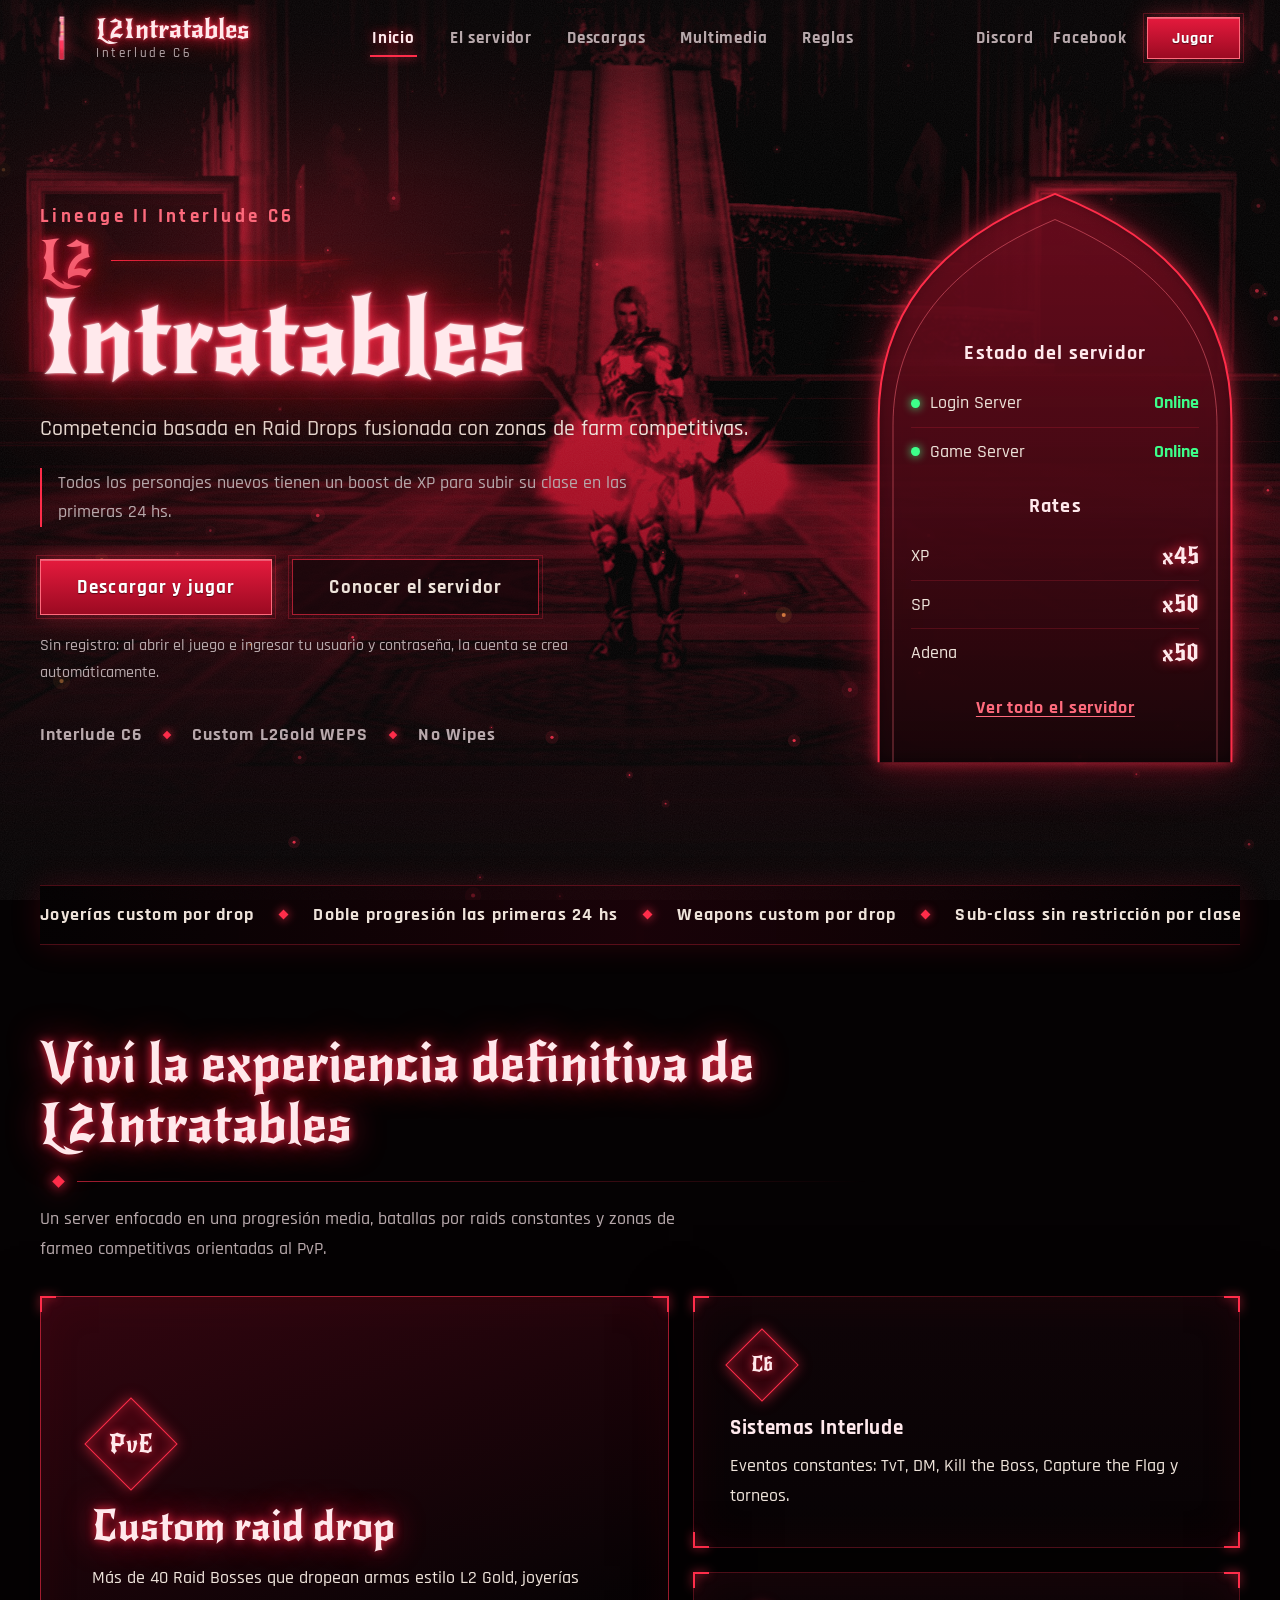
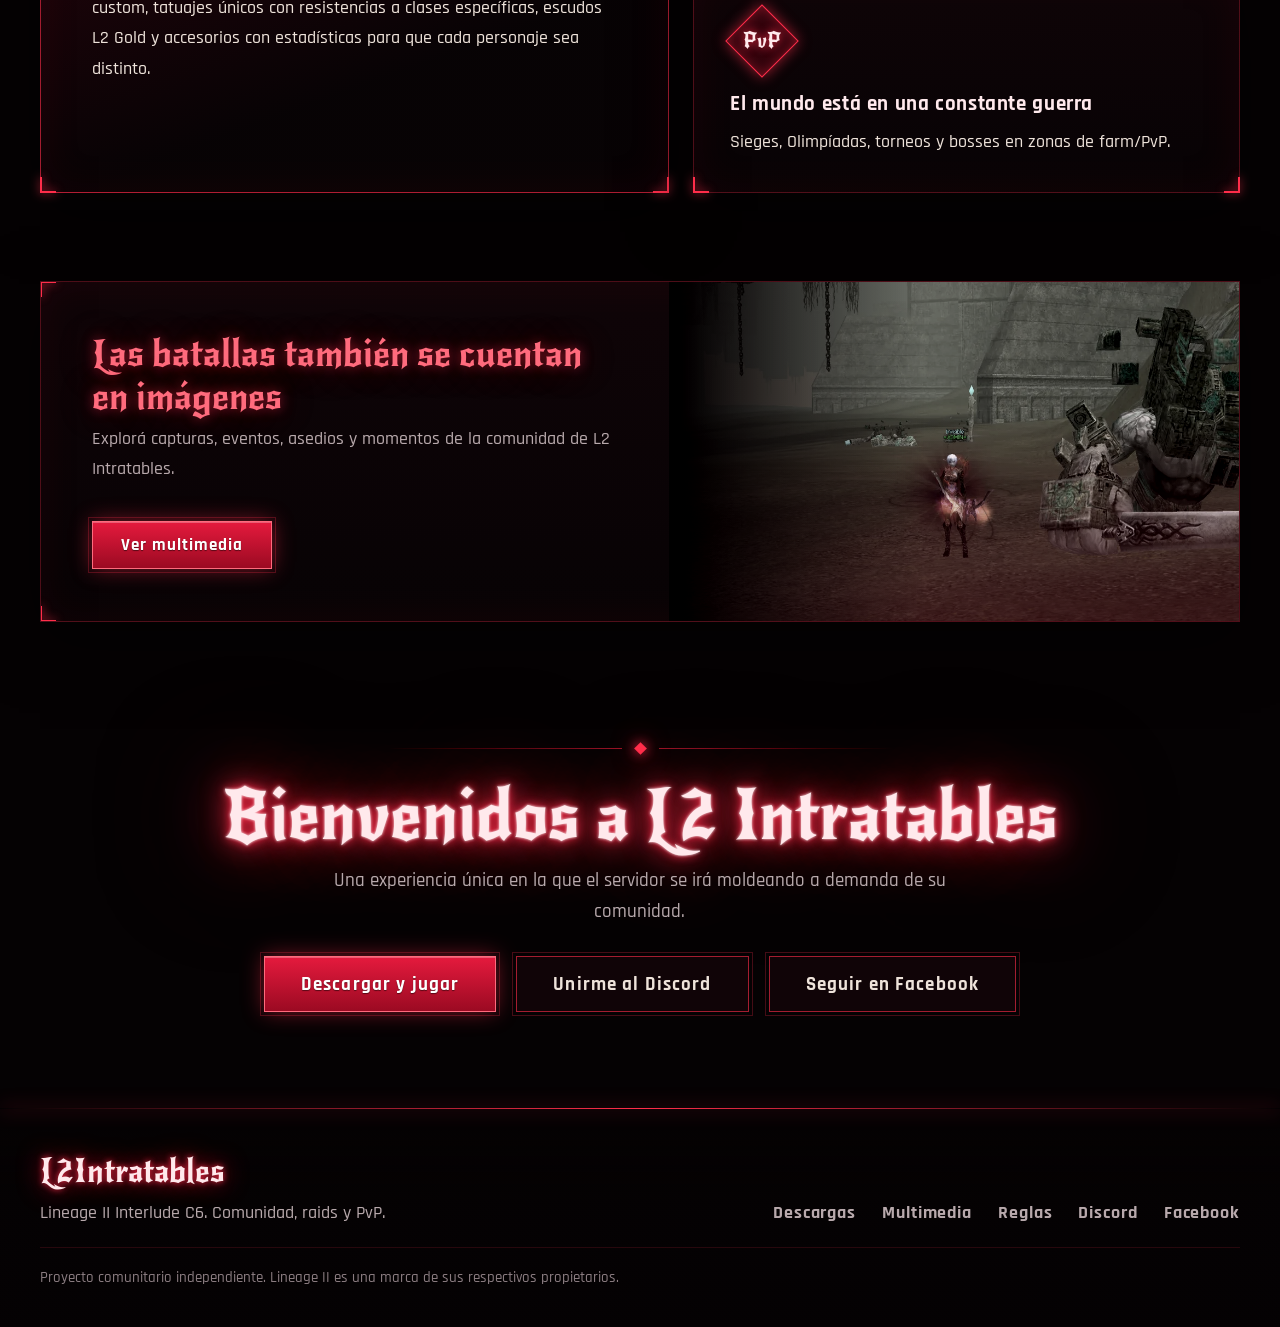
==== commit f062a8fd: "Add files via upload" ====
--- a/index.html
+++ b/index.html
@@ -8,8 +8,8 @@
 <link rel="apple-touch-icon" href="assets/apple-touch-icon.png">
 <link rel="preconnect" href="https://fonts.googleapis.com"><link rel="preconnect" href="https://fonts.gstatic.com" crossorigin>
 <link rel="stylesheet" href="https://fonts.googleapis.com/css2?family=New+Rocker&amp;display=swap">
-<link rel="stylesheet" href="assets/fonts.css"><link rel="stylesheet" href="assets/style.css">
-<script defer src="assets/site.js"></script>
+<link rel="stylesheet" href="assets/fonts.css?v=4"><link rel="stylesheet" href="assets/style.css?v=4">
+<script defer src="assets/site.js?v=4"></script>
 </head>
 <body class="home">
 <a class="skip-link" href="#contenido">Saltar al contenido</a>
--- a/assets/style.css
+++ b/assets/style.css
@@ -391,9 +391,12 @@
   html{scroll-behavior:auto}
   *,*::before,*::after{animation:none!important;transition:none!important}
   .ticker{overflow:visible}
-  .ticker-track{width:auto;flex-wrap:wrap}
+  .ticker-track{width:100%;display:block}
   .ticker-group[aria-hidden]{display:none}
-  .ticker-group{flex-wrap:wrap}
+  .ticker-group{flex:1 1 auto;min-width:0;flex-wrap:wrap;padding-left:20px}
+  .ticker-item{white-space:normal;padding:10px 22px 10px 0}
 }
 
 .autoacc{margin:18px 0 0;max-width:34em}
+
+code{padding:2px 7px;background:rgba(255,45,74,.14);border:1px solid var(--line);color:var(--core);font-size:.9em}
